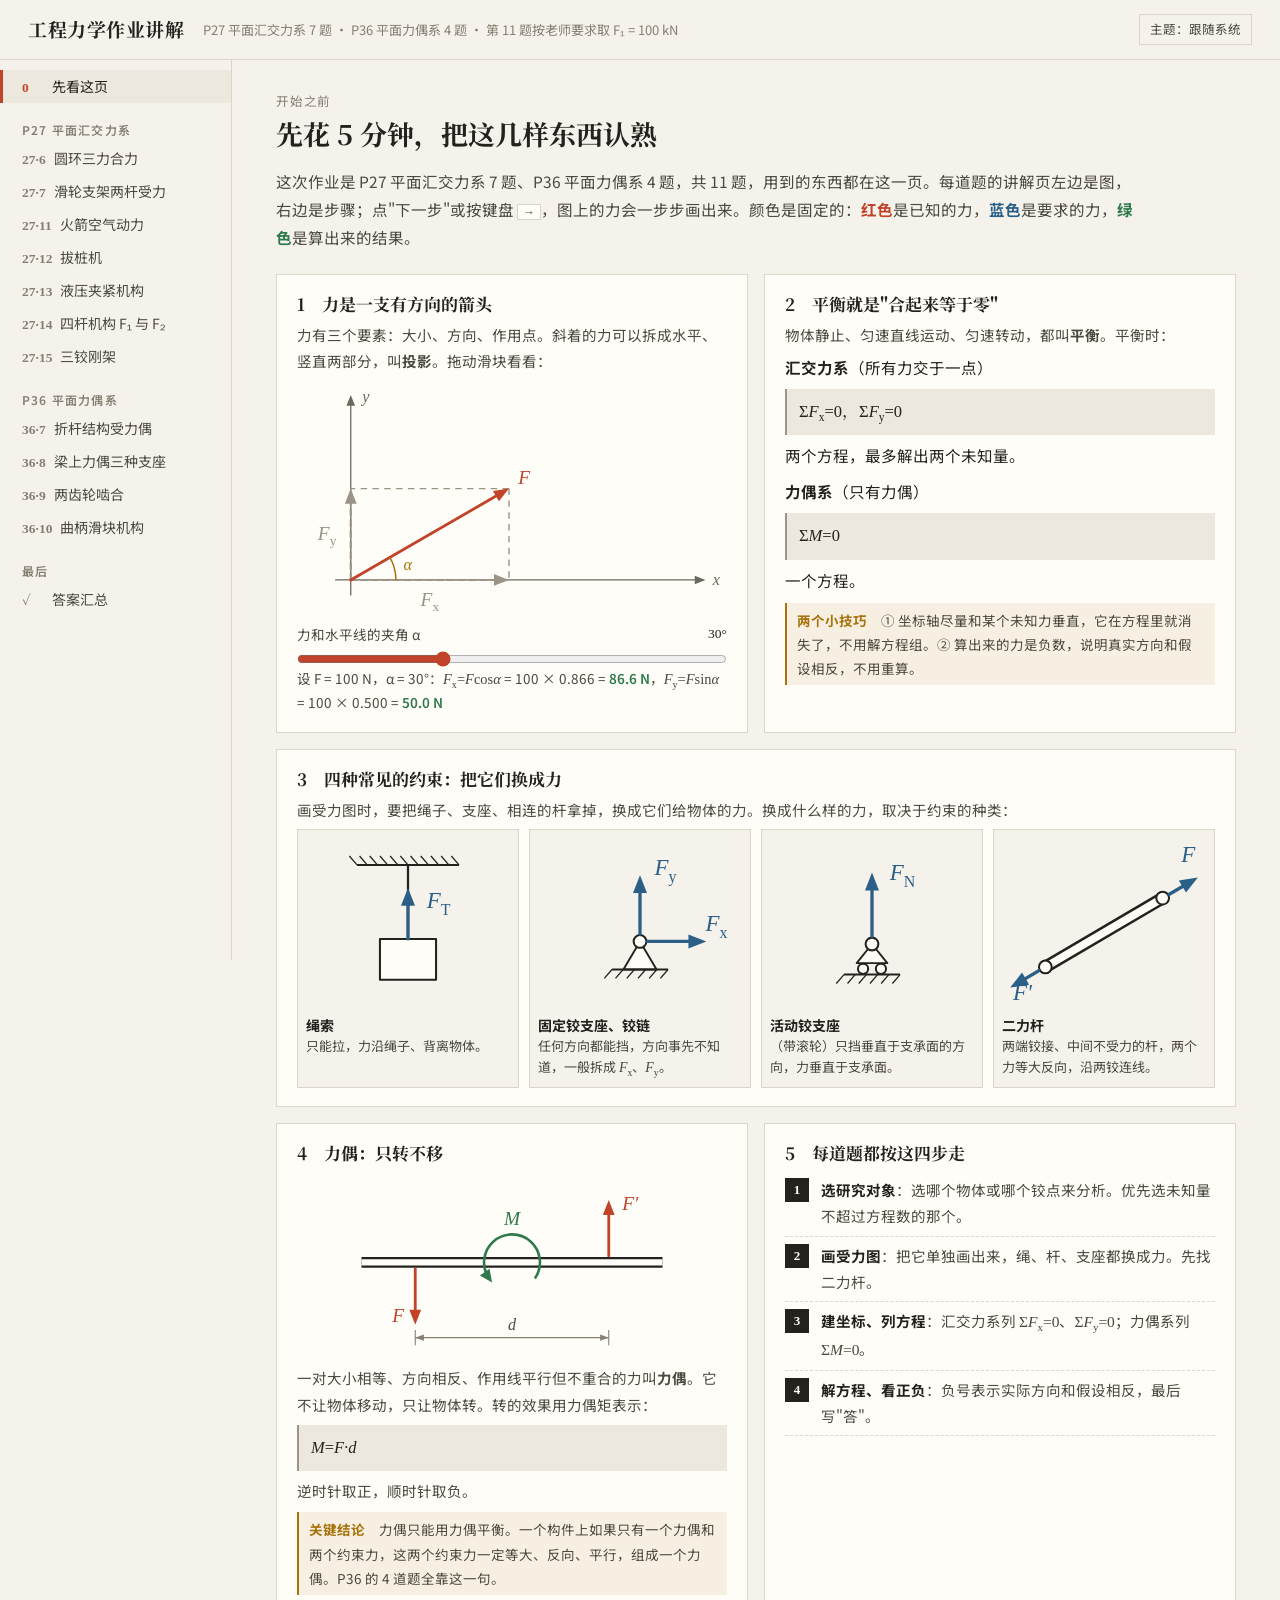
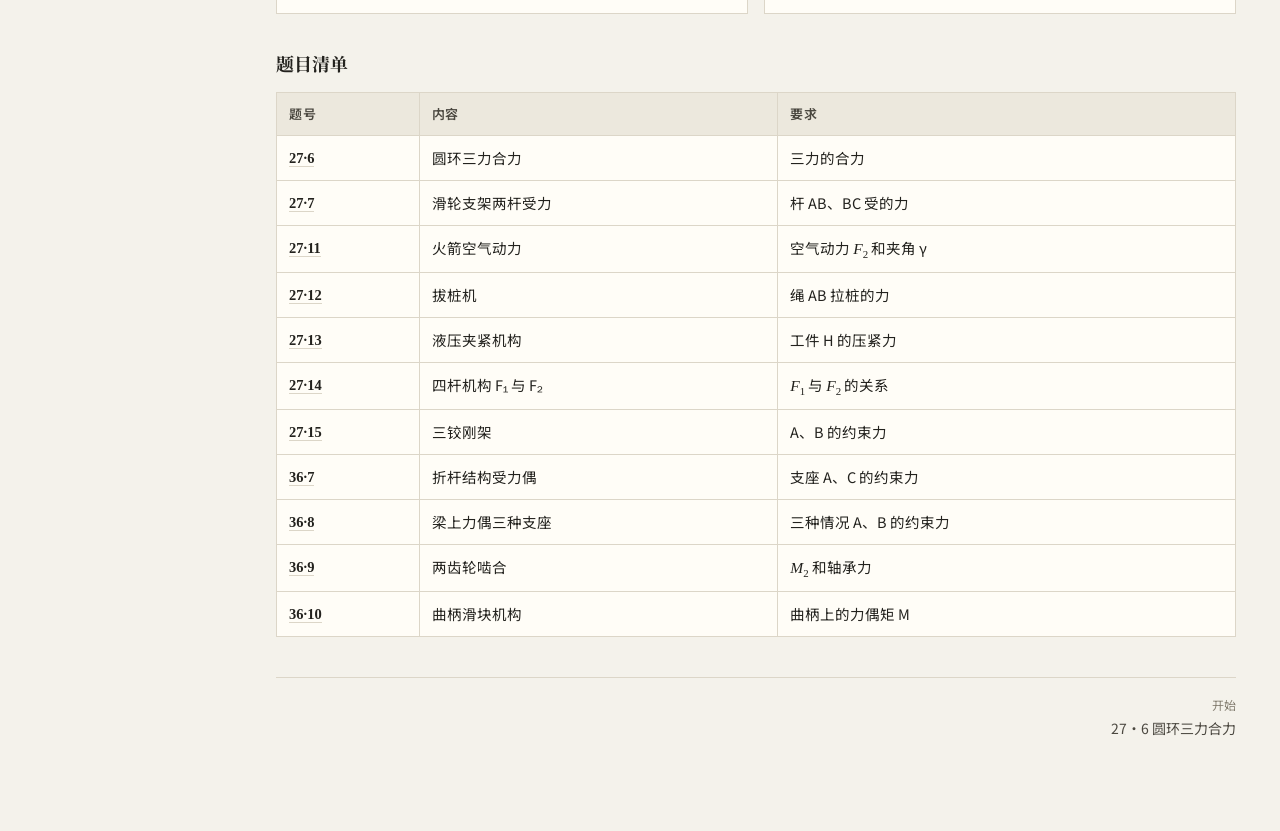
==== 工程力学作业讲解.html @ e1c11011 "工程力学作业 11 题分步讲解网页 Co-Authored-By: Claude Opus 5.5 <noreply@anthropic.com>" ====
<!doctype html>
<html lang="zh-CN">
<head>
<meta charset="utf-8">
<meta name="viewport" content="width=device-width,initial-scale=1">
<title>工程力学作业讲解</title>
<meta name="description" content="工程力学 P27 平面汇交力系、P36 平面力偶系共 11 题的分步动画讲解">
<link rel="preconnect" href="https://fonts.googleapis.com">
<link rel="preconnect" href="https://fonts.gstatic.com" crossorigin>
<link href="https://fonts.googleapis.com/css2?family=Noto+Sans+SC:wght@400;500;700&family=Noto+Serif+SC:wght@600;700&display=swap" rel="stylesheet" media="print" onload="this.media='all'">
<style>
:root{
  --bg:#f4f2eb; --card:#fffdf7; --ink:#23221e; --ink2:#4b4840; --muted:#857f72; --rule:#dcd6c8; --soft:#ece8dd;
  --known:#c1432a; --unk:#2b5f88; --res:#2f7a4c; --geo:#9b9486; --hl:#a8730c; --axis:#6d685e;
  --sans:"Noto Sans SC","Source Han Sans SC","PingFang SC","Hiragino Sans GB","DengXian",sans-serif;
  --serif:"Noto Serif SC","Source Han Serif SC","Songti SC","SimSun",serif;
  --math:"Times New Roman","STIX Two Text","Noto Serif SC","Songti SC",serif;
  color-scheme:light;
}
@media (prefers-color-scheme: dark){
  :root:not([data-theme="light"]){
    --bg:#1a1916; --card:#23221e; --ink:#ece8de; --ink2:#c8c3b6; --muted:#8f897c; --rule:#3b3933; --soft:#2c2b26;
    --known:#f07a5a; --unk:#74a9d8; --res:#5fc28c; --geo:#7f7a6e; --hl:#e0ad48; --axis:#a8a294;
    color-scheme:dark;
  }
}
:root[data-theme="dark"]{
  --bg:#1a1916; --card:#23221e; --ink:#ece8de; --ink2:#c8c3b6; --muted:#8f897c; --rule:#3b3933; --soft:#2c2b26;
  --known:#f07a5a; --unk:#74a9d8; --res:#5fc28c; --geo:#7f7a6e; --hl:#e0ad48; --axis:#a8a294;
  color-scheme:dark;
}
*{box-sizing:border-box}
html,body{margin:0;background:var(--bg);color:var(--ink)}
body{font:15.5px/1.8 var(--sans);-webkit-font-smoothing:antialiased}
a{color:inherit}
button{font:inherit;color:inherit}

/* 顶栏 */
.top{display:flex;align-items:center;gap:18px;padding:14px 28px;border-bottom:1px solid var(--rule);background:var(--bg)}
.top h1{font:700 19px/1.3 var(--serif);margin:0;letter-spacing:.03em}
.top .sub{color:var(--muted);font-size:13px;flex:1}
.top .theme{background:none;border:1px solid var(--rule);padding:3px 10px;font-size:12.5px;cursor:pointer;color:var(--ink2)}

.shell{display:grid;grid-template-columns:232px minmax(0,1fr)}
.side{border-right:1px solid var(--rule);padding:10px 0 40px;position:sticky;top:0;height:100vh;overflow:auto}
.side h4{font:600 12px var(--sans);color:var(--muted);letter-spacing:.1em;margin:18px 22px 4px}
.side a{display:flex;gap:8px;align-items:baseline;padding:6px 18px 6px 19px;color:var(--ink2);text-decoration:none;font-size:14px;border-left:3px solid transparent;line-height:1.5}
.side a .no{font:600 13.5px var(--math);color:var(--muted);min-width:22px}
.side a:hover{background:var(--soft)}
.side a.on{background:var(--soft);border-left-color:var(--known);color:var(--ink)}
.side a.on .no{color:var(--known)}
main{padding:30px 44px 90px;max-width:1320px;min-width:0}

/* 题目头 */
.tag{font-size:12.5px;color:var(--muted);letter-spacing:.06em}
.ph h2{font:700 27px/1.35 var(--serif);margin:4px 0 14px}
.orig{border-left:3px solid var(--rule);padding:2px 0 2px 14px;color:var(--ink2);font-size:14.5px;margin:0 0 12px;max-width:900px}
.orig .chg{color:var(--known);font-weight:600}
.given{display:grid;grid-template-columns:auto 1fr;gap:2px 14px;font-size:14.5px;max-width:900px}
.given b{font-weight:600;color:var(--muted);font-size:12.5px;letter-spacing:.08em;padding-top:2px}

.know{display:grid;grid-template-columns:repeat(auto-fit,minmax(250px,1fr));gap:12px;margin:22px 0 28px}
.kc{background:var(--card);border:1px solid var(--rule);border-top:3px solid var(--hl);padding:11px 16px 12px}
.kc h5{margin:0 0 3px;font:600 14.5px var(--sans)}
.kc p{margin:0;font-size:14px;color:var(--ink2);line-height:1.75}

/* 图 + 步骤 */
.stage{display:grid;grid-template-columns:minmax(0,1.12fr) minmax(0,1fr);gap:28px;align-items:start}
.fig{position:sticky;top:14px;background:var(--card);border:1px solid var(--rule)}
.fig svg.dg{display:block;width:100%;height:auto;touch-action:manipulation}
.vtabs{display:flex;border-bottom:1px solid var(--rule)}
.vtabs button{flex:1;padding:8px 6px;border:none;background:none;border-bottom:2px solid transparent;cursor:pointer;color:var(--muted);font-size:14px}
.vtabs button.on{color:var(--ink);border-bottom-color:var(--known);font-weight:600}
.figbar{display:flex;align-items:center;gap:8px;border-top:1px solid var(--rule);padding:8px 12px;flex-wrap:wrap}
.btn{background:none;border:1px solid var(--rule);color:var(--ink);padding:4px 12px;font-size:13.5px;cursor:pointer;line-height:1.6}
.btn:hover{border-color:var(--ink2)}
.btn:disabled{opacity:.35;cursor:default}
.btn.pri{background:var(--ink);color:var(--card);border-color:var(--ink)}
.stepno{font:600 14px var(--math);color:var(--ink2);min-width:58px;text-align:center}
.dots{display:flex;gap:4px;margin-left:auto}
.dots i{width:16px;height:4px;background:var(--rule);cursor:pointer}
.dots i.on{background:var(--known)}
.ctrl{padding:8px 14px 10px;border-top:1px solid var(--rule);display:grid;gap:4px;font-size:13.5px}
.ctrl:empty{display:none}
.ctrl label{display:flex;justify-content:space-between;color:var(--ink2)}
.ctrl label span:last-child{font-family:var(--math);color:var(--ink)}
.ctrl input[type=range]{width:100%;accent-color:var(--known);margin:0}
.readout{font-size:13.5px;color:var(--ink2);line-height:1.7}
.readout b{color:var(--res);font-weight:600}
.legend{display:flex;gap:6px 16px;flex-wrap:wrap;font-size:12.5px;color:var(--muted);padding:7px 12px;border-top:1px solid var(--rule)}
.legend span{display:inline-flex;align-items:center;gap:6px}
.legend span i{display:inline-block;width:18px;height:3px}

.steps{list-style:none;margin:0;padding:0}
.steps li{position:relative;padding:13px 16px 14px 54px;border:1px solid transparent;border-bottom-color:var(--rule);cursor:pointer;transition:background .25s,opacity .25s}
.steps li .n{position:absolute;left:14px;top:15px;width:26px;height:26px;border:1.5px solid var(--muted);font:600 13.5px/23px var(--math);text-align:center;color:var(--muted)}
.steps li.on{background:var(--card);border-color:var(--rule);border-left:3px solid var(--known);padding-left:52px}
.steps li.on .n{background:var(--known);border-color:var(--known);color:#fff}
.steps li.later{opacity:.45}
.steps li.later:hover{opacity:.8}
.steps h4{margin:0 0 3px;font:600 15.5px/1.5 var(--sans)}
.steps .bd{font-size:14.5px;color:var(--ink2)}
.steps .bd p{margin:4px 0}

/* 公式 */
.mx{font-family:var(--math);font-size:1.07em;white-space:nowrap}
.mx i,.eq i,.wl i{font-style:italic}
.eq{font-family:var(--math);font-size:16.5px;margin:7px 0;padding:6px 12px;background:var(--soft);border-left:2px solid var(--geo);overflow-x:auto;white-space:nowrap;line-height:2.1;color:var(--ink)}
.fr{display:inline-flex;flex-direction:column;vertical-align:middle;text-align:center;margin:0 3px;font-size:.9em;line-height:1.25}
.fr>span:first-child{border-bottom:1px solid currentColor;padding:0 3px 1px}
.fr>span:last-child{padding:1px 3px 0}
.sqrt{white-space:nowrap}
.sqrt .rad{border-top:1px solid currentColor;padding:0 2px;margin-left:1px}
sub,sup{font-size:.7em;line-height:0}
.tip{font-size:13.5px;margin-top:8px;padding:5px 10px;border-left:2px solid var(--hl);color:var(--ink2);background:color-mix(in srgb,var(--hl) 9%,transparent)}
.tip b{color:var(--hl)}

/* 作业本写法 */
.blk{margin-top:36px}
.blk>h3{font:700 18px var(--serif);margin:0 0 10px;display:flex;align-items:center;gap:12px}
.blk>h3 .btn{font:13px var(--sans);margin-left:auto}
.write{background:var(--card);border:1px solid var(--rule);padding:16px 24px 16px 46px;position:relative;
  background-image:repeating-linear-gradient(to bottom,transparent 0,transparent 39px,var(--rule) 39px,var(--rule) 40px);background-position:0 15px}
.write::before{content:"";position:absolute;left:28px;top:0;bottom:0;border-left:1px solid color-mix(in srgb,var(--known) 45%,transparent)}
.wl{min-height:40px;line-height:40px;font-size:15.5px;font-family:var(--math),var(--sans);white-space:nowrap;overflow-x:auto;overflow-y:hidden}
.wl .fr{line-height:1.15;font-size:.85em}
.wl.zh{font-family:var(--sans);white-space:normal;line-height:40px}
.ans{border:2px solid var(--res);padding:12px 18px;margin-top:18px;background:color-mix(in srgb,var(--res) 6%,var(--card))}
.ans b{color:var(--res);font-weight:700;letter-spacing:.1em;margin-right:10px}
.pit{margin:18px 0 0;padding:0;list-style:none}
.pit li{padding:6px 0 6px 26px;position:relative;color:var(--ink2);font-size:14.5px;border-bottom:1px dashed var(--rule)}
.pit li::before{content:"!";position:absolute;left:4px;top:7px;width:15px;height:15px;border:1.5px solid var(--known);color:var(--known);font:700 11px/12px var(--sans);text-align:center}
.pn{display:flex;justify-content:space-between;gap:12px;margin-top:40px;border-top:1px solid var(--rule);padding-top:16px}
.pn a{text-decoration:none;font-size:14px;color:var(--ink2);max-width:48%}
.pn a:hover{color:var(--known)}
.pn small{display:block;color:var(--muted);font-size:12px}

/* SVG 图元 */
.dg text{user-select:none}
.ln{stroke:var(--ink);stroke-width:1.6;fill:none}
.frm{stroke:var(--ink);stroke-width:3;fill:none;stroke-linejoin:miter}
.rope{stroke:var(--ink);stroke-width:1.8;fill:none}
.dsh{stroke:var(--geo);stroke-width:1.3;stroke-dasharray:6 5;fill:none}
.dsh.r{stroke:var(--res)}
.dsh.h{stroke:var(--hl);stroke-width:1.6}
.dd{stroke:var(--geo);stroke-width:1.2;stroke-dasharray:12 4 2 4;fill:none}
.rodO{stroke:var(--ink);stroke-width:10;fill:none;stroke-linejoin:miter;stroke-linecap:butt}
.rodI{stroke:var(--card);stroke-width:6;fill:none;stroke-linejoin:miter;stroke-linecap:butt}
.rod{transition:opacity .5s}
.hot .rodO{stroke:var(--hl);animation:hotp 1.2s ease-in-out infinite}
.hot .rodI{stroke:color-mix(in srgb,var(--hl) 22%,var(--card))}
.hot.cplg{--fc:var(--hl)}
@keyframes hotp{50%{stroke-width:12}}
.pinc{fill:var(--card);stroke:var(--ink);stroke-width:1.6}
.sup{fill:var(--card);stroke:var(--ink);stroke-width:1.5;stroke-linejoin:round}
.gl{stroke:var(--ink);stroke-width:1.6}
.ht{stroke:var(--ink);stroke-width:1}
.body{fill:var(--card);stroke:var(--ink);stroke-width:1.6;stroke-linejoin:round}
.inkf{fill:var(--ink)}
.arc{stroke:var(--hl);stroke-width:1.4;fill:none}
.arcT{fill:var(--hl);font:italic 15px var(--math)}
.arc.r{stroke:var(--res)}.arcT.r{fill:var(--res)}
.lb{font:italic 18px var(--math);fill:var(--ink)}
.lb .sb{font-style:normal;font-size:12.5px}
.pt{font:italic 17px var(--math);fill:var(--ink)}
.nt{font:13px var(--sans);fill:var(--muted)}
.nt.r{fill:var(--res);font-weight:600}
.big{font:600 17px var(--math);fill:var(--res)}
.vl{font:12.5px var(--sans);fill:var(--fc)}
.dm{stroke:var(--muted);stroke-width:1}
.dmh{fill:var(--muted)}
.dmt{font:italic 15px var(--math);fill:var(--ink2)}
.rtm{stroke:var(--hl);stroke-width:1.3;fill:none}
.focus{stroke:var(--hl);stroke-width:1.6;stroke-dasharray:4 3;fill:none}

.arw{--fc:var(--known)}
.arw.u{--fc:var(--unk)}
.arw.r{--fc:var(--res)}
.arw.g{--fc:var(--geo)}
.arw.ax{--fc:var(--axis)}
.arw line{stroke:var(--fc);stroke-width:2.6;stroke-linecap:round}
.arw.ax line{stroke-width:1.2}
.arw line.dsl{stroke-dasharray:6 4;stroke-width:2}
.arw path{fill:var(--fc)}
.arw .lb{fill:var(--fc)}
.arw.ax .lb{font-size:15px}
.cplg{--fc:var(--known)}
.cplg.r{--fc:var(--res)}
.cplg.u{--fc:var(--unk)}
.hole{fill:var(--bg);stroke:var(--ink);stroke-width:1.2}
.rm{font-style:normal}
.kdot{fill:var(--hl)}
.cpl{stroke:var(--fc);fill:none;stroke-width:2.4}
.cplh{fill:var(--fc)}
.cplt{fill:var(--fc)}

/* 分步显隐 */
[data-s]{opacity:0;transition:opacity .5s ease}
[data-s].on{opacity:1}
.arw[data-s]{transform:scale(.04);transition:transform .7s cubic-bezier(.2,.8,.25,1),opacity .3s}
.arw[data-s].on{transform:none}
[data-tk]{transition:transform 1s cubic-bezier(.4,0,.2,1)}
[data-dk]{transition:opacity .5s}
.dim{opacity:.16 !important}
.instant,.instant *{transition:none !important}
.spin{animation:spin linear infinite}
.spin.ccw{animation-name:spinccw}
@keyframes spin{to{transform:rotate(360deg)}}
@keyframes spinccw{to{transform:rotate(-360deg)}}
.paused .spin{animation-play-state:paused}
@media (prefers-reduced-motion: reduce){
  [data-s],.arw[data-s],[data-tk]{transition-duration:.01s !important}
  .spin{animation:none}
  .hot .rodO{animation:none}
}

/* 入门页、汇总页 */
.lead{font-size:15.5px;color:var(--ink2);max-width:860px}
.pr{display:grid;grid-template-columns:repeat(auto-fit,minmax(380px,1fr));gap:16px;margin-top:22px}
.prc{background:var(--card);border:1px solid var(--rule);padding:16px 20px 18px}
.prc h3{font:700 17px var(--serif);margin:0 0 6px}
.prc p{margin:6px 0;font-size:14.5px;color:var(--ink2)}
.prc svg{display:block;width:100%;height:auto;margin:6px 0}
.prc.wide{grid-column:1/-1}
.cons{display:grid;grid-template-columns:repeat(4,minmax(0,1fr));gap:10px}
.cons figure{margin:0;border:1px solid var(--rule);padding:6px 8px 8px;background:var(--bg)}
.cons figcaption{font-size:13px;color:var(--ink2);line-height:1.6}
.cons figcaption b{display:block;color:var(--ink);font-size:14px}
.four{margin:6px 0 0;padding-left:0;list-style:none;counter-reset:f}
.four li{counter-increment:f;padding:6px 0 6px 36px;position:relative;font-size:14.5px;color:var(--ink2);border-bottom:1px dashed var(--rule)}
.four li::before{content:counter(f);position:absolute;left:0;top:7px;width:24px;height:24px;background:var(--ink);color:var(--card);font:600 13px/24px var(--math);text-align:center}
.four li b{color:var(--ink)}
table.sum{width:100%;border-collapse:collapse;margin-top:16px;font-size:14.5px;background:var(--card)}
table.sum th,table.sum td{border:1px solid var(--rule);padding:9px 12px;text-align:left;vertical-align:top}
table.sum th{background:var(--soft);font-weight:600;font-size:13px;color:var(--ink2);letter-spacing:.05em}
table.sum td:first-child{white-space:nowrap;font-family:var(--math);font-weight:600}
table.sum a{text-decoration:none;border-bottom:1px solid var(--rule)}
table.sum a:hover{color:var(--known)}
.kbd{font:12px var(--math);border:1px solid var(--rule);padding:0 5px;background:var(--card)}

@media (max-width: 960px){
  .top{padding:10px 16px}
  .top .sub{display:none}
  .shell{grid-template-columns:1fr}
  .side{position:sticky;top:0;height:auto;display:flex;overflow-x:auto;padding:0;border-right:none;border-bottom:1px solid var(--rule);background:var(--bg);z-index:6;scrollbar-width:none}
  .side::-webkit-scrollbar{display:none}
  .side h4{display:none}
  .side a{border-left:none;border-bottom:3px solid transparent;white-space:nowrap;padding:9px 11px 7px}
  .side a .t{display:none}
  .side a.on{border-bottom-color:var(--known)}
  main{padding:18px 16px 90px}
  .ph h2{font-size:21px}
  .stage{grid-template-columns:1fr;gap:14px}
  .fig{position:sticky;top:44px;z-index:4}
  .fig .legend{display:none}
  .pr{grid-template-columns:1fr}
  .cons{grid-template-columns:repeat(2,minmax(0,1fr))}
  .write{padding:12px 14px 12px 34px}
  .write::before{left:20px}
}

</style>
</head>
<body>
<header class="top">
  <h1>工程力学作业讲解</h1>
  <span class="sub">P27 平面汇交力系 7 题 · P36 平面力偶系 4 题 · 第 11 题按老师要求取 F₁ = 100 kN</span>
  <button class="theme" id="theme">主题</button>
</header>
<div class="shell">
  <nav class="side" id="nav"></nav>
  <main id="main"></main>
</div>
<script>
'use strict';
/* ========== 数学与格式 ========== */
const RAD = Math.PI / 180;
const f = n => Math.round(n * 10) / 10;
// 数学角（度，逆时针为正）→ 屏幕坐标
const pol = (x, y, l, d) => [x + l * Math.cos(d * RAD), y - l * Math.sin(d * RAD)];

function at(o) {
  if (!o) return '';
  let s = '';
  if (o.s != null) s += ` data-s="${o.s}"`;
  else if (o.u != null) s += ` data-s="0"`;
  if (o.u != null) s += ` data-u="${o.u}"`;
  if (o.tk != null) s += ` data-tk="${o.tk}" data-tf="${o.tf}"`;
  if (o.dk != null) s += ` data-dk="${o.dk}"` + (o.du != null ? ` data-du="${o.du}"` : '');
  if (o.hk != null) s += ` data-hk="${o.hk}"`;
  if (o.style) s += ` style="${o.style}"`;
  return s;
}
// 标签：F_AB → F 加下标
function lab(t) {
  return String(t).replace(/([A-Za-zθβγαφ])_\{([^}]*)\}|([A-Za-zθβγαφ])_([A-Za-z0-9′']+)/g,
    (m, a, b, c, d) => `${a || c}<tspan class="sb" dy="5">${b || d}</tspan><tspan dy="-5">​</tspan>`);
}

/* 简易公式：$...$ 行内，$$...$$ 独立行；#frac{}{}、#sqrt{}、#t{直立}、_ 下标、^ 上标 */
function tex(s, up) {
  let out = '', i = 0;
  const group = () => {
    while (s[i] === ' ') i++;
    if (s[i] === '{') {
      let d = 0, j = i;
      for (; j < s.length; j++) { if (s[j] === '{') d++; else if (s[j] === '}') { d--; if (!d) break; } }
      const r = s.slice(i + 1, j); i = j + 1; return r;
    }
    return s[i++] || '';
  };
  while (i < s.length) {
    const c = s[i];
    if (c === '#') {
      const m = /^#([a-z]+)/.exec(s.slice(i));
      if (m) {
        i += m[0].length;
        if (m[1] === 'frac') { const a = group(), b = group(); out += `<span class="fr"><span>${tex(a, up)}</span><span>${tex(b, up)}</span></span>`; }
        else if (m[1] === 'sqrt') { const a = group(); out += `<span class="sqrt">√<span class="rad">${tex(a, up)}</span></span>`; }
        else if (m[1] === 't') { out += group(); }
        continue;
      }
    }
    if (c === '_' || c === '^') { i++; const a = group(); out += c === '_' ? `<sub>${tex(a, true)}</sub>` : `<sup>${tex(a, up)}</sup>`; continue; }
    if (/[A-Za-z]/.test(c)) {
      let j = i; while (j < s.length && /[A-Za-z]/.test(s[j])) j++;
      const w = s.slice(i, j); i = j;
      const fm = /^([A-Za-z])(sin|cos|tan)$/.exec(w);
      if (fm && !up) { out += `<i>${fm[1]}</i>${fm[2]}`; continue; }
      out += (w.length === 1 && !up) ? `<i>${w}</i>` : w; continue;
    }
    if ('θβγαφ'.includes(c) && !up) { out += `<i>${c}</i>`; i++; continue; }
    if (c === '-') { out += '−'; i++; continue; }
    if (c === '*') { out += '×'; i++; continue; }
    if (c === '<') { out += '&lt;'; i++; continue; }
    out += c; i++;
  }
  return out;
}
// 公式转成纯文本，给"复制文字"用
function texPlain(s) {
  let out = '', i = 0;
  const sup = { '2': '²', '3': '³' };
  const group = () => {
    while (s[i] === ' ') i++;
    if (s[i] === '{') { let d = 0, j = i; for (; j < s.length; j++) { if (s[j] === '{') d++; else if (s[j] === '}') { d--; if (!d) break; } } const r = s.slice(i + 1, j); i = j + 1; return r; }
    return s[i++] || '';
  };
  const wrap = x => /^(\d+(\.\d+)?|[A-Za-zθαβγ][A-Za-z0-9′]{0,2}|√\d+)$/.test(x) ? x : '(' + x + ')';
  while (i < s.length) {
    const c = s[i];
    const m = c === '#' && /^#([a-z]+)/.exec(s.slice(i));
    if (m) {
      i += m[0].length;
      if (m[1] === 'frac') { const a = texPlain(group()), b = texPlain(group()); out += wrap(a) + '/' + wrap(b); }
      else if (m[1] === 'sqrt') out += '√' + wrap(texPlain(group()));
      else out += group();
      continue;
    }
    if (c === '_') { i++; out += texPlain(group()); continue; }
    if (c === '^') { i++; const a = texPlain(group()); out += sup[a] || '^' + a; continue; }
    out += c === '-' ? '−' : c === '*' ? '×' : c; i++;
  }
  return out;
}
function plainLine(h) { return String(h).replace(/\$\$?([^$]+?)\$\$?/g, (m, a) => texPlain(a)).replace(/<[^>]+>/g, ''); }
function T(h) {
  if (!h) return '';
  return String(h)
    .replace(/\$\$([\s\S]+?)\$\$/g, (m, a) => `<div class="eq">${tex(a.trim())}</div>`)
    .replace(/\$([^$]+?)\$/g, (m, a) => `<span class="mx">${tex(a)}</span>`);
}

/* ========== SVG 图元 ========== */
const D = {
  g: (c, o = {}, cls = '') => `<g${cls ? ` class="${cls}"` : ''}${at(o)}>${c}</g>`,
  ln: (x1, y1, x2, y2, cls = 'ln', o = {}) => `<line x1="${f(x1)}" y1="${f(y1)}" x2="${f(x2)}" y2="${f(y2)}" class="${cls}"${at(o)}/>`,
  pl: (pts, cls = 'ln', o = {}) => `<polyline points="${pts.map(p => f(p[0]) + ',' + f(p[1])).join(' ')}" class="${cls}"${at(o)}/>`,
  rod(pts, o = {}) {
    const P = pts.map(p => f(p[0]) + ',' + f(p[1])).join(' ');
    return `<g class="rod${o.cls ? ' ' + o.cls : ''}"${at(o)}><polyline points="${P}" class="rodO"/><polyline points="${P}" class="rodI"/></g>`;
  },
  pin: (x, y, o = {}) => `<circle cx="${f(x)}" cy="${f(y)}" r="${o.r || 5}" class="pinc"${at(o)}/>`,
  hatch(x1, y1, x2, y2, side = 1, o = {}) {
    const L = Math.hypot(x2 - x1, y2 - y1), dx = (x2 - x1) / L, dy = (y2 - y1) / L, nx = -dy * side, ny = dx * side;
    let s = `<line x1="${f(x1)}" y1="${f(y1)}" x2="${f(x2)}" y2="${f(y2)}" class="gl"/>`;
    const n = Math.max(2, Math.floor(L / 8));
    for (let i = 0; i <= n; i++) {
      const px = x1 + dx * (i * L / n), py = y1 + dy * (i * L / n);
      s += `<line x1="${f(px)}" y1="${f(py)}" x2="${f(px + nx * 7 - dx * 6)}" y2="${f(py + ny * 7 - dy * 6)}" class="ht"/>`;
    }
    return D.g(s, o);
  },
  // 固定铰支座：rot 为屏幕旋转角（顺时针为正）
  fixed(x, y, rot = 0, o = {}) {
    let s = `<path d="M${x},${y} L${x - 13},${y + 22} L${x + 13},${y + 22} Z" class="sup"/>` + D.hatch(x - 22, y + 22, x + 22, y + 22, 1) + `<circle cx="${x}" cy="${y}" r="5" class="pinc"/>`;
    return `<g transform="rotate(${rot} ${x} ${y})"${at(o)}>${s}</g>`;
  },
  roller(x, y, rot = 0, o = {}) {
    let s = `<path d="M${x},${y} L${x - 12},${y + 15} L${x + 12},${y + 15} Z" class="sup"/><circle cx="${x - 7}" cy="${y + 19.5}" r="4" class="pinc"/><circle cx="${x + 7}" cy="${y + 19.5}" r="4" class="pinc"/>` + D.hatch(x - 22, y + 24, x + 22, y + 24, 1) + `<circle cx="${x}" cy="${y}" r="5" class="pinc"/>`;
    return `<g transform="rotate(${rot} ${x} ${y})"${at(o)}>${s}</g>`;
  },
  txt: (x, y, t, cls = 'pt', o = {}) => `<text x="${f(x)}" y="${f(y)}" class="${cls}" text-anchor="${o.a || 'middle'}"${at(o)}>${lab(t)}</text>`,
  note: (x, y, t, o = {}) => `<text x="${f(x)}" y="${f(y)}" class="nt${o.c ? ' ' + o.c : ''}" text-anchor="${o.a || 'middle'}"${at(o)}>${t}</text>`,
  arc(cx, cy, r, a1, a2, label, o = {}) {
    const [x1, y1] = pol(cx, cy, r, a1), [x2, y2] = pol(cx, cy, r, a2);
    const big = Math.abs(a2 - a1) > 180 ? 1 : 0, sweep = a2 > a1 ? 0 : 1;
    let s = `<path d="M${f(x1)},${f(y1)} A${r},${r} 0 ${big} ${sweep} ${f(x2)},${f(y2)}" class="arc ${o.c || ''}"/>`;
    if (label) {
      const m = o.am != null ? o.am : (a1 + a2) / 2;
      const [lx, ly] = o.lp || pol(cx, cy, r + (o.lo || 15), m);
      s += `<text x="${f(lx)}" y="${f(ly + 5)}" class="arcT ${o.c || ''}" text-anchor="middle">${lab(label)}</text>`;
    }
    return D.g(s, o);
  },
  // 力偶：cw=true 顺时针。可用 o.a1/o.a2 指定弧的起止（数学角）
  couple(cx, cy, r, cw, label, o = {}) {
    const a1 = o.a1 != null ? o.a1 : (cw ? 215 : -35), a2 = o.a2 != null ? o.a2 : (cw ? -35 : 215);
    const [x1, y1] = pol(cx, cy, r, a1), [x2, y2] = pol(cx, cy, r, a2);
    const span = Math.abs(a2 - a1);
    let s = `<path d="M${f(x1)},${f(y1)} A${r},${r} 0 ${span > 180 ? 1 : 0} ${cw ? 1 : 0} ${f(x2)},${f(y2)}" class="cpl"/>`;
    const tx = cw ? Math.sin(a2 * RAD) : -Math.sin(a2 * RAD), ty = cw ? Math.cos(a2 * RAD) : -Math.cos(a2 * RAD);
    const h = 12, w = 5.5, bx = x2 - tx * h * 0.6, by = y2 - ty * h * 0.6, ex = x2 + tx * h * 0.4, ey = y2 + ty * h * 0.4;
    s += `<path d="M${f(ex)},${f(ey)} L${f(bx - ty * w)},${f(by + tx * w)} L${f(bx + ty * w)},${f(by - tx * w)} Z" class="cplh"/>`;
    if (label) { const [lx, ly] = o.lp || [cx, cy - r - 9]; s += `<text x="${f(lx)}" y="${f(ly)}" class="lb cplt" text-anchor="middle">${lab(label)}</text>`; }
    return D.g(s, o, 'cplg ' + (o.c || 'k'));
  },
  arrow(x1, y1, x2, y2, o = {}) {
    const L = Math.hypot(x2 - x1, y2 - y1) || 1, ux = (x2 - x1) / L, uy = (y2 - y1) / L, h = o.h || 14, w = o.w || 5.5;
    const bx = x2 - ux * h, by = y2 - uy * h;
    let s = `<line x1="${f(x1)}" y1="${f(y1)}" x2="${f(bx + ux * 2)}" y2="${f(by + uy * 2)}"${o.dash ? ' class="dsl"' : ''}/><path d="M${f(x2)},${f(y2)} L${f(bx - uy * w)},${f(by + ux * w)} L${f(bx + uy * w)},${f(by - ux * w)} Z"/>`;
    if (o.l) {
      const [lx, ly] = o.lp || [x2 + ux * 12 - uy * 14, y2 + uy * 12 + ux * 14 + 5];
      s += `<text x="${f(lx)}" y="${f(ly)}" class="lb" text-anchor="${o.la || 'middle'}">${lab(o.l)}</text>`;
    }
    if (o.v) { const [vx, vy] = o.vp; s += `<text x="${f(vx)}" y="${f(vy)}" class="vl" text-anchor="${o.va || 'middle'}">${o.v}</text>`; }
    const oo = Object.assign({}, o, { style: `transform-origin:${f(x1)}px ${f(y1)}px` + (o.style ? ';' + o.style : '') });
    return `<g class="arw ${o.c || 'k'}"${at(oo)}>${s}</g>`;
  },
  // 从点出发的力
  af(x, y, len, deg, o = {}) { const g = o.g || 0; const [sx, sy] = pol(x, y, g, deg), [ex, ey] = pol(x, y, g + len, deg); return D.arrow(sx, sy, ex, ey, o); },
  // 指向点的力（箭头尖在点上）
  ai(x, y, len, deg, o = {}) { const g = o.g != null ? o.g : 7; const [sx, sy] = pol(x, y, g + len, deg + 180), [ex, ey] = pol(x, y, g, deg + 180); return D.arrow(sx, sy, ex, ey, o); },
  dim(x1, y1, x2, y2, label, o = {}) {
    const L = Math.hypot(x2 - x1, y2 - y1), dx = (x2 - x1) / L, dy = (y2 - y1) / L, h = 8, w = 3;
    const head = (x, y, sx, sy) => `<path d="M${f(x)},${f(y)} L${f(x - sx * h - sy * w)},${f(y - sy * h + sx * w)} L${f(x - sx * h + sy * w)},${f(y - sy * h - sx * w)} Z" class="dmh"/>`;
    const nx = -dy, ny = dx;
    let s = `<line x1="${f(x1)}" y1="${f(y1)}" x2="${f(x2)}" y2="${f(y2)}" class="dm"/>` + head(x2, y2, dx, dy) + head(x1, y1, -dx, -dy);
    s += `<line x1="${f(x1 + nx * 7)}" y1="${f(y1 + ny * 7)}" x2="${f(x1 - nx * 7)}" y2="${f(y1 - ny * 7)}" class="dm"/><line x1="${f(x2 + nx * 7)}" y1="${f(y2 + ny * 7)}" x2="${f(x2 - nx * 7)}" y2="${f(y2 - ny * 7)}" class="dm"/>`;
    const off = o.off != null ? o.off : -12;
    const mx = (x1 + x2) / 2 + nx * off, my = (y1 + y2) / 2 + ny * off;
    s += `<text x="${f(mx)}" y="${f(my + 5)}" class="dmt" text-anchor="middle">${lab(label)}</text>`;
    return D.g(s, o);
  },
  rt(x, y, d1, d2, sz = 10, o = {}) {
    const [ax, ay] = pol(x, y, sz, d1), [cx, cy] = pol(x, y, sz, d2);
    return D.pl([[ax, ay], [ax + cx - x, ay + cy - y], [cx, cy]], 'rtm', o);
  },
  axes(x, y, o = {}) {
    const L = o.len || 100, B = o.back || 20, r = o.rot || 0;
    const ax = (d, lb) => { const [sx, sy] = pol(x, y, B, d + 180), [ex, ey] = pol(x, y, L, d); const [lx, ly] = pol(x, y, L + 13, d); return D.arrow(sx, sy, ex, ey, { c: 'ax', h: 10, w: 4, l: lb, lp: [lx, ly + 5] }); };
    return D.g(ax(r, o.lx || 'x') + ax(r + 90, o.ly || 'y'), o);
  }
};

/* ========== 题目注册与渲染 ========== */
const PROBS = [];
const reg = p => PROBS.push(p);
const S = { p: null, vi: 0, cur: 0, params: {}, timer: null };
const $ = sel => document.querySelector(sel);

function legendHTML() {
  return `<div class="legend"><span><i style="background:var(--known)"></i>已知的力</span><span><i style="background:var(--unk)"></i>待求的力</span><span><i style="background:var(--res)"></i>算出来的结果</span><span><i style="background:var(--geo)"></i>辅助线</span></div>`;
}

function renderProb(p) {
  const idx = PROBS.indexOf(p), prev = PROBS[idx - 1], next = PROBS[idx + 1];
  const tabs = p.variants.length > 1 ? `<div class="vtabs">${p.variants.map((v, i) => `<button data-vi="${i}">${v.label}</button>`).join('')}</div>` : '';
  $('#main').innerHTML = `
  <article class="prob">
    <div class="ph">
      <div class="tag">${p.tag}</div>
      <h2>${p.title}</h2>
      <div class="orig">${T(p.orig)}</div>
      <div class="given"><b>已知</b><div>${T(p.given)}</div><b>要求</b><div>${T(p.ask)}</div></div>
    </div>
    <div class="know">${p.know.map(k => `<div class="kc"><h5>${k[0]}</h5><p>${T(k[1])}</p></div>`).join('')}</div>
    <div class="stage">
      <div class="fig" id="fig">
        ${tabs}
        <div id="svgw"></div>
        <div class="figbar">
          <button class="btn" id="bPrev" title="上一步（←）">上一步</button>
          <span class="stepno" id="stepno"></span>
          <button class="btn pri" id="bNext" title="下一步（→）">下一步</button>
          <button class="btn" id="bPlay">自动播放</button>
          <span class="dots" id="dots"></span>
        </div>
        <div class="ctrl" id="ctrl"></div>
        ${legendHTML()}
      </div>
      <ol class="steps" id="steps"></ol>
    </div>
    <section class="blk"><h3>作业本上这样写 <button class="btn" id="bCopy">复制文字</button></h3><div class="write" id="write"></div></section>
    <div class="ans" id="ans"></div>
    <section class="blk" id="pitw"><h3>容易错的地方</h3><ul class="pit" id="pit"></ul></section>
    <nav class="pn">
      ${prev ? `<a href="#${prev.id}"><small>上一题</small>${prev.nav} ${prev.short}</a>` : `<a href="#intro"><small>上一页</small>先看这页</a>`}
      ${next ? `<a href="#${next.id}" style="text-align:right"><small>下一题</small>${next.nav} ${next.short}</a>` : `<a href="#sum" style="text-align:right"><small>最后</small>答案汇总</a>`}
    </nav>
  </article>`;
  $('#bPrev').onclick = () => go(S.cur - 1);
  $('#bNext').onclick = () => go(S.cur + 1);
  $('#bPlay').onclick = togglePlay;
  $('#bCopy').onclick = copyWrite;
  document.querySelectorAll('.vtabs button').forEach(b => b.onclick = () => { stop(); S.vi = +b.dataset.vi; S.cur = 0; renderVariant(); });
  renderVariant();
}

function V() { return S.p.variants[S.vi]; }
function pick(k) { const v = V(); return v[k] != null ? v[k] : S.p[k]; }

function renderVariant() {
  const v = V();
  document.querySelectorAll('.vtabs button').forEach(b => b.classList.toggle('on', +b.dataset.vi === S.vi));
  S.params = {};
  for (const k in (v.params || {})) S.params[k] = v.params[k].val;
  drawSVG(true);
  // 步骤
  $('#steps').innerHTML = v.steps.map((st, i) => `<li data-i="${i}"><span class="n">${i}</span><h4>${T(st[0])}</h4><div class="bd">${T(st[1])}</div></li>`).join('');
  document.querySelectorAll('#steps li').forEach(li => li.onclick = () => { stop(); go(+li.dataset.i); });
  $('#dots').innerHTML = v.steps.map((_, i) => `<i data-i="${i}" title="第 ${i} 步"></i>`).join('');
  document.querySelectorAll('#dots i').forEach(d => d.onclick = () => { stop(); go(+d.dataset.i); });
  // 滑块与工具
  let c = '';
  for (const k in (v.params || {})) {
    const pm = v.params[k];
    c += `<label><span>${pm.label}</span><span id="pv_${k}">${pm.fmt(pm.val)}</span></label><input type="range" id="pr_${k}" min="${pm.min}" max="${pm.max}" step="${pm.step}" value="${pm.val}">`;
  }
  if (v.readout) c += `<div class="readout" id="readout"></div>`;
  if (v.tools) c += `<div style="display:flex;gap:8px">${v.tools.map((t, i) => `<button class="btn" data-tool="${i}">${t.label}</button>`).join('')}</div>`;
  $('#ctrl').innerHTML = c;
  for (const k in (v.params || {})) {
    $('#pr_' + k).addEventListener('input', e => {
      S.params[k] = +e.target.value;
      $('#pv_' + k).textContent = v.params[k].fmt(S.params[k]);
      drawSVG(true); updReadout();
    });
  }
  if (v.tools) document.querySelectorAll('[data-tool]').forEach(b => b.onclick = () => v.tools[+b.dataset.tool].on($('#svgw'), b));
  updReadout();
  $('#write').innerHTML = (pick('write') || []).map(l => typeof l === 'string' ? `<div class="wl">${T(l)}</div>` : `<div class="wl zh">${T(l[0])}</div>`).join('');
  $('#ans').innerHTML = `<b>答案</b>${T(pick('ans'))}`;
  const pit = pick('pit') || [];
  $('#pitw').style.display = pit.length ? '' : 'none';
  $('#pit').innerHTML = pit.map(x => `<li>${T(x)}</li>`).join('');
  go(S.cur, true);
}

function updReadout() { const v = V(); if (v.readout && $('#readout')) $('#readout').innerHTML = T(v.readout(S.params)); }

function drawSVG(instant) {
  const v = V();
  const vb = v.vb || '0 0 640 460';
  $('#svgw').innerHTML = `<svg class="dg instant" viewBox="${vb}" xmlns="http://www.w3.org/2000/svg">${v.svg(S.params)}</svg>`;
  applyStep(true);
}

function applyStep(instant) {
  const svg = $('#svgw svg');
  if (!svg) return;
  if (instant) svg.classList.add('instant');
  const cur = S.cur;
  svg.querySelectorAll('[data-s]').forEach(e => { const s = +e.dataset.s, u = e.dataset.u != null ? +e.dataset.u : 1e9; e.classList.toggle('on', cur >= s && cur < u); });
  svg.querySelectorAll('[data-tk]').forEach(e => { e.style.transform = cur >= +e.dataset.tk ? e.dataset.tf : ''; });
  svg.querySelectorAll('[data-dk]').forEach(e => { const a = +e.dataset.dk, b = e.dataset.du != null ? +e.dataset.du : 1e9; e.classList.toggle('dim', cur >= a && cur < b); });
  svg.querySelectorAll('[data-hk]').forEach(e => { const L = String(e.dataset.hk).split(',').map(Number); e.classList.toggle('hot', L.includes(cur)); });
  if (instant) { svg.getBoundingClientRect(); requestAnimationFrame(() => requestAnimationFrame(() => svg.classList.remove('instant'))); }
}

function go(i, instant) {
  const n = V().steps.length;
  i = Math.max(0, Math.min(n - 1, i));
  S.cur = i;
  applyStep(instant);
  document.querySelectorAll('#steps li').forEach(li => { const k = +li.dataset.i; li.classList.toggle('on', k === i); li.classList.toggle('later', k > i); });
  document.querySelectorAll('#dots i').forEach(d => d.classList.toggle('on', +d.dataset.i <= i));
  $('#stepno').textContent = `${i} / ${n - 1}`;
  $('#bPrev').disabled = i === 0;
  $('#bNext').disabled = i === n - 1;
  if (!instant) {
    const li = document.querySelector('#steps li.on');
    if (li) {
      const r = li.getBoundingClientRect(), figB = window.innerWidth <= 960 ? $('#fig').getBoundingClientRect().bottom : 0;
      if (r.top < figB + 8 || r.bottom > window.innerHeight - 8) window.scrollBy({ top: r.top - figB - 16, behavior: 'smooth' });
    }
  }
}

function togglePlay() {
  if (S.timer) { stop(); return; }
  if (S.cur >= V().steps.length - 1) go(0);
  $('#bPlay').textContent = '停止播放';
  S.timer = setInterval(() => { if (S.cur >= V().steps.length - 1) { stop(); return; } go(S.cur + 1); }, 4200);
}
function stop() { if (S.timer) { clearInterval(S.timer); S.timer = null; } const b = $('#bPlay'); if (b) b.textContent = '自动播放'; }

function copyWrite() {
  const txt = (pick('write') || []).map(l => plainLine(typeof l === 'string' ? l : l[0])).join('\n');
  const done = () => { const b = $('#bCopy'); b.textContent = '已复制'; setTimeout(() => b.textContent = '复制文字', 1500); };
  const fallback = () => { const ta = document.createElement('textarea'); ta.value = txt; ta.style.position = 'fixed'; ta.style.opacity = '0'; document.body.appendChild(ta); ta.select(); try { document.execCommand('copy'); done(); } catch (e) {} ta.remove(); };
  if (navigator.clipboard && window.isSecureContext) navigator.clipboard.writeText(txt).then(done, fallback); else fallback();
}

document.addEventListener('keydown', e => {
  if (!S.p || /INPUT|TEXTAREA/.test(document.activeElement.tagName)) return;
  if (e.key === 'ArrowRight') { stop(); go(S.cur + 1); }
  if (e.key === 'ArrowLeft') { stop(); go(S.cur - 1); }
});

/* ================= P27 平面汇交力系 ================= */

/* ---------- 第 6 题 ---------- */
reg({
  id: 'p27-6', nav: '27·6', short: '圆环三力合力',
  tag: 'P27 · 第 6 题 · 平面汇交力系 · 图 1-2-9',
  title: '墙上的圆环被三根绳拉，求合力',
  orig: '固定在墙壁上的圆环受三条绳索的拉力作用，力 $F_1$ 沿水平方向，力 $F_3$ 沿铅直方向，力 $F_2$ 与水平线成 40° 角。三力的大小分别为 $F_1$ = 2000 N，$F_2$ = 2500 N，$F_3$ = 1500 N，求三力的合力。',
  given: '$F_1$ = 2000 N，水平向左；$F_2$ = 2500 N，向左下，与水平线成 40°；$F_3$ = 1500 N，竖直向下',
  ask: '合力 $F_R$ 的大小和方向',
  know: [
    ['汇交力系', '几个力的作用线交于同一点。这题三根绳都拴在圆环上，力的作用线都过圆环中心，可以看成从同一点发出的三支箭头。'],
    ['投影（把斜的力拆开）', '一个斜着的力可以拆成水平、竖直两部分。和水平线夹角为 α 时：水平部分 = $Fcosα$，竖直部分 = $Fsinα$。'],
    ['合力怎么求', '所有水平部分加起来得 $F_{Rx}$，竖直部分加起来得 $F_{Ry}$，再用勾股定理：$F_R=#sqrt{F_{Rx}^2+F_{Ry}^2}$。']
  ],
  sum: ['三力的合力', '$F_R$ ≈ 5.0 kN，指向左下方，与水平线成 38.4°'],
  variants: [{
    svg() {
      const ox = 400, oy = 165;
      const rope = (d, len) => {
        const [a, b] = pol(ox, oy, 42, d), [c, e] = pol(ox, oy, len, d), [m, n] = pol(ox, oy, len * 0.58, d);
        return D.ln(a, b, c, e, 'rope') + `<rect x="-14" y="-5" width="28" height="10" class="body" transform="translate(${f(m)} ${f(n)}) rotate(${-d})"/>`;
      };
      let s = '';
      s += D.hatch(526, 88, 526, 242, -1);
      s += D.rod([[444, oy], [526, oy]]);
      let o = rope(180, 210) + rope(220, 210) + rope(270, 150);
      s += D.g(o, { dk: 1 });
      o = D.af(ox, oy, 36, 180, { g: 210, l: 'F_1', lp: [168, 152] });
      o += D.af(ox, oy, 36, 220, { g: 210, l: 'F_2', lp: [200, 342] });
      o += D.af(ox, oy, 36, 270, { g: 150, l: 'F_3', lp: [420, 346] });
      s += D.g(o, { u: 1 });
      s += `<g class="rod"><circle cx="${ox}" cy="${oy}" r="40" class="rodO"/><circle cx="${ox}" cy="${oy}" r="40" class="rodI"/></g>`;
      s += D.arc(ox, oy, 62, 180, 220, '40°', { lo: 16 });
      s += D.txt(414, 156, 'O');
      // 第 1 步：三个力
      s += D.af(ox, oy, 110, 180, { s: 1, l: 'F_1', lp: [280, 154], v: '2000 N', vp: [335, 155] });
      s += D.af(ox, oy, 137.5, 220, { s: 1, dk: 5, l: 'F_2', lp: [294, 278], v: '2500 N', vp: [342, 276] });
      s += D.af(ox, oy, 82.5, 270, { s: 1, dk: 5, l: 'F_3', lp: [420, 252], v: '1500 N', vp: [444, 232] });
      // 第 2 步：坐标轴和 F2 的分量
      s += D.g(D.arrow(110, oy, 505, oy, { c: 'ax', h: 10, w: 4, l: 'x', lp: [514, 159] }) + D.arrow(ox, 392, ox, 58, { c: 'ax', h: 10, w: 4, l: 'y', lp: [414, 66] }), { s: 2, u: 5 });
      s += D.arrow(ox, oy, 294.7, oy, { c: 'g', dash: 1, s: 2, u: 3, l: 'F_{2x}', lp: [282, 187], la: 'end' });
      s += D.arrow(294.7, oy, 294.7, 253.4, { c: 'g', dash: 1, s: 2, u: 3, l: 'F_{2y}', lp: [284, 214], la: 'end' });
      // 第 3 步：分量求和
      s += D.arrow(ox, oy, 184.7, oy, { c: 'r', dash: 1, s: 3, u: 5, l: 'F_{Rx}', lp: [238, 187] });
      s += D.arrow(184.7, oy, 184.7, 335.9, { c: 'r', dash: 1, s: 3, u: 5, l: 'F_{Ry}', lp: [174, 262], la: 'end' });
      // 第 4 步：合力
      s += D.arrow(ox, oy, 184.7, 335.9, { c: 'r', s: 4, l: 'F_R', lp: [168, 356], v: '≈ 5000 N', vp: [238, 360] });
      s += D.arc(ox, oy, 108, 180, 218.4, '38.4°', { c: 'r', s: 4, u: 5, lo: 22 });
      // 第 5 步：力多边形
      s += `<g data-s="5" data-tk="5" data-tf="translate(-110px,0px)" style="transition:opacity .4s,transform 1s cubic-bezier(.4,0,.2,1) .35s">${D.af(ox, oy, 137.5, 220, { l: 'F_2', lp: [282, 268] })}</g>`;
      s += `<g data-s="5" data-tk="5" data-tf="translate(-215.3px,88.4px)" style="transition:opacity .4s,transform 1s cubic-bezier(.4,0,.2,1) 1.4s">${D.af(ox, oy, 82.5, 270, { l: 'F_3', lp: [386, 214], la: 'end' })}</g>`;
      s += D.note(330, 430, '首尾相接，从 O 到最后一个箭头尖就是合力', { s: 5, c: 'r' });
      return s;
    },
    steps: [
      ['先看懂图', '圆环用一根短杆固定在右边墙上。三根绳往外拉它：$F_1$ 朝左，$F_3$ 朝下，$F_2$ 朝左下，和水平线夹 40°。<br>绳子只能拉、不能推，所以拉力一定顺着绳子、背离圆环。'],
      ['把三个力画到同一点', '三根绳的拉力作用线都经过圆环中心 O，可以都画成从 O 出发的箭头。几个力交于一点，就叫<b>平面汇交力系</b>。图里箭头的长短按力的大小比例画。'],
      ['建坐标，把斜的力拆开', '取 x 轴水平向右、y 轴竖直向上，朝左、朝下的分量带负号。<br>$F_1$ 是水平的：$F_{1x}$ = −2000 N，$F_{1y}$ = 0。<br>$F_3$ 是竖直的：$F_{3x}$ = 0，$F_{3y}$ = −1500 N。<br>只有 $F_2$ 是斜的，拆成图里两段灰色虚线：$$F_{2x}=-F_2cos40°=-2500*0.766=-1915 #t{N}$$$$F_{2y}=-F_2sin40°=-2500*0.643=-1607 #t{N}$$<div class="tip"><b>记法</b>　角是和哪条轴的夹角，往这条轴上投影就用 cos，往另一条轴上投影就用 sin。</div>'],
      ['同方向的加起来', '$$F_{Rx}=ΣF_x=-2000-1915+0=-3915 #t{N}$$$$F_{Ry}=ΣF_y=0-1607-1500=-3107 #t{N}$$两个都是负数：合力既朝左又朝下，指向左下方。图里两段绿色虚线就是它们。'],
      ['勾股定理求大小，反正切求方向', '$$F_R=#sqrt{F_{Rx}^2+F_{Ry}^2}=#sqrt{3915^2+3107^2}≈4998 #t{N}≈5.0 #t{kN}$$$$tanα=#frac{|F_{Ry}|}{|F_{Rx}|}=#frac{3107}{3915}=0.794，α≈38.4°$$合力约 5.0 kN，指向左下方，和水平线（$F_1$ 的方向）夹 38.4°。'],
      ['换个方法验算：力多边形', '把 $F_2$ 平移到 $F_1$ 的箭头尖上，再把 $F_3$ 平移到 $F_2$ 的箭头尖上，首尾相接。从起点 O 指向最后一个箭头尖的那条边就是合力，正好和上一步算出的绿色箭头重合。<br>这个画法叫<b>几何法</b>，可以用来检查计算有没有出错。']
    ]
  }],
  write: [
    ['解：以圆环为研究对象，三力汇交于 O 点。取 x 轴水平向右，y 轴铅直向上。'],
    '$F_{Rx}=ΣF_x=-F_1-F_2cos40°=-2000-2500*0.766=-3915 #t{N}$',
    '$F_{Ry}=ΣF_y=-F_2sin40°-F_3=-2500*0.643-1500=-3107 #t{N}$',
    '$F_R=#sqrt{F_{Rx}^2+F_{Ry}^2}=#sqrt{3915^2+3107^2}≈4998 #t{N}≈5.0 #t{kN}$',
    '$tanα=#frac{|F_{Ry}|}{|F_{Rx}|}=#frac{3107}{3915}=0.794，α≈38.4°$',
    ['答：合力 $F_R$ ≈ 5.0 kN，指向左下方，与水平线成 38.4°（38°26′）。']
  ],
  ans: '$F_R$ ≈ 5.0 kN，指向左下方，与水平线（$F_1$ 方向）成 38.4°。',
  pit: [
    '$F_2$ 的 40° 是和水平线的夹角，水平分量用 cos，竖直分量用 sin。',
    '朝左、朝下的分量要带负号；最后看 $F_{Rx}$、$F_{Ry}$ 的正负来判断合力指向哪边。'
  ]
});

/* ---------- 第 7 题 ---------- */
reg({
  id: 'p27-7', nav: '27·7', short: '滑轮支架两杆受力',
  tag: 'P27 · 第 7 题 · 平面汇交力系 · 图 1-2-10',
  title: '绞车吊重物，求杆 AB 和杆 BC 受的力',
  orig: '物体重 W = 20 kN，用绳子挂在支架的滑轮 B 上，绳子的另一端系在绞车 D 上。转动绞车，物体便能升起。A、B、C 处均为光滑铰链连接。钢丝绳、杆和滑轮的自重不计，并忽略摩擦和滑轮的大小。试求平衡时杆 AB 和杆 BC 所受的力。',
  given: 'W = 20 kN；AB 水平，∠ABC = 30°；绳 BD 与竖直线成 30°',
  ask: '杆 AB、杆 BC 受的力（大小，以及是拉还是压）',
  know: [
    ['二力杆', '两端用铰链连接、中间不受力、自重不计的杆。它受的力一定沿两个铰链的连线，要么拉，要么压。'],
    ['滑轮两边绳力相等', '同一根绳绕过光滑滑轮，两边的拉力一样大。所以绞车那边的绳拉力也是 20 kN。'],
    ['正负号说明方向', '先把杆力都设成拉力，算出负数就说明实际是压力，大小取绝对值。']
  ],
  sum: ['杆 AB、BC 受的力', '$F_{AB}$ ≈ 54.6 kN（拉），$F_{BC}$ ≈ 74.6 kN（压）'],
  variants: [{
    svg() {
      const A = [96, 90], B = [430, 90], C = [96, 282.8], Dd = pol(430, 90, 262, 240);
      let s = '';
      s += D.hatch(90, 40, 90, 402, 1);
      s += D.hatch(90, 402, 600, 402, 1);
      let sc = '';
      sc += D.ln(430, 104, 430, 232, 'rope');
      sc += `<rect x="412" y="232" width="36" height="32" class="body"/>`;
      sc += D.af(430, 264, 46, 270, { l: 'W', lp: [450, 310], v: '20 kN', vp: [466, 292], va: 'start' });
      sc += D.ln(430, 90, Dd[0], Dd[1], 'rope');
      sc += `<path d="M${f(Dd[0])},${f(Dd[1])} L${f(Dd[0] - 30)},402 L${f(Dd[0] + 30)},402 Z" class="body"/><circle cx="${f(Dd[0])}" cy="${f(Dd[1])}" r="14" class="body"/>` + D.pin(Dd[0], Dd[1], { r: 4 });
      s += D.g(sc, { dk: 2 });
      s += D.rod([A, B], { hk: '1', dk: 2 });
      s += D.rod([C, B], { hk: '1', dk: 2 });
      s += `<circle cx="430" cy="90" r="14" class="body"${at({ dk: 2 })}/>`;
      s += D.pin(A[0], A[1]) + D.pin(C[0], C[1]) + D.pin(B[0], B[1]);
      s += D.txt(112, 76, 'A') + D.txt(452, 76, 'B') + D.txt(114, 306, 'C') + D.txt(272, 322, 'D');
      s += D.arc(430, 90, 62, 180, 210, '30°', { lo: 18 });
      s += D.arc(430, 90, 46, 240, 270, '30°', { lo: 14 });
      s += D.note(330, 446, 'AB、BC 两端铰接、中间不受力 → 二力杆', { s: 1, u: 2 });
      // 第 2 步：B 点受力图
      s += D.af(430, 90, 80, 270, { s: 2, l: 'F_{T1}', lp: [462, 166] });
      s += D.af(430, 90, 80, 240, { s: 2, l: 'F_{T2}', lp: [372, 182] });
      s += D.af(430, 90, 95, 180, { c: 'u', s: 2, u: 5, l: 'F_{AB}', lp: [330, 78] });
      s += D.af(430, 90, 95, 210, { c: 'u', s: 2, u: 5, l: 'F_{BC}', lp: [326, 150] });
      // 第 3 步：坐标
      s += D.axes(430, 90, { len: 62, back: 26, s: 3 });
      // 第 5 步：真实方向
      s += D.af(430, 90, 95, 180, { c: 'r', s: 5, l: 'F_{AB}', lp: [316, 96], v: '54.6 kN 拉', vp: [384, 74] });
      s += D.ai(430, 90, 95, 30, { c: 'r', s: 5, l: 'F_{BC}', lp: [318, 156], v: '74.6 kN 压', vp: [300, 176] });
      s += D.note(330, 446, '绿色是真实方向：AB 被拉，BC 在往上顶 B', { s: 5, c: 'r' });
      return s;
    },
    steps: [
      ['先看懂图', '重物挂在滑轮 B 上，绳子绕过滑轮通到绞车 D。AB 水平，BC 和 AB 夹 30°，绳 BD 和竖直方向夹 30°。题目说忽略滑轮大小和摩擦，所以所有力都可以看成作用在 B 点。'],
      ['认出二力杆', 'AB、BC 两根杆只在两端用铰链连接，中间不受力，自重又不计，都是<b>二力杆</b>：受的力沿杆的方向，要么拉，要么压。<div class="tip"><b>小技巧</b>　不知道拉还是压时，先都假设成拉力，算出来是负数就说明其实是压力。</div>'],
      ['取滑轮 B，画受力图', 'B 点一共受四个力：<br>重物那边的绳拉力 $F_{T1}$ = W = 20 kN，竖直向下；<br>绞车那边的绳拉力 $F_{T2}$ = 20 kN，沿 BD 方向；<br>$F_{AB}$ 沿 BA、$F_{BC}$ 沿 BC，都先设为拉力（蓝色，待求）。'],
      ['先列只含一个未知数的方程', '取 x 轴水平向右、y 轴竖直向上。$F_{AB}$ 是水平的，在 y 方向没有分量，所以先列 y 方向：$$ΣF_y=0：-F_{BC}sin30°-F_{T1}-F_{T2}cos30°=0$$$$F_{BC}=-#frac{20+20*0.866}{0.5}=-74.6 #t{kN}$$<div class="tip"><b>角度</b>　$F_{T2}$ 和<b>竖直线</b>夹 30°，竖直分量是 $F_{T2}cos30°$；$F_{BC}$ 和<b>水平线</b>夹 30°，竖直分量是 $F_{BC}sin30°$。</div>'],
      ['再列 x 方向', '$$ΣF_x=0：-F_{AB}-F_{BC}cos30°-F_{T2}sin30°=0$$$$F_{AB}=-(-74.6)*0.866-20*0.5=54.6 #t{kN}$$'],
      ['看正负，判断拉压', '$F_{AB}$ = 54.6 kN 是正的，假设对了，AB 杆受<b>拉</b>。<br>$F_{BC}$ = −74.6 kN 是负的，真实方向和假设相反，BC 杆受<b>压</b>，大小 74.6 kN。图里绿色箭头是真实方向：BC 杆在往上顶 B 点。']
    ]
  }],
  write: [
    ['解：AB、BC 均为二力杆。取滑轮 B 为研究对象（滑轮尺寸不计），受力：$F_{T1}=F_{T2}=W=20 #t{kN}$，$F_{AB}$、$F_{BC}$ 均设为拉力。取 x 轴水平向右，y 轴铅直向上。'],
    '$ΣF_y=0：-F_{BC}sin30°-F_{T1}-F_{T2}cos30°=0$',
    '$F_{BC}=-#frac{F_{T1}+F_{T2}cos30°}{sin30°}=-#frac{20+17.32}{0.5}=-74.6 #t{kN}$',
    '$ΣF_x=0：-F_{AB}-F_{BC}cos30°-F_{T2}sin30°=0$',
    '$F_{AB}=-F_{BC}cos30°-F_{T2}sin30°=74.64*0.866-10=54.6 #t{kN}$',
    ['答：AB 杆受拉力 54.6 kN；BC 杆受压力 74.6 kN（结果为负，表示实际受压）。']
  ],
  ans: 'AB 杆受拉，$F_{AB}$ = 20(1 + √3) ≈ 54.6 kN；BC 杆受压，$F_{BC}$ = 20(2 + √3) ≈ 74.6 kN。',
  pit: [
    '滑轮两边的绳拉力都是 20 kN，绞车那根绳的 $F_{T2}$ 很容易漏掉。',
    '$F_{T2}$ 的 30° 是和竖直线的夹角，$F_{BC}$ 的 30° 是和水平线的夹角，投影时 sin、cos 正好相反。',
    '算出负号不要改符号重算，直接写"负号表示实际方向与假设相反，杆受压"。'
  ]
});

/* ---------- 第 11 题 ---------- */
reg({
  id: 'p27-11', nav: '27·11', short: '火箭空气动力',
  tag: 'P27 · 第 11 题 · 平面汇交力系 · 图 1-2-14',
  title: '火箭匀速飞行，求空气动力 F₂',
  orig: '火箭沿与水平面成 β = 25° 角的方向做匀速直线运动。火箭的推力 <span class="chg">$F_1$ = 100 kN（老师改的，书上印 1000 kN）</span> 与运动方向成 θ = 5° 角。如火箭重 W = 200 kN，求空气动力 $F_2$ 及其与飞行方向之间的夹角 γ。',
  given: '$F_1$ = 100 kN，θ = 5°；W = 200 kN；β = 25°',
  ask: '空气动力 $F_2$ 的大小，和它与飞行方向的夹角 γ',
  know: [
    ['匀速直线运动也是平衡', '物体静止，或者做匀速直线运动，合力都为零，照样列 $ΣF_x=0$、$ΣF_y=0$。'],
    ['坐标轴可以斜着取', '坐标轴不一定要水平、竖直。沿飞行方向取 x 轴，推力只偏 5°，重力只偏 25°，投影最简单。'],
    ['三力平衡', '三个力平衡时，首尾相接能围成一个封闭的三角形。']
  ],
  sum: ['空气动力 $F_2$ 和夹角 γ', '$F_2$ ≈ 173 kN，γ ≈ 95°'],
  variants: [{
    svg() {
      const ox = 300, oy = 250;
      let ln = '';
      ln += D.ln(ox, oy, 600, oy, 'dsh');
      const [fa, fb] = pol(ox, oy, 190, 205), [fc, fd] = pol(ox, oy, 300, 25);
      ln += D.ln(fa, fb, fc, fd, 'dsh');
      ln += D.note(532, 126, '飞行方向');
      ln += D.note(586, 270, '水平线');
      ln += D.arc(ox, oy, 230, 0, 25, 'β = 25°', { lo: 36 });
      ln += D.arc(ox, oy, 282, 25, 30, 'θ = 5°', { lo: 30, lp: [600, 104] });
      let r = '';
      r += D.ln(70, oy, 560, oy, 'dd');
      r += `<path d="M150,${oy - 20} L410,${oy - 20} Q470,${oy - 16} 505,${oy} Q470,${oy + 16} 410,${oy + 20} L150,${oy + 20} Z" class="body"/>`;
      r += `<path d="M160,${oy - 20} L118,${oy - 58} L168,${oy - 58} L205,${oy - 20} Z" class="body"/><path d="M160,${oy + 20} L118,${oy + 58} L168,${oy + 58} L205,${oy + 20} Z" class="body"/>`;
      r += `<path d="M150,${oy - 12} L134,${oy - 16} L134,${oy + 16} L150,${oy + 12} Z" class="body"/>`;
      r += `<rect x="222" y="${oy - 20}" width="10" height="40" class="inkf"/><rect x="330" y="${oy - 20}" width="5" height="40" class="inkf"/><rect x="341" y="${oy - 20}" width="5" height="40" class="inkf"/><rect x="420" y="${oy - 19}" width="9" height="38" class="inkf"/>`;
      let s = D.g(ln, { dk: 6 });
      s += `<g transform="rotate(-30 ${ox} ${oy})"${at({ dk: 2 })}>${r}</g>`;
      s += D.pin(ox, oy, { r: 3.5 }) + D.txt(286, 268, 'O');
      // 第 2 步：受力图
      s += D.af(ox, oy, 75, 30, { s: 2, l: 'F_1', lp: [384, 212], v: '100 kN', vp: [404, 236] });
      s += D.af(ox, oy, 150, 270, { s: 2, dk: 6, l: 'W', lp: [318, 404], v: '200 kN', vp: [312, 380], va: 'start' });
      s += D.af(ox, oy, 130, 120, { c: 'u', s: 2, u: 4, l: 'F_2 ?', lp: [222, 128] });
      // 第 3 步：转坐标轴
      s += `<g data-s="3"${at({ dk: 6 })}><g data-tk="3" data-tf="rotate(-25deg)" style="transform-origin:${ox}px ${oy}px;transition:transform 1.3s cubic-bezier(.4,0,.2,1) .6s">${D.axes(ox, oy, { len: 175, back: 60 })}</g></g>`;
      const [ny1, ny2] = pol(ox, oy, 125, 295);
      s += D.ln(ox, oy, ny1, ny2, 'dsh', { s: 3, u: 6 });
      s += D.note(ny1 + 8, ny2 + 14, '−y 方向', { s: 3, u: 6, a: 'start' });
      s += D.arc(ox, oy, 74, 270, 295, '25°', { s: 3, u: 6, lo: 14 });
      // 第 4 步：F2 的分量
      s += D.af(ox, oy, 129.4, 115, { c: 'g', dash: 1, s: 4, u: 6, l: 'F_{2y}', lp: [254, 200], la: 'end' });
      s += D.af(245.3, 132.7, 11.3, 205, { c: 'g', s: 4, u: 6, h: 7, w: 3 });
      s += D.note(112, 170, 'x 方向只剩 −15 kN', { s: 4, u: 5 });
      // 第 5 步：结果
      s += D.af(ox, oy, 130, 120, { c: 'r', s: 5, dk: 6, l: 'F_2', lp: [222, 128], v: '≈ 173 kN', vp: [198, 150] });
      s += D.arc(ox, oy, 48, 25, 120, 'γ = 95°', { c: 'r', s: 5, u: 6, lo: 24 });
      // 第 6 步：力三角形
      s += `<g data-s="6" data-tk="6" data-tf="translate(65px,-37.5px)" style="transition:opacity .4s,transform 1s cubic-bezier(.4,0,.2,1) .35s">${D.af(ox, oy, 150, 270, { l: 'W', lp: [320, 330] })}</g>`;
      s += `<g data-s="6" data-tk="6" data-tf="translate(65px,112.5px)" style="transition:opacity .4s,transform 1s cubic-bezier(.4,0,.2,1) 1.4s">${D.af(ox, oy, 130, 120, { c: 'r', l: 'F_2', lp: [252, 206] })}</g>`;
      s += D.note(320, 440, '三个力首尾相接，围成封闭三角形 → 合力为零', { s: 6, c: 'r' });
      return s;
    },
    steps: [
      ['先看懂图', '火箭沿着和水平面成 β = 25° 的方向飞，箭体轴线比飞行方向再抬高 θ = 5°。它受三个力：发动机推力 $F_1$（沿箭体轴线）、重力 W（竖直向下）、空气动力 $F_2$（大小、方向都不知道）。<div class="tip"><b>注意</b>　老师把 $F_1$ 改成了 100 kN，书上印的 1000 kN 不用。</div>'],
      ['匀速直线运动 = 平衡', '物体静止，或者做匀速直线运动，合力都等于零，都叫<b>平衡</b>。火箭虽然在飞，照样可以列平衡方程 $ΣF_x=0$、$ΣF_y=0$。'],
      ['画受力图', '三个力都画到火箭上一点 O。推力沿箭体轴线，可以沿作用线滑到 O 点。$F_2$ 是要求的，大小方向都不知道，先随便画一个方向（蓝色）。'],
      ['坐标轴转个角度更好算', '把 x 轴转到飞行方向上，y 轴垂直于飞行方向（看图里坐标轴转动）。这样：<br>$F_1$ 和 x 轴只差 θ = 5°；<br>W 竖直向下，和 −y 方向夹 β = 25°。$$F_{1x}=F_1cos5°=99.62，F_{1y}=F_1sin5°=8.72$$$$W_x=-Wsin25°=-84.52，W_y=-Wcos25°=-181.26$$（单位都是 kN）<div class="tip"><b>为什么 W 用 sin</b>　W 和 y 轴夹 25°，往 y 轴投影用 cos，往 x 轴投影就用 sin。</div>'],
      ['列平衡方程，求 F₂ 的两个分量', '$$ΣF_x=0：99.62-84.52+F_{2x}=0 ⇒ F_{2x}=-15.10 #t{kN}$$$$ΣF_y=0：8.72-181.26+F_{2y}=0 ⇒ F_{2y}=172.55 #t{kN}$$$F_{2x}$ 是负的、很小；$F_{2y}$ 是正的、很大。所以 $F_2$ 差不多垂直于飞行方向朝上，稍微往后偏。'],
      ['合成 F₂，求夹角 γ', '$$F_2=#sqrt{15.10^2+172.55^2}≈173 #t{kN}$$$F_2$ 越过了 y 轴、往后偏了一点，它和 −x 方向的夹角 φ：$$tanφ=#frac{172.55}{15.10}=11.43，φ≈85.0°$$所以 $F_2$ 和飞行方向的夹角 γ = 180° − 85.0° = 95°。'],
      ['画力三角形检查', '把 $F_1$、W、$F_2$ 首尾相接，正好围成一个封闭三角形。三角形封闭说明合力为零，火箭确实平衡，结果没算错。']
    ]
  }],
  write: [
    ['解：火箭做匀速直线运动，处于平衡。受推力 $F_1$、重力 W、空气动力 $F_2$，三力汇交。取 x 轴沿飞行方向，y 轴垂直于飞行方向。'],
    '$ΣF_x=0：F_1cosθ-Wsinβ+F_{2x}=0$',
    '$F_{2x}=Wsinβ-F_1cosθ=200sin25°-100cos5°=84.52-99.62=-15.10 #t{kN}$',
    '$ΣF_y=0：F_1sinθ-Wcosβ+F_{2y}=0$',
    '$F_{2y}=Wcosβ-F_1sinθ=200cos25°-100sin5°=181.26-8.72=172.55 #t{kN}$',
    '$F_2=#sqrt{F_{2x}^2+F_{2y}^2}=#sqrt{15.10^2+172.55^2}≈173 #t{kN}$',
    '$tan(180°-γ)=#frac{172.55}{15.10}=11.43，180°-γ≈85.0°，γ≈95°$',
    ['答：空气动力 $F_2$ ≈ 173 kN，与飞行方向的夹角 γ ≈ 95°。']
  ],
  ans: '$F_2$ ≈ 173 kN，与飞行方向的夹角 γ ≈ 95°（按 $F_1$ = 100 kN 计算）。',
  pit: [
    '$F_1$ 按老师要求取 100 kN。',
    'β 是飞行方向和水平面的夹角，θ 是推力和飞行方向的夹角，两个角别混用。',
    '坐标轴沿飞行方向取，W 的分量用 β：$W_x=-Wsinβ$，$W_y=-Wcosβ$。'
  ]
});

/* ---------- 第 12 题 ---------- */
reg({
  id: 'p27-12', nav: '27·12', short: '拔桩机',
  tag: 'P27 · 第 12 题 · 平面汇交力系 · 图 1-2-15',
  title: '拔桩机：800 N 怎么变成 80 kN',
  orig: '在桩的点 A 上系一绳，将绳的另一端固定在点 C，在绳的另一点 B 系另一绳 BE，将它的另一端固定在点 E。然后在绳的点 D 用力向下拉，并使绳的 BD 段水平，AB 段铅直，DE 段与水平线、CB 段与铅直线间成等角 θ = 0.1 rad（当 θ 很小时，tanθ ≈ θ）。如向下的拉力 F = 800 N，求绳 AB 作用于桩上的拉力。',
  given: 'F = 800 N，θ = 0.1 rad；BD 水平，AB 铅直',
  ask: '绳 AB 拉桩的力',
  know: [
    ['绳子只能受拉', '绳的拉力沿绳子方向，背离所研究的点。'],
    ['先挑未知数少的点', '平面汇交力系只有两个方程，所以先找只有两个未知力的点下手。'],
    ['小角近似', 'θ 很小时，tanθ ≈ θ（θ 用弧度）。0.1 rad 约等于 5.7°。']
  ],
  sum: ['绳 AB 拉桩的力', '$F_{AB}=F/θ^2$ = 80 kN'],
  variants: [{
    params: { th: { min: 0.05, max: 0.3, step: 0.01, val: 0.1, label: '角度 θ（拖动试试）', fmt: v => `${v.toFixed(2)} rad（${(v / RAD).toFixed(1)}°）` } },
    readout: p => { const t = Math.tan(p.th), a = 800 / t, b = 800 / t / t; return `$F_{DB}=F/tanθ$ = <b>${(a / 1000).toFixed(2)} kN</b>，$F_{AB}=F/tan^2θ$ = <b>${(b / 1000).toFixed(1)} kN</b>，放大约 <b>${Math.round(b / 800)}</b> 倍。`; },
    svg(p) {
      const t = p.th, deg = t / RAD, tn = Math.tan(t);
      const Bx = 470, By = 220, Dx = 250, Dy = 220, Ax = 470, Ay = 318;
      const Ex = 44, Ey = Dy - (Dx - Ex) * tn, Cy = 58, Cx = Bx + (By - Cy) * tn;
      let s = '';
      s += D.hatch(16, 380, 624, 380, 1);
      s += D.pl([[44, 380], [44, 50], [600, 50], [600, 380]], 'frm');
      s += D.ln(Cx, 50, Cx, Cy, 'ln');
      s += `<path d="M458,${Ay} L482,${Ay} L482,428 L470,448 L458,428 Z" class="body"/>`;
      let rp = D.ln(Ex, Ey, Dx, Dy, 'rope') + D.ln(Dx, Dy, Bx, By, 'rope') + D.ln(Bx, By, Cx, Cy, 'rope') + D.ln(Bx, By, Ax, Ay, 'rope');
      s += D.g(rp, { dk: 2 });
      s += D.pin(Ex, Ey, { r: 4 }) + D.pin(Cx, Cy, { r: 4 }) + D.pin(Ax, Ay, { r: 4 });
      s += `<circle cx="${Dx}" cy="${Dy}" r="3.5" class="inkf"/><circle cx="${Bx}" cy="${By}" r="3.5" class="inkf"/>`;
      s += D.af(Dx, Dy, 72, 270, { l: 'F', lp: [266, 300], v: '800 N', vp: [262, 280], va: 'start' });
      s += D.ln(Dx, Dy, Dx - 120, Dy, 'dsh');
      s += D.arc(Dx, Dy, 52, 180 - deg, 180, 'θ', { lo: 14 });
      s += D.ln(Cx, Cy, Cx, Cy + 125, 'dsh');
      s += D.arc(Cx, Cy, 82, 270 - deg, 270, 'θ', { lo: 14 });
      s += D.txt(490, 334, 'A') + D.txt(490, 212, 'B') + D.txt(Cx + 18, Cy + 20, 'C') + D.txt(240, 208, 'D') + D.txt(64, Ey - 10, 'E');
      s += `<circle cx="${Dx}" cy="${Dy}" r="15" class="focus"${at({ s: 1, u: 2 })}/><circle cx="${Bx}" cy="${By}" r="15" class="focus"${at({ s: 1, u: 2 })}/>`;
      // 第 2 步：结点 D
      s += D.af(Dx, Dy, 92, 180 - deg, { c: 'u', s: 2, u: 4, l: 'F_{DE}', lp: [150, 196] });
      s += D.af(Dx, Dy, 92, 0, { c: 'u', s: 2, u: 4, l: 'F_{DB}', lp: [330, 208] });
      // 第 3 步：结点 B
      s += D.af(Bx, By, 92, 180, { s: 3, l: 'F_{BD}', lp: [396, 208], v: '≈ 8 kN', vp: [410, 240] });
      s += D.af(Bx, By, 92, 90 - deg, { c: 'u', s: 3, l: 'F_{BC}', lp: [506, 146] });
      s += D.af(Bx, By, 72, 270, { c: 'u', s: 3, u: 4, l: 'F_{BA}', lp: [494, 290] });
      // 第 4 步：拉桩的力
      s += D.af(Ax, Ay, 80, 90, { c: 'r', s: 4, l: 'F_{AB}', lp: [500, 258], v: '≈ 80 kN', vp: [488, 280], va: 'start' });
      s += D.note(250, 352, '800 N  →  8 kN  →  80 kN', { s: 4, c: 'r' });
      return s;
    },
    steps: [
      ['先看懂装置', '绳的一端拴在桩顶 A，另一端固定在架子顶上的 C；绳上 B 点再拴一根绳通到左边柱子上的 E。人在 D 点往下拉。BD 水平，AB 竖直；DE 和水平线、CB 和竖直线都夹一个很小的角 θ = 0.1 rad（约 5.7°）。<div class="tip"><b>拖动图下面的滑块</b>　可以改 θ，看拉桩的力怎么变。</div>'],
      ['找两个绳结', '整个装置有两个绳结：D 和 B。D 处只有两根绳的力未知，先算 D；算出 BD 的拉力后，B 处也只剩两个未知力，再算 B。'],
      ['结点 D', '受力：向下的拉力 F = 800 N，绳 DE 的拉力 $F_{DE}$，绳 DB 的拉力 $F_{DB}$。$$ΣF_y=0：F_{DE}sinθ-F=0 ⇒ F_{DE}=#frac{F}{sinθ}$$$$ΣF_x=0：F_{DB}-F_{DE}cosθ=0 ⇒ F_{DB}=#frac{F}{tanθ}$$θ 很小时 tanθ ≈ θ：$$F_{DB}≈#frac{800}{0.1}=8000 #t{N}=8 #t{kN}$$'],
      ['结点 B', '受力：绳 BD 的拉力 $F_{BD}$ = 8 kN（刚算出来，变成已知），绳 BC 的拉力 $F_{BC}$，绳 BA 的拉力 $F_{BA}$。$$ΣF_x=0：F_{BC}sinθ-F_{BD}=0$$$$ΣF_y=0：F_{BC}cosθ-F_{BA}=0 ⇒ F_{BA}=#frac{F_{BD}}{tanθ}$$$$F_{BA}≈#frac{8000}{0.1}=80000 #t{N}=80 #t{kN}$$'],
      ['结果：力放大了 100 倍', '绳 AB 拉桩的力：$$F_{AB}=#frac{F}{tan^2θ}≈#frac{F}{θ^2}=#frac{800}{0.01}=80 #t{kN}$$每经过一个绳结，力放大 1/θ = 10 倍，两次就是 100 倍。人只用 800 N，就能用 80 kN 的力拔桩。']
    ]
  }],
  write: [
    ['解：(1) 取结点 D 为研究对象，受 F、$F_{DE}$、$F_{DB}$ 作用。'],
    '$ΣF_y=0：F_{DE}sinθ-F=0$',
    '$ΣF_x=0：F_{DB}-F_{DE}cosθ=0 ⇒ F_{DB}=#frac{F}{tanθ}≈#frac{F}{θ}=#frac{800}{0.1}=8000 #t{N}$',
    ['(2) 取结点 B 为研究对象，受 $F_{BD}$、$F_{BC}$、$F_{BA}$ 作用，$F_{BD}=F_{DB}$。'],
    '$ΣF_x=0：F_{BC}sinθ-F_{BD}=0$',
    '$ΣF_y=0：F_{BC}cosθ-F_{BA}=0 ⇒ F_{BA}=#frac{F_{BD}}{tanθ}≈#frac{8000}{0.1}=80000 #t{N}$',
    ['答：绳 AB 作用于桩上的拉力 $F_{AB}=F/θ^2$ = 80 kN，方向铅直向上。']
  ],
  ans: '绳 AB 拉桩的力 $F_{AB}≈F/θ^2$ = 80 kN，竖直向上。',
  pit: [
    '要先算 D 再算 B：B 处一开始有三个未知力，直接算解不出来。',
    '两个 θ 的位置不同：DE 和水平线夹 θ，CB 和竖直线夹 θ。',
    '题目让用 tanθ ≈ θ，所以写 80 kN；用精确值算是 79.5 kN。'
  ]
});

/* ---------- 第 13 题 ---------- */
reg({
  id: 'p27-13', nav: '27·13', short: '液压夹紧机构',
  tag: 'P27 · 第 13 题 · 平面汇交力系 · 图 1-2-16',
  title: '液压夹紧机构，求工件受的压紧力',
  orig: '液压夹紧机构中，D 为固定铰链，B、C、E 为活动铰链。已知力 F，机构平衡时角度如图所示，各构件自重不计，各接触处光滑。求此时工件 H 所受的压紧力。',
  given: '活塞推力 F；BC 与水平线成 θ，CD、CE 与竖直线各成 θ',
  ask: '工件 H 受到的压紧力 $F_H$（用 F 和 θ 表示）',
  know: [
    ['二力杆', 'BC、CD、CE 都只在两端铰接、不计自重，力沿杆的方向。'],
    ['坐标轴垂直于不要的力', '把某个坐标轴取得和一个未知力垂直，这个力在该轴上的投影是零，方程里就少一个未知数。'],
    ['这个机构为什么能"增力"', '杆越接近水平（θ 越小），同样的推力 F 产生的压紧力越大。']
  ],
  sum: ['工件 H 的压紧力', '$F_H=#frac{F}{2sin^2θ}$'],
  variants: [{
    params: { th: { min: 12, max: 40, step: 1, val: 25, label: '角度 θ（拖动试试）', fmt: v => v + '°' } },
    readout: p => { const k = 1 / (2 * Math.sin(p.th * RAD) ** 2); return `θ = ${p.th}° 时，$F_H=#frac{F}{2sin^2θ}$ = <b>${k.toFixed(2)} F</b>，即压紧力是推力的 ${k.toFixed(1)} 倍。`; },
    svg(p) {
      const t = p.th, st = Math.sin(t * RAD), ct = Math.cos(t * RAD);
      const Bx = 120, By = 160, Cx = Bx + 220 * ct, Cy = By + 220 * st, Dx = Cx + 150 * st, Dy = Cy - 150 * ct, Ex = Cx + 120 * st, Ey = Cy + 120 * ct;
      let s = '';
      // 油缸
      s += D.ln(94, 18, 94, 104, 'frm') + D.ln(146, 18, 146, 104, 'frm') + D.ln(94, 104, 113, 104, 'frm') + D.ln(127, 104, 146, 104, 'frm');
      s += D.hatch(58, 104, 92, 104, 1) + D.hatch(148, 104, 182, 104, 1);
      s += `<rect x="97" y="66" width="46" height="12" class="body"/>`;
      s += D.rod([[120, 78], [Bx, By]]);
      s += D.arrow(120, 22, 120, 63, { l: 'F', lp: [108, 46], la: 'end' });
      s += D.txt(166, 76, 'A');
      // 三根杆
      s += D.rod([[Bx, By], [Cx, Cy]], { hk: '1', dk: 2 });
      s += D.rod([[Cx, Cy], [Dx, Dy]], { hk: '1', dk: 2 });
      s += D.rod([[Cx, Cy], [Ex, Ey]], { hk: '1', dk: 2 });
      s += D.fixed(Dx, Dy, 180);
      // 压板、导轨、工件
      s += D.hatch(Ex - 40, Ey - 24, Ex - 40, Ey + 36, 1) + D.hatch(Ex + 40, Ey - 24, Ex + 40, Ey + 36, -1);
      s += `<rect x="${f(Ex - 32)}" y="${f(Ey + 5)}" width="64" height="12" class="body"/><rect x="${f(Ex - 34)}" y="${f(Ey + 17)}" width="68" height="19" class="body"/>`;
      s += D.hatch(Ex - 62, Ey + 36, Ex + 62, Ey + 36, 1);
      s += D.txt(Ex, Ey + 32, 'H');
      s += D.pin(Bx, By) + D.pin(Cx, Cy) + D.pin(Ex, Ey);
      // 参考线与角
      s += D.ln(Cx, Cy, Cx - 120, Cy, 'dsh') + D.ln(Cx, Cy - 105, Cx, Cy + 105, 'dsh');
      s += D.arc(Cx, Cy, 64, 180 - t, 180, 'θ', { lo: 13 });
      s += D.arc(Cx, Cy, 46, 90 - t, 90, 'θ', { lo: 12 });
      s += D.arc(Cx, Cy, 46, 270, 270 + t, 'θ', { lo: 12 });
      s += D.txt(Bx - 16, By + 22, 'B') + D.txt(Cx - 14, Cy + 24, 'C') + D.txt(Dx + 24, Dy + 8, 'D') + D.txt(Ex + 18, Ey - 6, 'E');
      // 第 2 步：铰 B
      s += D.af(Bx, By, 58, 270, { s: 2, u: 3, g: 6, l: 'F', lp: [104, 222], la: 'end' });
      s += D.af(Bx, By, 80, 180 - t, { c: 'u', s: 2, u: 3, g: 6, l: 'F_{BC}', lp: [...pol(Bx, By, 96, 180 - t)].map((v, i) => i ? v - 4 : v + 4) });
      s += D.af(Bx, By, 60, 0, { c: 'u', s: 2, u: 3, g: 6, l: 'F_{NB}', lp: [166, 150] });
      // 第 3 步：铰 C
      s += D.ai(Cx, Cy, 82, -t, { s: 3, u: 4, l: 'F_{CB}', lp: (() => { const q = pol(Cx, Cy, 92, 180 - t); return [q[0] - 6, q[1] - 12]; })() });
      s += D.ai(Cx, Cy, 82, 270 - t, { c: 'u', s: 3, u: 4, l: 'F_{CD}', lp: (() => { const q = pol(Cx, Cy, 94, 90 - t); return [q[0] + 30, q[1] + 8]; })() });
      s += D.ai(Cx, Cy, 70, 90 + t, { c: 'u', s: 3, u: 4, l: 'F_{CE}', lp: (() => { const q = pol(Cx, Cy, 84, 270 + t); return [q[0] - 34, q[1] + 2]; })() });
      const [x1a, x1b] = pol(Cx, Cy, 150, 180 - t), [x2a, x2b] = pol(Cx, Cy, 150, -t), [xla, xlb] = pol(Cx, Cy, 166, -t);
      s += D.ln(x1a, x1b, x2a, x2b, 'dsh h', { s: 3, u: 4 });
      s += D.txt(xla, xlb + 6, 'x′', 'pt', { s: 3, u: 4 });
      s += D.rt(Cx, Cy, -t, 90 - t, 12, { s: 3, u: 4 });
      // 第 4 步：压板 E
      s += D.ai(Ex, Ey, 70, 270 + t, { s: 4, l: 'F_{CE}', lp: (() => { const q = pol(Ex, Ey, 44, 90 + t); return [q[0] + 30, q[1]]; })() });
      s += D.ln(Ex + 34, Ey + 17, Ex + 64, Ey + 17, 'dsh r', { s: 4 });
      s += D.ai(Ex + 64, Ey + 17, 48, 270, { c: 'r', s: 4, g: 0, l: 'F_H', lp: [Ex + 88, Ey - 6] });
      return s;
    },
    steps: [
      ['先看懂机构', '油压推活塞 A，推力 F 经活塞杆传到铰 B。杆 BC 把力传给铰 C，C 又被杆 CD 拉住（D 是固定铰），最后杆 CE 推压板，把工件 H 压紧。<br>角度关系：BC 和水平线夹 θ，CD、CE 都和竖直线夹 θ。<div class="tip"><b>拖动图下面的滑块</b>　改变 θ，看压紧力怎么变。</div>'],
      ['认出三根二力杆', 'BC、CD、CE 都是两端铰接、中间不受力、不计自重的杆，都是<b>二力杆</b>，力沿杆的方向。所以只要研究两个铰：先研究 B，再研究 C。'],
      ['铰 B：求 BC 杆的力', 'B 受三个力：活塞杆传来的 F（向下）、BC 杆的力 $F_{BC}$（沿 BC）、缸体给活塞杆的水平力 $F_{NB}$。竖直方向只有 F 和 $F_{BC}$ 有分量：$$ΣF_y=0：F_{BC}sinθ-F=0 ⇒ F_{BC}=#frac{F}{sinθ}$$'],
      ['铰 C：坐标轴沿 BC 方向', 'C 受三个力：$F_{CB}$（大小等于 $F_{BC}$）、$F_{CD}$、$F_{CE}$。<br>BC 和 CD 正好互相垂直（图中直角符号）。把 x′ 轴取在 BC 方向上，$F_{CD}$ 在 x′ 上的投影为零，一个方程就求出 $F_{CE}$：$$ΣF_{x′}=0：F_{CB}-F_{CE}sin2θ=0$$$$F_{CE}=#frac{F_{CB}}{sin2θ}=#frac{F}{sinθ·sin2θ}$$<div class="tip"><b>为什么是 sin2θ</b>　CE 和竖直线夹 θ，BC 和水平线夹 θ，所以 CE 和 BC 的夹角是 90° − 2θ，投影 = $F_{CE}cos(90°-2θ)=F_{CE}sin2θ$。</div>'],
      ['压板 E：竖直分量就是压紧力', 'CE 杆斜着推压板。压板被两侧导轨夹住，只能上下动，水平分量由导轨承担，竖直分量压在工件上：$$F_H=F_{CE}cosθ=#frac{Fcosθ}{sinθ·2sinθcosθ}=#frac{F}{2sin^2θ}$$θ 越小，压紧力越大。θ = 10° 时，压紧力约是 F 的 16.6 倍。']
    ]
  }],
  write: [
    ['解：BC、CD、CE 均为二力杆。'],
    ['(1) 取铰 B 为研究对象：'],
    '$ΣF_y=0：F_{BC}sinθ-F=0 ⇒ F_{BC}=#frac{F}{sinθ}$',
    ['(2) 取铰 C 为研究对象，x′ 轴沿 BC 方向（与 CD 垂直）：'],
    '$ΣF_{x′}=0：F_{CB}-F_{CE}cos(90°-2θ)=0 ⇒ F_{CE}=#frac{F_{CB}}{sin2θ}=#frac{F}{sinθsin2θ}$',
    ['(3) 取压板 E 为研究对象，工件所受压紧力为 $F_{CE}$ 的铅直分量：'],
    '$F_H=F_{CE}cosθ=#frac{Fcosθ}{2sin^2θcosθ}=#frac{F}{2sin^2θ}$',
    ['答：工件 H 所受压紧力 $F_H=#frac{F}{2sin^2θ}$，方向铅直向下。']
  ],
  ans: '$F_H=#frac{F}{2sin^2θ}$，铅直向下压在工件上。',
  pit: [
    '研究铰 C 时如果用水平、竖直坐标轴，要解二元一次方程组；把轴取在 BC 方向，CD 的力直接消掉。',
    '工件受的是 $F_{CE}$ 的竖直分量 $F_{CE}cosθ$，不是 $F_{CE}$ 本身。'
  ]
});

/* ---------- 第 14 题 ---------- */
reg({
  id: 'p27-14', nav: '27·14', short: '四杆机构 F₁ 与 F₂',
  tag: 'P27 · 第 14 题 · 平面汇交力系 · 图 1-2-17',
  title: '铰链四杆机构平衡，求 F₁ 与 F₂ 的关系',
  orig: '铰链四杆机构 CABD 的 CD 边固定，在铰链 A、B 处分别有力 $F_1$、$F_2$ 作用。该铰链机构在图示位置平衡，杆重略去不计。求力 $F_1$ 与 $F_2$ 的关系。',
  given: '$F_1$ 与 AB 夹 45°、与 AC 夹 60°；$F_2$ 与 BA、BD 各夹 30°；AC 竖直',
  ask: '$F_1$ 与 $F_2$ 的比值',
  know: [
    ['两个结点接力', 'A、B 两个铰各受三个力。A 处算出 AB 杆的力，再拿到 B 处用，AB 杆就是两个结点之间的"接力棒"。'],
    ['轴垂直于不想要的力', '在 A 点让 x 轴垂直于 AC，在 B 点让 x′ 轴垂直于 BD，每个点只用一个方程。']
  ],
  sum: ['$F_1$ 与 $F_2$ 的关系', '$F_1/F_2=cos15°/1.5≈0.644$'],
  variants: [{
    svg() {
      const C = [150, 400], A = [150, 150], B = [468.8, 64.6], Dd = [378.9, 400];
      let s = '';
      s += D.rod([C, A], { hk: '1', dk: 2 }) + D.rod([A, B], { hk: '1', dk: 2 }) + D.rod([B, Dd], { hk: '1', dk: 2 });
      s += D.fixed(C[0], C[1]) + D.fixed(Dd[0], Dd[1]) + D.pin(A[0], A[1]) + D.pin(B[0], B[1]);
      s += D.af(A[0], A[1], 92, -30, { g: 6, l: 'F_1', lp: [246, 214] });
      s += D.af(B[0], B[1], 92, 225, { g: 6, l: 'F_2', lp: [388, 152] });
      s += D.arc(A[0], A[1], 46, -30, 15, '45°', { lo: 16, dk: 2, du: 3 });
      s += D.arc(A[0], A[1], 34, -90, -30, '60°', { lo: 15, dk: 2, du: 3 });
      s += D.arc(B[0], B[1], 56, 195, 225, '30°', { lo: 16 });
      s += D.arc(B[0], B[1], 40, 225, 255, '30°', { lo: 14 });
      s += D.txt(130, 142, 'A') + D.txt(490, 58, 'B') + D.txt(126, 404, 'C') + D.txt(404, 404, 'D');
      // 第 2 步：铰 A
      s += D.af(A[0], A[1], 85, 15, { c: 'u', s: 2, g: 6, l: 'F_{AB}', lp: [256, 116] });
      s += D.af(A[0], A[1], 80, 270, { c: 'u', s: 2, g: 6, l: 'F_{AC}', lp: [126, 244], la: 'end' });
      s += D.ln(70, 150, 310, 150, 'dsh h', { s: 2 });
      s += D.txt(320, 155, 'x', 'pt', { s: 2 });
      s += D.arc(A[0], A[1], 70, -30, 0, '30°', { s: 2, u: 3, c: 'r', lo: 16 });
      s += D.arc(A[0], A[1], 100, 0, 15, '15°', { s: 2, u: 3, c: 'r', lo: 14 });
      // 第 3 步：铰 B
      s += D.af(B[0], B[1], 85, 195, { c: 'u', s: 3, g: 6, l: 'F_{BA}', lp: [372, 80] });
      s += D.af(B[0], B[1], 80, 255, { c: 'u', s: 3, g: 6, l: 'F_{BD}', lp: [470, 152], la: 'start' });
      const [p1a, p1b] = pol(B[0], B[1], 70, 165), [p2a, p2b] = pol(B[0], B[1], 112, 345), [pla, plb] = pol(B[0], B[1], 126, 345);
      s += D.ln(p1a, p1b, p2a, p2b, 'dsh h', { s: 3 });
      s += D.txt(pla, plb + 6, 'x′', 'pt', { s: 3 });
      s += D.rt(B[0], B[1], 255, 345, 12, { s: 3 });
      s += D.note(330, 446, 'F₁ : F₂ = cos15° : 1.5 ≈ 0.644', { s: 4, c: 'r' });
      return s;
    },
    steps: [
      ['先看懂图', '四根杆围成四边形 CABD，底边 CD 固定，C、D 是固定铰支座。铰 A 上作用 $F_1$，铰 B 上作用 $F_2$，机构在图示位置不动。要找 $F_1$ 和 $F_2$ 的关系。<br>图上的角：$F_1$ 和 AB 夹 45°、和 AC 夹 60°；$F_2$ 和 BA、BD 都夹 30°。'],
      ['三根杆都是二力杆', 'AC、AB、BD 都是两端铰接、不计自重的杆，力都沿杆的方向。A、B 两个铰各受三个力。思路：从铰 A 求出 AB 杆的力，再拿到铰 B 去用。'],
      ['铰 A：x 轴垂直于 AC', 'A 受 $F_1$、$F_{AB}$、$F_{AC}$（杆力先设为拉力）。$F_{AC}$ 是竖直的，取 x 轴水平，它就不出现在方程里。<br>$F_1$ 和 AC 夹 60°，所以和水平线夹 30°；AB 和 AC 夹 45° + 60° = 105°，所以 AB 和水平线夹 15°。$$ΣF_x=0：F_1cos30°+F_{AB}cos15°=0$$$$F_{AB}=-#frac{cos30°}{cos15°}F_1=-0.897F_1$$负号说明 AB 杆实际受压。'],
      ['铰 B：x′ 轴垂直于 BD', 'B 受 $F_2$、$F_{BA}$、$F_{BD}$。这次让 x′ 轴垂直于 BD，$F_{BD}$ 就消掉了。<br>$F_2$ 和 BD 夹 30°，所以和 x′ 轴夹 60°；BA 和 BD 夹 60°，所以和 x′ 轴夹 30°。两个力都在 x′ 轴的负方向一侧：$$ΣF_{x′}=0：-F_{BA}cos30°-F_2cos60°=0$$$$F_2=-#frac{cos30°}{cos60°}F_{BA}=-1.732F_{BA}$$'],
      ['把两步接起来', '$F_{BA}$ 和 $F_{AB}$ 是同一根杆的力，代入：$$F_2=-1.732*(-0.897F_1)=1.553F_1$$$$#frac{F_1}{F_2}=#frac{cos15°}{1.5}≈0.644$$']
    ]
  }],
  write: [
    ['解：AC、AB、BD 均为二力杆，设各杆受拉。'],
    ['(1) 取铰 A 为研究对象，x 轴水平（垂直于 AC）：'],
    '$ΣF_x=0：F_1cos30°+F_{AB}cos15°=0 ⇒ F_{AB}=-#frac{cos30°}{cos15°}F_1=-0.897F_1$',
    ['(2) 取铰 B 为研究对象，x′ 轴垂直于 BD：'],
    '$ΣF_{x′}=0：-F_{BA}cos30°-F_2cos60°=0 ⇒ F_2=-#sqrt{3}F_{BA}$',
    ['由 $F_{BA}=F_{AB}$ 得：'],
    '$F_2=#sqrt{3}*0.897F_1=1.553F_1$，即 $#frac{F_1}{F_2}=#frac{cos15°}{1.5}≈0.644$',
    ['答：$F_1$ ≈ 0.644 $F_2$（或写作 $F_2$ ≈ 1.553 $F_1$）。']
  ],
  ans: '$#frac{F_1}{F_2}=#frac{cos15°}{1.5}=#frac{#sqrt{6}+#sqrt{2}}{6}≈0.644$',
  pit: [
    '每个结点都让坐标轴垂直于一个不想要的未知力，这样每个点只要一个方程。',
    'AB 和水平线夹 15° 是推出来的：45° + 60° = 105°，再减去 90°。图上没直接标。'
  ]
});

/* ---------- 第 15 题 ---------- */
function q15svg(cs) {
  const A = [140, 390], B = [500, 390], C = [320, 210], P1 = [140, 210], P2 = [500, 210];
  let s = '';
  s += D.dim(140, 440, 320, 440, 'a') + D.dim(320, 440, 500, 440, 'a');
  s += D.dim(560, 390, 560, 210, 'a', { off: 14 });
  // 左半
  s += D.rod([A, P1, C]) + D.fixed(A[0], A[1]) + D.pin(C[0], C[1]);
  s += D.txt(122, 392, 'A') + D.txt(312, 196, 'C');
  if (cs === 'a') s += D.arrow(48, 210, 132, 210, { l: 'F', lp: [70, 198] });
  else { s += D.arrow(230, 138, 230, 203, { l: 'F', lp: [216, 172], la: 'end' }) + D.dim(140, 104, 230, 104, 'a/2'); }
  // 右半（第 1 步起往右挪开）
  let r = D.rod([C, P2, B], { hk: '1' }) + D.fixed(B[0], B[1]) + D.pin(C[0], C[1]) + D.txt(522, 392, 'B');
  r += D.ln(C[0], C[1], B[0], B[1], 'dsh h', { s: 1 });
  r += D.af(B[0], B[1], 44, 135, { c: 'u', s: 1, u: 4, g: 6, l: 'F_B', lp: [446, 378] });
  r += D.af(C[0], C[1], 44, -45, { c: 'u', s: 1, g: 6, l: 'F_C′', lp: [384, 250] });
  r += D.af(B[0], B[1], 62, 135, { c: 'r', s: 4, g: 6, l: 'F_B', lp: [430, 380], v: cs === 'a' ? '0.707F' : '0.354F', vp: [470, 324] });
  s += `<g data-tk="1" data-tf="translate(28px,0px)">${r}</g>`;
  s += D.note(330, 300, '右半边只在 B、C 两点受力 → 二力构件', { s: 1, u: 2 });
  // 第 2 步：左半三力汇交
  s += D.af(C[0], C[1], 58, 135, { c: 'u', s: 2, g: 6, l: 'F_C', lp: cs === 'a' ? [266, 152] : [304, 170] });
  if (cs === 'a') {
    s += D.ln(A[0], A[1], C[0], C[1], 'dsh h', { s: 2 });
    s += `<circle cx="${C[0]}" cy="${C[1]}" r="9" class="focus"${at({ s: 2 })}/>`;
    s += D.note(226, 262, '三个力都过 C 点', { s: 2, u: 4 });
    s += D.ai(A[0], A[1], 62, 225, { c: 'u', s: 2, u: 4, l: 'F_A', lp: [208, 346] });
    s += D.ai(A[0], A[1], 62, 225, { c: 'r', s: 4, l: 'F_A', lp: [208, 346], v: '0.707F', vp: [222, 366] });
  } else {
    const K = [230, 120];
    s += D.ln(C[0], C[1], K[0], K[1], 'dsh h', { s: 2 }) + D.ln(A[0], A[1], K[0], K[1], 'dsh h', { s: 2 });
    s += `<circle cx="${K[0]}" cy="${K[1]}" r="4.5" class="kdot"${at({ s: 2 })}/>`;
    s += D.txt(214, 122, 'K', 'pt', { s: 2 });
    s += D.af(A[0], A[1], 66, 71.57, { c: 'u', s: 2, u: 4, g: 6, l: 'F_A', lp: [190, 318] });
    s += D.arc(A[0], A[1], 42, 0, 71.57, 'α', { s: 3, lo: 14 });
    s += D.af(A[0], A[1], 76, 71.57, { c: 'r', s: 4, g: 6, l: 'F_A', lp: [190, 318], v: '0.791F', vp: [214, 340] });
  }
  return s;
}
const q15step1 = ['把右半边单独拿出来', '在 C 处拆开。右半边 BC 上没有外力，只在 B、C 两个铰处受力，所以它是<b>二力构件</b>：两个力等大、反向，都沿 B、C 的连线。B、C 水平差 a、竖直差 a，连线和水平线成 45°。<div class="tip"><b>二力构件不一定是直杆</b>　弯的、折的都行，只看它是不是只在两点受力。</div>'];
reg({
  id: 'p27-15', nav: '27·15', short: '三铰刚架',
  tag: 'P27 · 第 15 题 · 平面汇交力系 · 图 1-2-18',
  title: '三铰刚架受集中力，求 A、B 的约束力',
  orig: '三铰门式刚架受集中力 F 作用，不计自重，试求图示 a、b 两种情况下铰支座 A、B 的约束力。',
  given: '跨度 2a、高 a，C 为中间铰；图 a：水平力 F 作用在左上角；图 b：竖直力 F 作用在左半顶梁上、离左端 a/2',
  ask: 'a、b 两种情况下 A、B 处的约束力',
  know: [
    ['三力平衡汇交', '一个物体只受三个力而平衡时，如果其中两个力的作用线交于一点，第三个力的作用线也必定过这一点。'],
    ['二力构件', '只在两点受力的构件，不管形状直的弯的，两个力都沿这两点的连线。'],
    ['两种情况分开看', '图上方可以切换图 a、图 b，两个的步骤不同。']
  ],
  sum: ['A、B 的约束力', '图 a：$F_A=F_B≈0.707F$；图 b：$F_A≈0.791F$，$F_B≈0.354F$'],
  variants: [
    {
      label: '图 a　水平力', svg: () => q15svg('a'),
      steps: [
        ['先看懂图', '门形刚架由左右两半在顶部用铰链 C 连接，底部 A、B 是固定铰支座，这叫<b>三铰刚架</b>。图 a 中水平力 F 作用在左上角，向右。'],
        q15step1,
        ['左半边：三力平衡必汇交', '左半边受三个力：F、右半边在 C 处给它的力 $F_C$（沿 BC 连线）、A 处的力 $F_A$（方向暂时不知道）。<br>F 的作用线是顶部那条水平线，BC 连线也过 C，两条线交在 C 点。三力平衡必汇交，所以 $F_A$ 的作用线也过 C，沿 AC 方向，同样和水平成 45°。'],
        ['列方程', '左半边上，$F_A$ 指向左下，$F_C$ 指向左上，都和水平线成 45°：$$ΣF_y=0：F_Csin45°-F_Asin45°=0 ⇒ F_A=F_C$$$$ΣF_x=0：F-F_Acos45°-F_Ccos45°=0 ⇒ F_A=#frac{F}{2cos45°}=#frac{#sqrt{2}}{2}F$$'],
        ['结果', '$$F_A=F_B=F_C=#frac{#sqrt{2}}{2}F≈0.707F$$$F_A$ 沿 CA 方向指向左下；$F_B$ 沿 BC 方向指向左上（右半边受压）。']
      ],
      write: [
        ['解：右半刚架 BC 只在 B、C 两处受力，为二力构件，$F_B$、$F_C$ 沿 BC 连线（与水平成 45°）。'],
        ['取左半刚架 AC，受 F、$F_C$、$F_A$ 三力平衡，F 与 $F_C$ 交于 C 点，故 $F_A$ 也过 C 点，沿 AC 方向。'],
        '$ΣF_y=0：F_Csin45°-F_Asin45°=0 ⇒ F_A=F_C$',
        '$ΣF_x=0：F-F_Acos45°-F_Ccos45°=0 ⇒ F_A=#frac{#sqrt{2}}{2}F$',
        ['答：$F_A=F_B=#frac{#sqrt{2}}{2}F$ ≈ 0.707F。$F_A$ 沿 CA 指向左下，$F_B$ 沿 BC 指向左上。']
      ],
      ans: '$F_A=F_B=#frac{#sqrt{2}}{2}F≈0.707F$，都沿 45° 方向（$F_A$ 指向左下，$F_B$ 指向左上）。'
    },
    {
      label: '图 b　竖直力', svg: () => q15svg('b'),
      steps: [
        ['先看懂图', '同一个三铰刚架，图 b 中竖直向下的力 F 作用在左半边顶梁上，离左端 a/2。'],
        q15step1,
        ['左半边：找汇交点 K', '左半边受 F、$F_C$（沿 BC 连线）、$F_A$ 三个力。把 F 的作用线（竖直线）和 BC 连线延长，交于 K 点。三力平衡必汇交，$F_A$ 也必须过 K，沿 AK 方向。<br>K 在 A 右边 a/2、上面 a + a/2 = 1.5a，所以 AK 的倾角：$$tanα=#frac{1.5a}{0.5a}=3，α≈71.6°$$'],
        ['列方程', '$F_A$ 指向右上（倾角 α），$F_C$ 指向左上（45°）：$$ΣF_x=0：F_Acosα-F_Ccos45°=0$$$$ΣF_y=0：F_Asinα+F_Csin45°-F=0$$由第一式 $F_Csin45°=F_Acosα$，代入第二式，并用 $sinα=#frac{3}{#sqrt{10}}$、$cosα=#frac{1}{#sqrt{10}}$：$$F_A=#frac{F}{sinα+cosα}=#frac{#sqrt{10}}{4}F≈0.791F$$$$F_C=#frac{F_Acosα}{cos45°}=#frac{#sqrt{2}}{4}F≈0.354F$$'],
        ['结果', '$$F_A=#frac{#sqrt{10}}{4}F≈0.791F，F_B=F_C=#frac{#sqrt{2}}{4}F≈0.354F$$$F_A$ 沿 AK 指向右上，和水平线成 71.6°；$F_B$ 沿 BC 连线指向左上。']
      ],
      write: [
        ['解：右半刚架 BC 为二力构件，$F_B$、$F_C$ 沿 BC 连线。'],
        ['取左半刚架 AC，F 的作用线与 BC 连线交于 K 点，由三力平衡汇交定理，$F_A$ 沿 AK 方向，$tanα=#frac{1.5a}{0.5a}=3$。'],
        '$ΣF_x=0：F_Acosα-F_Ccos45°=0$',
        '$ΣF_y=0：F_Asinα+F_Csin45°-F=0$',
        '$F_A=#frac{F}{sinα+cosα}=#frac{#sqrt{10}}{4}F≈0.791F，F_C=#frac{#sqrt{2}}{4}F≈0.354F$',
        ['答：$F_A$ ≈ 0.791F，指向右上，与水平线成 71.6°；$F_B=F_C$ ≈ 0.354F，沿 BC 连线指向左上。']
      ],
      ans: '$F_A=#frac{#sqrt{10}}{4}F≈0.791F$（右上，与水平成 71.6°）；$F_B=#frac{#sqrt{2}}{4}F≈0.354F$（沿 BC 指向左上）。'
    }
  ],
  pit: [
    '先找二力构件。这题没有外力的是右半边，它是折线形状，照样算二力构件。',
    '本节学的是汇交力系，所以用"三力平衡必汇交"定方向，再列投影方程。学了力矩以后，可以对 A 点取矩来验算。'
  ]
});

/* ================= P36 平面力偶系 ================= */

/* ---------- 第 7 题 ---------- */
reg({
  id: 'p36-7', nav: '36·7', short: '折杆结构受力偶',
  tag: 'P36 · 第 7 题 · 平面力偶系 · 图 1-3-18',
  title: '构件 AB 上作用力偶 M，求支座 A、C 的约束力',
  orig: '在图 1-3-18 所示结构中，各构件的自重略去不计。在构件 AB 上作用一力偶矩为 M 的力偶，求支座 A 和 C 的约束力。',
  given: '力偶矩 M（顺时针）作用在 AB 上；尺寸见图：A 上 2a、右 2a 到 B；B 下 a、右 a 到 C',
  ask: '支座 A、C 的约束力',
  know: [
    ['力偶', '一对等大、反向、平行但不共线的力。它只让物体转，不让物体移动。力偶矩 $M=F·d$，d 是两力作用线间的垂直距离。'],
    ['力偶只能用力偶平衡', '一个构件上只有一个力偶和两个约束力时，这两个约束力必定等大、反向、平行，自己组成一个力偶。'],
    ['先找二力构件', '没有外力、只在两点受力的构件，力沿两点连线。它能直接定出另一个构件上力的方向。']
  ],
  sum: ['支座 A、C 的约束力', '$F_A=F_C=#frac{#sqrt{2}M}{4a}≈0.354M/a$'],
  variants: [{
    svg() {
      const A = [130, 400], K1 = [130, 200], B = [330, 200], K2 = [330, 300], C = [430, 300];
      let s = '';
      s += D.ln(130, 300, 330, 300, 'dsh');
      s += D.dim(130, 444, 330, 444, '2a') + D.dim(330, 444, 430, 444, 'a');
      s += D.dim(60, 400, 60, 300, 'a') + D.dim(60, 300, 60, 200, 'a');
      s += D.rod([A, K1, B], { hk: '3' }) + D.rod([B, K2, C], { hk: '2' });
      s += D.fixed(A[0], A[1]) + D.fixed(C[0], C[1]) + D.pin(B[0], B[1]);
      s += D.couple(230, 200, 24, true, 'M', { hk: '1' });
      s += D.txt(112, 398, 'A') + D.txt(348, 190, 'B') + D.txt(452, 296, 'C');
      // 第 2 步：BC 二力构件
      const [e1, e2] = pol(B[0], B[1], 90, 135), [e3, e4] = pol(C[0], C[1], 80, -45);
      s += D.ln(e1, e2, e3, e4, 'dsh h', { s: 2 });
      s += D.af(B[0], B[1], 44, -45, { c: 'u', s: 2, u: 3, g: 6, l: 'F_B′', lp: [352, 252] });
      s += D.af(C[0], C[1], 44, 135, { c: 'u', s: 2, u: 5, g: 6, l: 'F_C', lp: [414, 246] });
      // 第 3 步：AB 上的力偶平衡
      const [a1, a2] = pol(A[0], A[1], 100, 135), [a3, a4] = pol(A[0], A[1], 40, -45);
      s += D.ln(a1, a2, a3, a4, 'dsh h', { s: 3 });
      s += D.af(B[0], B[1], 60, 135, { c: 'u', s: 3, u: 5, g: 6, l: 'F_B', lp: [270, 146] });
      s += D.ai(A[0], A[1], 60, -45, { c: 'u', s: 3, u: 5, l: 'F_A', lp: [96, 340] });
      // 第 4 步：力偶臂
      s += D.ln(A[0], A[1], B[0], B[1], 'dsh r', { s: 4 });
      s += D.rt(B[0], B[1], 225, -45, 11, { s: 4 });
      s += D.txt(240, 262, 'd = 2√2a', 'pt', { s: 4, a: 'end' });
      // 第 5 步：结果
      s += D.ai(A[0], A[1], 60, -45, { c: 'r', s: 5, l: 'F_A', lp: [96, 340], v: '√2M/(4a)', vp: [104, 322] });
      s += D.af(B[0], B[1], 60, 135, { c: 'r', s: 5, g: 6, l: 'F_B', lp: [270, 146] });
      s += D.af(C[0], C[1], 60, 135, { c: 'r', s: 5, g: 6, l: 'F_C', lp: [414, 236], v: '√2M/(4a)', vp: [466, 248], va: 'start' });
      return s;
    },
    steps: [
      ['先看懂图', '结构由两个折杆组成：AB 从 A 往上 2a、再往右 2a 到 B；BC 从 B 往下 a、再往右 a 到 C。A、C 是固定铰支座，B 是连接两杆的铰链。力偶 M 作用在 AB 上，图中是<b>顺时针</b>。'],
      ['什么是力偶', '力偶就是一对大小相等、方向相反、不在一条线上的平行力。它不会让物体移动，只会让物体转。转的效果用<b>力偶矩</b>衡量：$$M=F·d$$d 是两个力作用线之间的垂直距离，叫力偶臂。<div class="tip"><b>最重要的一条</b>　力偶只能用力偶来平衡，不能用一个力来平衡。</div>'],
      ['BC 是二力构件', 'M 作用在 AB 上，BC 上没有外力，只在 B、C 两个铰处受力，所以 BC 是二力构件，$F_B′$ 和 $F_C$ 等大反向，沿 B、C 连线。B 比 C 高 a、靠左 a，连线和水平线成 45°。'],
      ['AB：力偶只能由力偶平衡', 'AB 受三样东西：力偶 M、B 处的力 $F_B$（是 $F_B′$ 的反作用力，也沿 45° 方向）、A 处的力 $F_A$。<br>M 只能被一个力偶抵消，所以 $F_A$ 和 $F_B$ 必须平行、等大、反向，组成一个<b>逆时针</b>的力偶，正好抵消顺时针的 M。'],
      ['求力偶臂 d', 'd 是两条平行作用线之间的垂直距离，也就是 A 点到 BC 连线的距离。<br>A→B 的连线是 45° 斜向右上，BC 连线是 45° 斜向右下，两者正好垂直（图中直角）。所以 d 就是 A、B 两点的直线距离：$$d=#sqrt{(2a)^2+(2a)^2}=2#sqrt{2}a$$'],
      ['列力偶平衡方程', '$$ΣM=0：F_A·2#sqrt{2}a-M=0$$$$F_A=F_B=#frac{M}{2#sqrt{2}a}=#frac{#sqrt{2}M}{4a}≈0.354#frac{M}{a}$$又 $F_C=F_B′=F_B$。方向：$F_A$ 指向右下（与水平成 45°），$F_C$ 指向左上，BC 杆受压。']
    ]
  }],
  write: [
    ['解：BC 为二力构件，$F_B′$、$F_C$ 沿 BC 连线，与水平线成 45°。'],
    ['取 AB 为研究对象，受力偶 M 作用。力偶只能由力偶平衡，故 $F_A$ 与 $F_B$ 等值、反向、平行，组成一力偶。'],
    ['力偶臂 d 为 A 点到 BC 连线的距离。AB 连线与 BC 连线垂直，故'],
    '$d=#sqrt{(2a)^2+(2a)^2}=2#sqrt{2}a$',
    '$ΣM=0：F_A·d-M=0 ⇒ F_A=#frac{M}{2#sqrt{2}a}=#frac{#sqrt{2}M}{4a}$',
    ['答：$F_A=F_C=#frac{#sqrt{2}M}{4a}$，方向沿 45° 线，$F_A$ 指向右下，$F_C$ 指向左上。']
  ],
  ans: '$F_A=F_C=#frac{#sqrt{2}M}{4a}≈0.354M/a$，方向平行于 BC 连线（45°），$F_A$ 指向右下、$F_C$ 指向左上。',
  pit: [
    'M 加在 AB 上，所以二力构件是 BC，不是 AB。',
    '力偶臂是两条作用线之间的垂直距离，不是杆长，也不是 2a 或 3a。'
  ]
});

/* ---------- 第 8 题 ---------- */
function q8svg(p, mode) {
  const A = [110, 250], B = [510, 250], l = 400;
  const th = mode === 'c' ? p.th : 0, pos = mode === 'c' ? 0.5 : p.pos, mx = A[0] + l * pos;
  let s = '';
  s += D.rod([A, B]);
  s += D.fixed(A[0], A[1]);
  if (mode === 'c') {
    s += D.roller(B[0], B[1], -th);
    const st = Math.sin(th * RAD), ct = Math.cos(th * RAD), Qx = B[0] + 25 * st, Qy = B[1] + 25 * ct;
    s += D.ln(Qx, Qy, Qx + 78 * ct, Qy - 78 * st, 'ln') + D.ln(Qx, Qy, Qx + 92, Qy, 'dsh');
    s += D.arc(Qx, Qy, 56, 0, th, 'θ', { lo: 14 });
  } else s += D.roller(B[0], B[1]);
  s += D.couple(mx, A[1], 22, true, 'M');
  const lbl = Math.abs(pos - 0.5) < 0.006 ? 'l/2' : Math.abs(pos - 1 / 3) < 0.006 ? 'l/3' : pos.toFixed(2) + 'l';
  s += D.dim(A[0], 160, mx, 160, lbl) + D.ln(mx, 166, mx, 222, 'dm');
  s += D.dim(A[0], 330, B[0], 330, 'l', { off: 18 });
  s += D.txt(92, 244, 'A') + D.txt(536, 240, 'B');
  if (mode !== 'c') {
    s += D.af(B[0], B[1], 66, 90, { c: 'u', s: 1, u: 3, g: 6, l: 'F_B', lp: [532, 196], la: 'start' });
    s += D.note(A[0], 214, 'A 处方向？', { s: 1, u: 2 });
    s += D.ln(A[0], 120, A[0], 300, 'dsh', { s: 2 }) + D.ln(B[0], 120, B[0], 300, 'dsh', { s: 2 });
    s += D.ai(A[0], A[1], 62, 270, { c: 'u', s: 2, u: 3, l: 'F_A', lp: [94, 196], la: 'end' });
    s += D.ai(A[0], A[1], 62, 270, { c: 'r', s: 3, l: 'F_A', lp: [94, 196], la: 'end', v: 'M/l', vp: [94, 216], va: 'end' });
    s += D.af(B[0], B[1], 66, 90, { c: 'r', s: 3, g: 6, l: 'F_B', lp: [532, 196], la: 'start', v: 'M/l', vp: [532, 216], va: 'start' });
    s += D.note(310, 420, '拖动下面的滑块移动 M，答案不变', { s: 4, c: 'r' });
  } else {
    const st = Math.sin(th * RAD), ct = Math.cos(th * RAD);
    const lpB = (len) => { const q = pol(B[0], B[1], len + 18, 90 + th); return [q[0] + 18, q[1]]; };
    s += D.af(B[0], B[1], 66, 90 + th, { c: 'u', s: 1, u: 4, g: 6, l: 'F_B', lp: lpB(66) });
    const [b1, b2] = pol(B[0], B[1], 60, 270 + th), [b3, b4] = pol(B[0], B[1], l * st + 50, 90 + th);
    const [a1, a2] = pol(A[0], A[1], 120, 90 + th), [a3, a4] = pol(A[0], A[1], 50, 270 + th);
    s += D.ln(b1, b2, b3, b4, 'dsh', { s: 2 }) + D.ln(a1, a2, a3, a4, 'dsh', { s: 2 });
    const lpA = (() => { const q = pol(A[0], A[1], 82, 90 + th); return [q[0] - 14, q[1]]; })();
    s += D.ai(A[0], A[1], 62, 270 + th, { c: 'u', s: 2, u: 4, l: 'F_A', lp: lpA });
    const Fx = A[0] + l * ct * ct, Fy = A[1] - l * st * ct;
    s += D.ln(A[0], A[1], Fx, Fy, 'dsh r', { s: 3 });
    s += D.rt(Fx, Fy, 180 + th, 270 + th, 10, { s: 3 });
    const [mlx, mly] = pol((A[0] + Fx) / 2, (A[1] + Fy) / 2, 24, 270 + th);
    s += D.txt(mlx, mly, 'd = l cosθ', 'pt', { s: 3 });
    s += D.ai(A[0], A[1], 62, 270 + th, { c: 'r', s: 4, l: 'F_A', lp: lpA });
    s += D.af(B[0], B[1], 66, 90 + th, { c: 'r', s: 4, g: 6, l: 'F_B', lp: lpB(66) });
    s += D.txt(310, 420, 'F_A = F_B = M / (l cosθ)', 'big', { s: 4 });
  }
  return s;
}
const q8ab = (which) => [
  ['先看懂图', `简支梁 AB 长 l，A 是固定铰支座，B 是活动铰支座（下面有滚轮）。梁上作用一个顺时针的力偶 M，位置离 A 点 ${which}。`],
  ['B 处的约束力只能竖直', '活动铰支座只能阻止梁沿垂直于支承面的方向移动，所以 $F_B$ 垂直于支承面。这里支承面水平，$F_B$ 就是竖直的。A 是固定铰支座，力的方向暂时不知道。'],
  ['力偶只能由力偶平衡', '梁上只有一个主动力偶 M。要平衡它，$F_A$ 和 $F_B$ 必须组成一个反向的力偶：$F_A$ 与 $F_B$ 平行（都竖直）、等大、反向。M 是顺时针，这对力就要逆时针：$F_B$ 向上、$F_A$ 向下。'],
  ['列方程', '两个力的作用线都是竖直的，相距 l，力偶臂 d = l：$$ΣM=0：F_B·l-M=0 ⇒ F_A=F_B=#frac{M}{l}$$'],
  ['动手试：把 M 挪个位置', '拖动图下面的滑块移动力偶，答案始终是 M/l。力偶对平面内任意一点的矩都等于 M，和它放在梁上哪个位置没有关系，所以图 a、图 b 的答案一样。']
];
reg({
  id: 'p36-8', nav: '36·8', short: '梁上力偶三种支座',
  tag: 'P36 · 第 8 题 · 平面力偶系 · 图 1-3-19',
  title: '梁上作用力偶 M，求 a、b、c 三种情况下 A、B 的约束力',
  orig: '已知梁 AB 上作用一力偶，力偶矩为 M，梁长为 l，梁重不计。求在图 1-3-19 所示情况下，支座 A 和 B 的约束力。',
  given: '力偶矩 M（顺时针），梁长 l；图 a 力偶在 l/2，图 b 在 l/3，图 c 的 B 支座放在倾角 θ 的斜面上',
  ask: '三种情况下 A、B 的约束力',
  know: [
    ['活动铰支座', '只能挡住垂直于支承面方向的移动，约束力垂直于支承面。'],
    ['力偶只能由力偶平衡', '梁上只有力偶 M，A、B 两处的约束力一定等大、反向、平行，组成一个力偶。'],
    ['力偶可以随便挪', '力偶在自己的平面内移到哪里，对物体的作用都一样。所以 a、b 答案相同。']
  ],
  sum: ['三种情况 A、B 的约束力', '图 a、b：$F_A=F_B=M/l$；图 c：$F_A=F_B=#frac{M}{lcosθ}$'],
  variants: [
    {
      label: '图 a', params: { pos: { min: 0.15, max: 0.85, step: 0.01, val: 0.5, label: '力偶离 A 点的距离', fmt: v => v.toFixed(2) + ' l' } },
      readout: p => `力偶离 A 点 ${p.pos.toFixed(2)} l 时：$F_A=F_B=M/l$，<b>不变</b>。`,
      svg: p => q8svg(p, 'ab'), steps: q8ab('l/2'),
      ans: '$F_A=F_B=#frac{M}{l}$，$F_B$ 竖直向上，$F_A$ 竖直向下。'
    },
    {
      label: '图 b', params: { pos: { min: 0.15, max: 0.85, step: 0.01, val: 0.33, label: '力偶离 A 点的距离', fmt: v => v.toFixed(2) + ' l' } },
      readout: p => `力偶离 A 点 ${p.pos.toFixed(2)} l 时：$F_A=F_B=M/l$，<b>不变</b>。`,
      svg: p => q8svg(p, 'ab'), steps: q8ab('l/3'),
      ans: '$F_A=F_B=#frac{M}{l}$，和图 a 相同。'
    },
    {
      label: '图 c　斜面', params: { th: { min: 10, max: 60, step: 1, val: 30, label: '斜面倾角 θ', fmt: v => v + '°' } },
      readout: p => { const c = Math.cos(p.th * RAD); return `θ = ${p.th}°，cosθ = ${c.toFixed(3)}，$F_A=F_B=#frac{M}{lcosθ}$ = <b>${(1 / c).toFixed(3)} M/l</b>`; },
      svg: p => q8svg(p, 'c'),
      steps: [
        ['先看懂图', '梁和力偶跟图 a 一样，只是 B 处的活动铰支座放在倾角为 θ 的斜面上。<div class="tip"><b>拖动图下面的滑块</b>　改变斜面倾角 θ，看约束力怎么变。</div>'],
        ['B 处的力垂直于斜面', '活动铰支座的约束力垂直于支承面。支承面倾斜了 θ，$F_B$ 也就偏离竖直方向 θ 角，斜向左上。'],
        ['$F_A$ 与 $F_B$ 组成力偶', '道理同图 a：力偶只能由力偶平衡，$F_A$ 与 $F_B$ 平行、等大、反向，所以 $F_A$ 也偏离竖直 θ 角，指向右下。'],
        ['力偶臂变短了', '两条斜作用线之间的垂直距离不再是 l。从 A 向 $F_B$ 的作用线作垂线（图中直角），得：$$d=lcosθ$$'],
        ['列方程', '$$ΣM=0：F_B·lcosθ-M=0 ⇒ F_A=F_B=#frac{M}{lcosθ}$$θ = 0 时就回到图 a 的 M/l；θ 越大，cosθ 越小，约束力越大。']
      ],
      ans: '$F_A=F_B=#frac{M}{lcosθ}$，$F_B$ 垂直于斜面指向左上，$F_A$ 与它平行、反向。'
    }
  ],
  write: [
    ['解：B 为活动铰支座，$F_B$ 垂直于支承面。梁上只有力偶 M，力偶只能由力偶平衡，故 $F_A$ 与 $F_B$ 组成一力偶。'],
    ['(a)(b) $F_A$、$F_B$ 均沿铅直方向，力偶臂 d = l：'],
    '$ΣM=0：F_B·l-M=0 ⇒ F_A=F_B=#frac{M}{l}$',
    ['(c) $F_B$ 垂直于斜面，与铅直线成 θ 角，$F_A∥F_B$，力偶臂 d = lcosθ：'],
    '$ΣM=0：F_B·lcosθ-M=0 ⇒ F_A=F_B=#frac{M}{lcosθ}$',
    ['答：(a)(b) $F_A=F_B=M/l$，$F_B$ 向上、$F_A$ 向下；(c) $F_A=F_B=#frac{M}{lcosθ}$，方向与铅直线成 θ 角。']
  ],
  pit: [
    '力偶在梁上的位置不影响约束力，(a)(b) 答案一样。',
    '(c) 的力偶臂是两条斜作用线的垂直距离 lcosθ，不是 l。'
  ]
});

/* ---------- 第 9 题 ---------- */
function gearPath(cx, cy, R, z, ph) {
  const ad = 7, dd = 7, p = 360 / z; let d = '';
  for (let k = 0; k < z; k++) {
    const c = ph + k * p;
    [[R - dd, c - 0.5 * p], [R - dd, c - 0.27 * p], [R + ad, c - 0.15 * p], [R + ad, c + 0.15 * p], [R - dd, c + 0.27 * p]].forEach(([r, a], i) => {
      const [x, y] = pol(cx, cy, r, a); d += (k === 0 && i === 0 ? 'M' : 'L') + f(x) + ',' + f(y) + ' ';
    });
  }
  return d + 'Z';
}
function gearBody(cx, cy, R, z, ph) {
  let s = `<path d="${gearPath(cx, cy, R, z, ph)}" class="body"/>`;
  for (let k = 0; k < 5; k++) { const [x, y] = pol(cx, cy, R * 0.56, k * 72 + 18); s += `<circle cx="${f(x)}" cy="${f(y)}" r="${f(R * 0.15)}" class="hole"/>`; }
  return s + `<circle cx="${cx}" cy="${cy}" r="17" class="body"/>`;
}
reg({
  id: 'p36-9', nav: '36·9', short: '两齿轮啮合',
  tag: 'P36 · 第 9 题 · 平面力偶系 · 图 1-3-20',
  title: '一对齿轮匀速转动，求阻力偶 M₂ 和轴承力',
  orig: '两齿轮的半径分别为 $r_1$、$r_2$，作用于轮 I 上的主动力偶的力偶矩为 $M_1$，齿轮的压力角为 θ，不计两齿轮的重量。求使二轮维持匀速转动时齿轮 II 的阻力偶矩 $M_2$ 及轴承 $O_1$、$O_2$ 的约束力的大小和方向。',
  given: '$r_1$、$r_2$、$M_1$、压力角 θ',
  ask: '阻力偶矩 $M_2$；轴承 $O_1$、$O_2$ 的约束力',
  know: [
    ['匀速转动也是平衡', '转速不变时，作用在齿轮上的力和力偶都平衡。'],
    ['齿面力沿啮合线', '两齿接触处的压力沿一条固定斜线（啮合线），它和两轮公切线的夹角 θ 就是压力角。'],
    ['力偶只能由力偶平衡', '每个齿轮上：一个力偶 + 齿面力 + 轴承力。齿面力和轴承力必定组成一个力偶。']
  ],
  sum: ['$M_2$ 和轴承力', '$M_2=#frac{r_2}{r_1}M_1$，$F_{O1}=F_{O2}=#frac{M_1}{r_1cosθ}$'],
  variants: [{
    tools: [{ label: '暂停转动', on: (w, b) => { w.classList.toggle('paused'); b.textContent = w.classList.contains('paused') ? '继续转动' : '暂停转动'; } }],
    svg() {
      const O2 = [200, 235], r2 = 125, O1 = [408.3, 235], r1 = 83.3, P = [325, 235];
      let s = '';
      s += `<g${at({ dk: 2, du: 3 })}><g class="spin" style="transform-origin:${O2[0]}px ${O2[1]}px;animation-duration:15s">${gearBody(O2[0], O2[1], r2, 24, 0)}</g></g>`;
      s += `<g${at({ dk: 3, du: 4 })}><g class="spin ccw" style="transform-origin:${O1[0]}px ${O1[1]}px;animation-duration:10s">${gearBody(O1[0], O1[1], r1, 16, 11.25)}</g></g>`;
      s += `<circle cx="${O2[0]}" cy="${O2[1]}" r="${r2}" class="dsh"/><circle cx="${O1[0]}" cy="${O1[1]}" r="${r1}" class="dsh"/>`;
      s += D.fixed(O2[0], O2[1]) + D.fixed(O1[0], O1[1]);
      const [q2x, q2y] = pol(O2[0], O2[1], r2, 145), [q1x, q1y] = pol(O1[0], O1[1], r1, 35);
      s += D.ln(O2[0], O2[1], q2x, q2y, 'ln') + D.ln(O1[0], O1[1], q1x, q1y, 'ln');
      s += D.txt(132, 196, 'r_2') + D.txt(452, 200, 'r_1');
      s += `<text x="200" y="168" class="pt rm" text-anchor="middle">II</text><text x="408" y="182" class="pt rm" text-anchor="middle">I</text>`;
      s += D.txt(178, 268, 'O_2') + D.txt(386, 268, 'O_1');
      s += D.couple(O1[0], O1[1], r1 + 24, false, 'M_1', { a1: 8, a2: 112, lp: [496, 118] });
      s += D.couple(O2[0], O2[1], r2 + 20, false, 'M_2', { a1: 62, a2: 168, c: 'u', u: 4, lp: [118, 92] });
      // 第 1 步：啮合线
      const [l1, l2] = pol(P[0], P[1], 180, 250), [l3, l4] = pol(P[0], P[1], 180, 70);
      s += D.ln(l1, l2, l3, l4, 'dsh h', { s: 1 }) + D.ln(325, 70, 325, 400, 'dsh', { s: 1 });
      s += D.arc(P[0], P[1], 72, 70, 90, 'θ', { s: 1, lo: 14 });
      s += D.note(388, 60, '啮合线', { s: 1, a: 'start' }) + D.note(316, 78, '公切线', { s: 1, a: 'end' });
      s += `<circle cx="${P[0]}" cy="${P[1]}" r="3.5" class="kdot"${at({ s: 1 })}/>`;
      // 第 2 步：轮 I
      const T1 = [334.75, 208.2], T2 = [310.4, 275.2];
      s += D.af(P[0], P[1], 80, 70, { c: 'u', s: 2, u: 4, l: 'F_n', lp: [372, 166] });
      s += D.af(O1[0], O1[1], 80, 250, { c: 'u', s: 2, u: 4, g: 6, l: 'F_{O1}', lp: [362, 334] });
      s += D.ln(O1[0], O1[1], T1[0], T1[1], 'dsh r', { s: 2, u: 3 }) + D.rt(T1[0], T1[1], 340, 70, 9, { s: 2, u: 3 });
      s += D.txt(372, 214, 'r_1cosθ', 'pt', { s: 2, u: 3, a: 'start' });
      // 第 3 步：轮 II
      s += D.af(P[0], P[1], 80, 250, { c: 'u', s: 3, u: 4, l: 'F_n′', lp: [276, 322] });
      s += D.af(O2[0], O2[1], 80, 70, { c: 'u', s: 3, u: 4, g: 6, l: 'F_{O2}', lp: [252, 148] });
      s += D.ln(O2[0], O2[1], T2[0], T2[1], 'dsh r', { s: 3, u: 4 }) + D.rt(T2[0], T2[1], 70, 160, 9, { s: 3, u: 4 });
      s += D.txt(236, 286, 'r_2cosθ', 'pt', { s: 3, u: 4, a: 'end' });
      // 第 4 步：结果
      s += D.af(P[0], P[1], 80, 70, { c: 'r', s: 4, l: 'F_n', lp: [372, 166] });
      s += D.af(P[0], P[1], 80, 250, { c: 'r', s: 4, l: 'F_n′', lp: [276, 322] });
      s += D.af(O1[0], O1[1], 80, 250, { c: 'r', s: 4, g: 6, l: 'F_{O1}', lp: [362, 334] });
      s += D.af(O2[0], O2[1], 80, 70, { c: 'r', s: 4, g: 6, l: 'F_{O2}', lp: [252, 148] });
      s += D.couple(O2[0], O2[1], r2 + 20, false, 'M_2', { a1: 62, a2: 168, c: 'r', s: 4, lp: [118, 92] });
      return s;
    },
    steps: [
      ['先看懂图', '两个齿轮咬合在一起。右边轮 I 半径 $r_1$，加了主动力偶 $M_1$（逆时针），带着左边轮 II（半径 $r_2$）转。轮 II 上有阻力偶 $M_2$。要求 $M_2$ 多大才能让两轮<b>匀速</b>转，以及两个轴承给齿轮的力。<div class="tip"><b>匀速转动也是平衡</b>　和匀速直线运动一样，转速不变时力和力偶都平衡。</div>'],
      ['齿和齿之间的力沿啮合线', '两个齿接触时，相互的压力垂直于齿面，沿着一条固定的斜线，叫<b>啮合线</b>。它和两轮的公切线（过接触点的竖直线）夹一个角 θ，叫<b>压力角</b>。图里 θ 画成 20°，这是最常用的标准值。'],
      ['取轮 I', '轮 I 受：力偶 $M_1$、轮 II 的齿给它的力 $F_n$（沿啮合线）、轴承 $O_1$ 的力 $F_{O1}$。<br>力偶只能由力偶平衡，所以 $F_{O1}$ 和 $F_n$ 平行、等大、反向，组成一个力偶。力偶臂是 $O_1$ 到啮合线的垂直距离 $r_1cosθ$：$$ΣM=0：M_1-F_n·r_1cosθ=0$$$$F_n=F_{O1}=#frac{M_1}{r_1cosθ}$$'],
      ['取轮 II', '轮 I 推轮 II 的力 $F_n′$ 和 $F_n$ 是作用力与反作用力，等大反向。轮 II 受 $F_n′$、轴承力 $F_{O2}$、阻力偶 $M_2$。同样，$F_{O2}$ 与 $F_n′$ 组成力偶，力偶臂 $r_2cosθ$：$$ΣM=0：F_n′·r_2cosθ-M_2=0$$$$M_2=F_n·r_2cosθ=#frac{r_2}{r_1}M_1$$$$F_{O2}=F_n′=#frac{M_1}{r_1cosθ}$$'],
      ['结果和方向', '$$M_2=#frac{r_2}{r_1}M_1，F_{O1}=F_{O2}=#frac{M_1}{r_1cosθ}$$$F_{O1}$、$F_{O2}$ 都沿啮合线方向：$F_{O1}$ 指向左下，$F_{O2}$ 指向右上。大齿轮上的力偶矩是小齿轮的 $r_2/r_1$ 倍，齿轮"减速增扭"就是这个道理。']
    ]
  }],
  write: [
    ['解：(1) 取轮 I 为研究对象。齿面压力 $F_n$ 沿啮合线，与公切线成 θ 角。力偶只能由力偶平衡，$F_{O1}$ 与 $F_n$ 组成力偶。'],
    '$ΣM=0：M_1-F_n·r_1cosθ=0 ⇒ F_n=F_{O1}=#frac{M_1}{r_1cosθ}$',
    ['(2) 取轮 II 为研究对象。$F_n′=F_n$，$F_{O2}$ 与 $F_n′$ 组成力偶。'],
    '$ΣM=0：F_n′·r_2cosθ-M_2=0 ⇒ M_2=#frac{r_2}{r_1}M_1$',
    '$F_{O2}=F_n′=#frac{M_1}{r_1cosθ}$',
    ['答：$M_2=#frac{r_2}{r_1}M_1$；$F_{O1}=F_{O2}=#frac{M_1}{r_1cosθ}$，方向沿啮合线，分别与各轮所受齿面压力反向。']
  ],
  ans: '$M_2=#frac{r_2}{r_1}M_1$；$F_{O1}=F_{O2}=#frac{M_1}{r_1cosθ}$，沿啮合线方向（与公切线成 θ 角）。',
  pit: [
    '力偶臂是轴心到啮合线的垂直距离 $rcosθ$，不是半径 r。',
    '轴承力和齿面力组成力偶，所以轴承力也沿啮合线方向，不是水平或竖直。'
  ]
});

/* ---------- 第 10 题 ---------- */
reg({
  id: 'p36-10', nav: '36·10', short: '曲柄滑块机构',
  tag: 'P36 · 第 10 题 · 平面力偶系 · 图 1-3-21',
  title: '曲柄滑块机构平衡，求曲柄上的力偶矩 M',
  orig: '曲柄滑块机构在图 1-3-21 所示位置处于平衡状态。已知 F = 100 kN，曲柄 AB = r = 1 m。试求作用于曲柄 AB 上的力偶矩 M 的大小。',
  given: 'F = 100 kN（水平向左推滑块）；AB = r = 1 m；AB 与水平成 45°，BC 与水平成 30°',
  ask: '曲柄 AB 上的力偶矩 M',
  know: [
    ['连杆是二力杆', 'BC 两端铰接、中间不受力，力沿 BC。'],
    ['先算滑块', '滑块上水平方向只有 F 和连杆力，一个方程就能求出连杆力。'],
    ['力偶只能由力偶平衡', '曲柄上有力偶 M，A、B 两处的力必定组成一个反向力偶。']
  ],
  sum: ['曲柄上的力偶矩 M', 'M ≈ 111.5 kN·m（顺时针）'],
  variants: [{
    svg() {
      const A = [110, 380], B = [251.4, 238.6], C = [496.3, 380], Fp = [206.6, 212.7];
      let s = '';
      s += D.ln(A[0], A[1], C[0], C[1], 'dsh');
      s += D.hatch(430, 352, 578, 352, -1) + D.hatch(430, 408, 578, 408, 1);
      s += `<rect x="468" y="358" width="56" height="44" class="body"/>`;
      s += D.rod([A, B], { hk: '3' }) + D.rod([B, C], { hk: '1' });
      s += D.fixed(A[0], A[1]) + D.pin(B[0], B[1]) + D.pin(C[0], C[1]);
      s += D.arrow(608, 380, 530, 380, { l: 'F', lp: [586, 368], v: '100 kN', vp: [574, 398] });
      s += D.arc(A[0], A[1], 50, 0, 45, '45°', { lo: 16 });
      s += D.arc(C[0], C[1], 66, 150, 180, '30°', { lo: 16 });
      s += D.couple(180.7, 309.3, 22, true, 'M', { lp: [218, 300], u: 5 });
      s += D.txt(90, 400, 'A') + D.txt(252, 222, 'B') + D.txt(508, 396, 'C');
      s += D.note(220, 342, 'AB = r = 1 m', { a: 'start' });
      // 第 2 步：滑块
      s += D.af(C[0], C[1], 52, 90, { c: 'u', s: 2, u: 5, g: 6, l: 'F_N', lp: [516, 330], la: 'start' });
      s += D.ai(C[0], C[1], 70, -30, { c: 'u', s: 2, u: 5, l: 'F_{BC}', lp: [420, 330] });
      // 第 3 步：曲柄
      s += D.af(B[0], B[1], 70, 150, { c: 'u', s: 3, u: 5, g: 6, l: 'F_B', lp: [172, 190] });
      s += D.ai(A[0], A[1], 64, 330, { c: 'u', s: 3, u: 5, l: 'F_A', lp: [36, 332] });
      // 第 4 步：力偶臂
      const [ex, ey] = pol(B[0], B[1], 88, 150);
      s += D.ln(B[0], B[1], ex, ey, 'dsh', { s: 4 });
      s += D.ln(A[0], A[1], Fp[0], Fp[1], 'dsh r', { s: 4 });
      s += D.rt(Fp[0], Fp[1], 240, 330, 10, { s: 4 });
      s += D.txt(136, 286, 'd', 'pt', { s: 4 });
      s += D.arc(B[0], B[1], 30, 150, 225, '75°', { s: 4, lo: 14 });
      // 第 5 步：结果
      s += D.couple(180.7, 309.3, 22, true, 'M', { c: 'r', s: 5, lp: [218, 300] });
      s += D.txt(330, 446, 'M = F_{BC} · d ≈ 115.5 × 0.966 ≈ 111.5 kN·m', 'big', { s: 5 });
      return s;
    },
    steps: [
      ['先看懂图', '曲柄 AB 绕固定铰 A 转，连杆 BC 一端接 B，另一端接滑块 C，滑块只能在水平导轨里滑。滑块上有水平力 F = 100 kN 往左推，曲柄上加力偶 M 顶住，整个机构不动。AB 和水平线成 45°，BC 和水平线成 30°，AB = r = 1 m。'],
      ['BC 是二力杆', '连杆 BC 两端铰接、中间不受力，是二力杆，力沿 BC 方向。M 作用在曲柄 AB 上，所以 AB 不是二力杆。<br>思路：先从滑块求出 BC 杆的力，再到曲柄上用力偶平衡。'],
      ['取滑块 C', '滑块受：F（向左）、导轨的支持力 $F_N$（竖直）、连杆的力 $F_{BC}$（沿 BC）。水平方向只有 F 和 $F_{BC}$：$$ΣF_x=0：F_{BC}cos30°-F=0$$$$F_{BC}=#frac{F}{cos30°}=#frac{100}{0.866}=115.5 #t{kN}$$连杆在推滑块，BC 受压。'],
      ['取曲柄 AB：力偶只能由力偶平衡', '曲柄受：力偶 M、连杆在 B 点的力 $F_B$（= 115.5 kN，沿 CB 方向斜向左上）、A 处的力 $F_A$。<br>力偶只能被力偶平衡，所以 $F_A$ 和 $F_B$ 平行、等大、反向，组成一个力偶抵消 M。'],
      ['求力偶臂 d', 'd 是 A 点到 BC 连线的垂直距离，要把 CB 往左上延长再作垂线。<br>三角形 ABC 中，B 处的内角 = 180° − 45° − 30° = 105°，所以 BA 和 CB 延长线的夹角是 180° − 105° = 75°（图中标出）。在直角三角形里：$$d=r·sin75°=1*0.966=0.966 #t{m}$$'],
      ['列方程', '$$ΣM=0：M-F_B·d=0$$$$M=115.5*0.966≈111.5 #t{kN·m}$$M 是顺时针，和题图画的一致。']
    ]
  }],
  write: [
    ['解：连杆 BC 为二力杆。'],
    ['(1) 取滑块 C 为研究对象：'],
    '$ΣF_x=0：F_{BC}cos30°-F=0 ⇒ F_{BC}=#frac{F}{cos30°}=#frac{100}{0.866}=115.5 #t{kN}$',
    ['(2) 取曲柄 AB 为研究对象。力偶只能由力偶平衡，$F_A$ 与 $F_B$ 组成力偶，$F_B=F_{BC}$ = 115.5 kN。力偶臂：'],
    '$d=AB·sin(45°+30°)=1*sin75°=0.966 #t{m}$',
    '$ΣM=0：M-F_B·d=0 ⇒ M=115.5*0.966≈111.5 #t{kN·m}$',
    ['答：作用于曲柄 AB 上的力偶矩 M ≈ 111.5 kN·m，顺时针。']
  ],
  ans: '$M=#frac{F·r·sin75°}{cos30°}≈111.5 #t{kN·m}$，顺时针。',
  pit: [
    '先算滑块：滑块上只有两个力有水平分量，一个方程就能求出连杆力。',
    '力偶臂是 A 到 BC 延长线的距离，不是 AB 的长度 r。'
  ]
});

/* ================= 入门页、汇总页、导航 ================= */
function introHTML() {
  const fig = (svg, cap) => `<figure><svg viewBox="0 0 160 130">${svg}</svg><figcaption>${T(cap)}</figcaption></figure>`;
  const c1 = D.hatch(40, 18, 120, 18, -1) + D.ln(80, 18, 80, 76, 'rope') + `<rect x="58" y="76" width="44" height="32" class="body"/>` + D.af(80, 76, 40, 90, { c: 'u', l: 'F_T', lp: [104, 52] });
  const c2 = D.fixed(80, 78) + D.af(80, 78, 46, 0, { c: 'u', g: 6, l: 'F_x', lp: [140, 70] }) + D.af(80, 78, 46, 90, { c: 'u', g: 6, l: 'F_y', lp: [100, 26] });
  const c3 = D.roller(80, 80) + D.af(80, 80, 50, 90, { c: 'u', g: 6, l: 'F_N', lp: [104, 30] });
  const c4 = D.rod([[34, 98], [126, 44]]) + D.pin(34, 98) + D.pin(126, 44) + D.af(126, 44, 26, 30.4, { c: 'u', g: 6, l: 'F', lp: [146, 16] }) + D.af(34, 98, 26, 210.4, { c: 'u', g: 6, l: 'F′', lp: [16, 124] });
  const cp = D.rod([[60, 85], [340, 85]]) + D.af(110, 85, 52, 270, { g: 6, l: 'F', lp: [94, 140] }) + D.af(290, 85, 52, 90, { g: 6, l: 'F′', lp: [310, 36] }) + D.dim(110, 155, 290, 155, 'd') + D.couple(200, 85, 26, false, 'M', { c: 'r' });
  const items = PROBS.map(p => `<tr><td><a href="#${p.id}">${p.nav}</a></td><td>${p.short}</td><td>${T(p.sum[0])}</td></tr>`).join('');
  return `<article>
    <div class="tag">开始之前</div>
    <div class="ph"><h2>先花 5 分钟，把这几样东西认熟</h2></div>
    <p class="lead">这次作业是 P27 平面汇交力系 7 题、P36 平面力偶系 4 题，共 11 题，用到的东西都在这一页。每道题的讲解页左边是图，右边是步骤；点"下一步"或按键盘 <span class="kbd">→</span>，图上的力会一步步画出来。颜色是固定的：<b style="color:var(--known)">红色</b>是已知的力，<b style="color:var(--unk)">蓝色</b>是要求的力，<b style="color:var(--res)">绿色</b>是算出来的结果。</p>
    <div class="pr">
      <div class="prc">
        <h3>1　力是一支有方向的箭头</h3>
        <p>力有三个要素：大小、方向、作用点。斜着的力可以拆成水平、竖直两部分，叫<b>投影</b>。拖动滑块看看：</p>
        <svg id="projsvg" viewBox="0 0 400 220"></svg>
        <div class="ctrl" style="border:none;padding:0"><label><span>力和水平线的夹角 α</span><span id="projv">30°</span></label><input type="range" id="proj" min="0" max="90" step="1" value="30"></div>
        <div class="readout" id="projro"></div>
      </div>
      <div class="prc">
        <h3>2　平衡就是"合起来等于零"</h3>
        <p>物体静止、匀速直线运动、匀速转动，都叫<b>平衡</b>。平衡时：</p>
        <div><b>汇交力系</b>（所有力交于一点）$$ΣF_x=0，ΣF_y=0$$两个方程，最多解出两个未知量。</div>
        <div style="margin-top:8px"><b>力偶系</b>（只有力偶）$$ΣM=0$$一个方程。</div>
        <div class="tip"><b>两个小技巧</b>　① 坐标轴尽量和某个未知力垂直，它在方程里就消失了，不用解方程组。② 算出来的力是负数，说明真实方向和假设相反，不用重算。</div>
      </div>
      <div class="prc wide">
        <h3>3　四种常见的约束：把它们换成力</h3>
        <p>画受力图时，要把绳子、支座、相连的杆拿掉，换成它们给物体的力。换成什么样的力，取决于约束的种类：</p>
        <div class="cons">
          ${fig(c1, '<b>绳索</b>只能拉，力沿绳子、背离物体。')}
          ${fig(c2, '<b>固定铰支座、铰链</b>任何方向都能挡，方向事先不知道，一般拆成 $F_x$、$F_y$。')}
          ${fig(c3, '<b>活动铰支座</b>（带滚轮）只挡垂直于支承面的方向，力垂直于支承面。')}
          ${fig(c4, '<b>二力杆</b>两端铰接、中间不受力的杆，两个力等大反向，沿两铰连线。')}
        </div>
      </div>
      <div class="prc">
        <h3>4　力偶：只转不移</h3>
        <svg viewBox="0 0 400 175">${cp}</svg>
        <div style="font-size:14.5px;color:var(--ink2)">一对大小相等、方向相反、作用线平行但不重合的力叫<b>力偶</b>。它不让物体移动，只让物体转。转的效果用力偶矩表示：$$M=F·d$$逆时针取正，顺时针取负。</div>
        <div class="tip"><b>关键结论</b>　力偶只能用力偶平衡。一个构件上如果只有一个力偶和两个约束力，这两个约束力一定等大、反向、平行，组成一个力偶。P36 的 4 道题全靠这一句。</div>
      </div>
      <div class="prc">
        <h3>5　每道题都按这四步走</h3>
        <ol class="four">
          <li><b>选研究对象</b>：选哪个物体或哪个铰点来分析。优先选未知量不超过方程数的那个。</li>
          <li><b>画受力图</b>：把它单独画出来，绳、杆、支座都换成力。先找二力杆。</li>
          <li><b>建坐标、列方程</b>：汇交力系列 $ΣF_x=0$、$ΣF_y=0$；力偶系列 $ΣM=0$。</li>
          <li><b>解方程、看正负</b>：负号表示实际方向和假设相反，最后写"答"。</li>
        </ol>
      </div>
    </div>
    <section class="blk"><h3>题目清单</h3>
      <table class="sum"><tr><th>题号</th><th>内容</th><th>要求</th></tr>${items}</table>
    </section>
    <nav class="pn"><span></span><a href="#${PROBS[0].id}" style="text-align:right"><small>开始</small>${PROBS[0].nav} ${PROBS[0].short}</a></nav>
  </article>`;
}
function drawProj(a) {
  const ox = 50, oy = 186, L = 170, c = Math.cos(a * RAD), sn = Math.sin(a * RAD);
  const [tx, ty] = pol(ox, oy, L, a);
  let s = D.arrow(ox - 14, oy, 380, oy, { c: 'ax', h: 10, w: 4, l: 'x', lp: [390, oy + 5] }) + D.arrow(ox, oy + 14, ox, 14, { c: 'ax', h: 10, w: 4, l: 'y', lp: [ox + 14, 20] });
  s += D.ln(tx, ty, tx, oy, 'dsh') + D.ln(tx, ty, ox, ty, 'dsh');
  if (L * c > 18) s += D.arrow(ox, oy, tx, oy, { c: 'g', dash: 1, l: 'F_x', lp: [(ox + tx) / 2, oy + 24] });
  if (L * sn > 18) s += D.arrow(ox, oy, ox, ty, { c: 'g', dash: 1, l: 'F_y', lp: [ox - 22, (oy + ty) / 2 + 5] });
  s += D.arrow(ox, oy, tx, ty, { l: 'F', lp: [tx + 14, ty - 4] });
  if (a > 3) s += D.arc(ox, oy, 42, 0, a, 'α', { lo: 13 });
  return s;
}
function initIntro() {
  const upd = () => {
    const a = +$('#proj').value;
    $('#projsvg').innerHTML = drawProj(a);
    $('#projv').textContent = a + '°';
    const c = Math.cos(a * RAD), sn = Math.sin(a * RAD);
    $('#projro').innerHTML = T(`设 F = 100 N，α = ${a}°：$F_x=Fcosα$ = 100 × ${c.toFixed(3)} = <b>${(100 * c).toFixed(1)} N</b>，$F_y=Fsinα$ = 100 × ${sn.toFixed(3)} = <b>${(100 * sn).toFixed(1)} N</b>`);
  };
  $('#proj').addEventListener('input', upd);
  upd();
}
function sumHTML() {
  const rows = PROBS.map(p => `<tr><td><a href="#${p.id}">${p.nav}</a></td><td>${T(p.sum[0])}</td><td>${T(p.sum[1])}</td></tr>`).join('');
  return `<article>
    <div class="tag">最后</div>
    <div class="ph"><h2>答案汇总</h2></div>
    <p class="lead">${T('做完可以对一下。点题号回到讲解页。第 11 题按老师要求取 $F_1$ = 100 kN。')}</p>
    <table class="sum"><tr><th>题号</th><th>求什么</th><th>答案</th></tr>${rows}</table>
    <nav class="pn"><a href="#${PROBS[PROBS.length - 1].id}"><small>上一题</small>${PROBS[PROBS.length - 1].nav} ${PROBS[PROBS.length - 1].short}</a><a href="#intro" style="text-align:right"><small>回到</small>先看这页</a></nav>
  </article>`;
}
function buildNav() {
  const item = p => `<a href="#${p.id}" data-id="${p.id}"><span class="no">${p.nav}</span><span class="t">${p.short}</span></a>`;
  const g1 = PROBS.filter(p => p.id.startsWith('p27')), g2 = PROBS.filter(p => p.id.startsWith('p36'));
  $('#nav').innerHTML = `<a href="#intro" data-id="intro"><span class="no">0</span><span class="t">先看这页</span></a>
    <h4>P27 平面汇交力系</h4>${g1.map(item).join('')}
    <h4>P36 平面力偶系</h4>${g2.map(item).join('')}
    <h4>最后</h4><a href="#sum" data-id="sum"><span class="no">✓</span><span class="t">答案汇总</span></a>`;
}
function route() {
  stop();
  const id = (location.hash || '#intro').slice(1);
  document.querySelectorAll('#nav a').forEach(a => a.classList.toggle('on', a.dataset.id === id));
  const p = PROBS.find(x => x.id === id);
  S.p = null;
  if (p) { S.p = p; S.vi = 0; S.cur = 0; renderProb(p); document.title = `${p.nav} ${p.short} · 工程力学作业讲解`; }
  else if (id === 'sum') { $('#main').innerHTML = sumHTML(); document.title = '答案汇总 · 工程力学作业讲解'; }
  else { $('#main').innerHTML = T(introHTML()); initIntro(); document.title = '工程力学作业讲解'; }
  window.scrollTo(0, 0);
  const on = document.querySelector('#nav a.on');
  if (on && window.innerWidth <= 960) on.scrollIntoView({ block: 'nearest', inline: 'center' });
}
function initTheme() {
  const b = $('#theme'), modes = ['auto', 'dark', 'light'], names = { auto: '跟随系统', dark: '深色', light: '浅色' };
  let m = 'auto';
  try { m = localStorage.getItem('em-theme') || 'auto'; } catch (e) {}
  const apply = () => { if (m === 'auto') document.documentElement.removeAttribute('data-theme'); else document.documentElement.setAttribute('data-theme', m); b.textContent = '主题：' + names[m]; };
  b.onclick = () => { m = modes[(modes.indexOf(m) + 1) % 3]; try { localStorage.setItem('em-theme', m); } catch (e) {} apply(); };
  apply();
}
buildNav();
initTheme();
window.addEventListener('hashchange', route);
route();

</script>
</body>
</html>
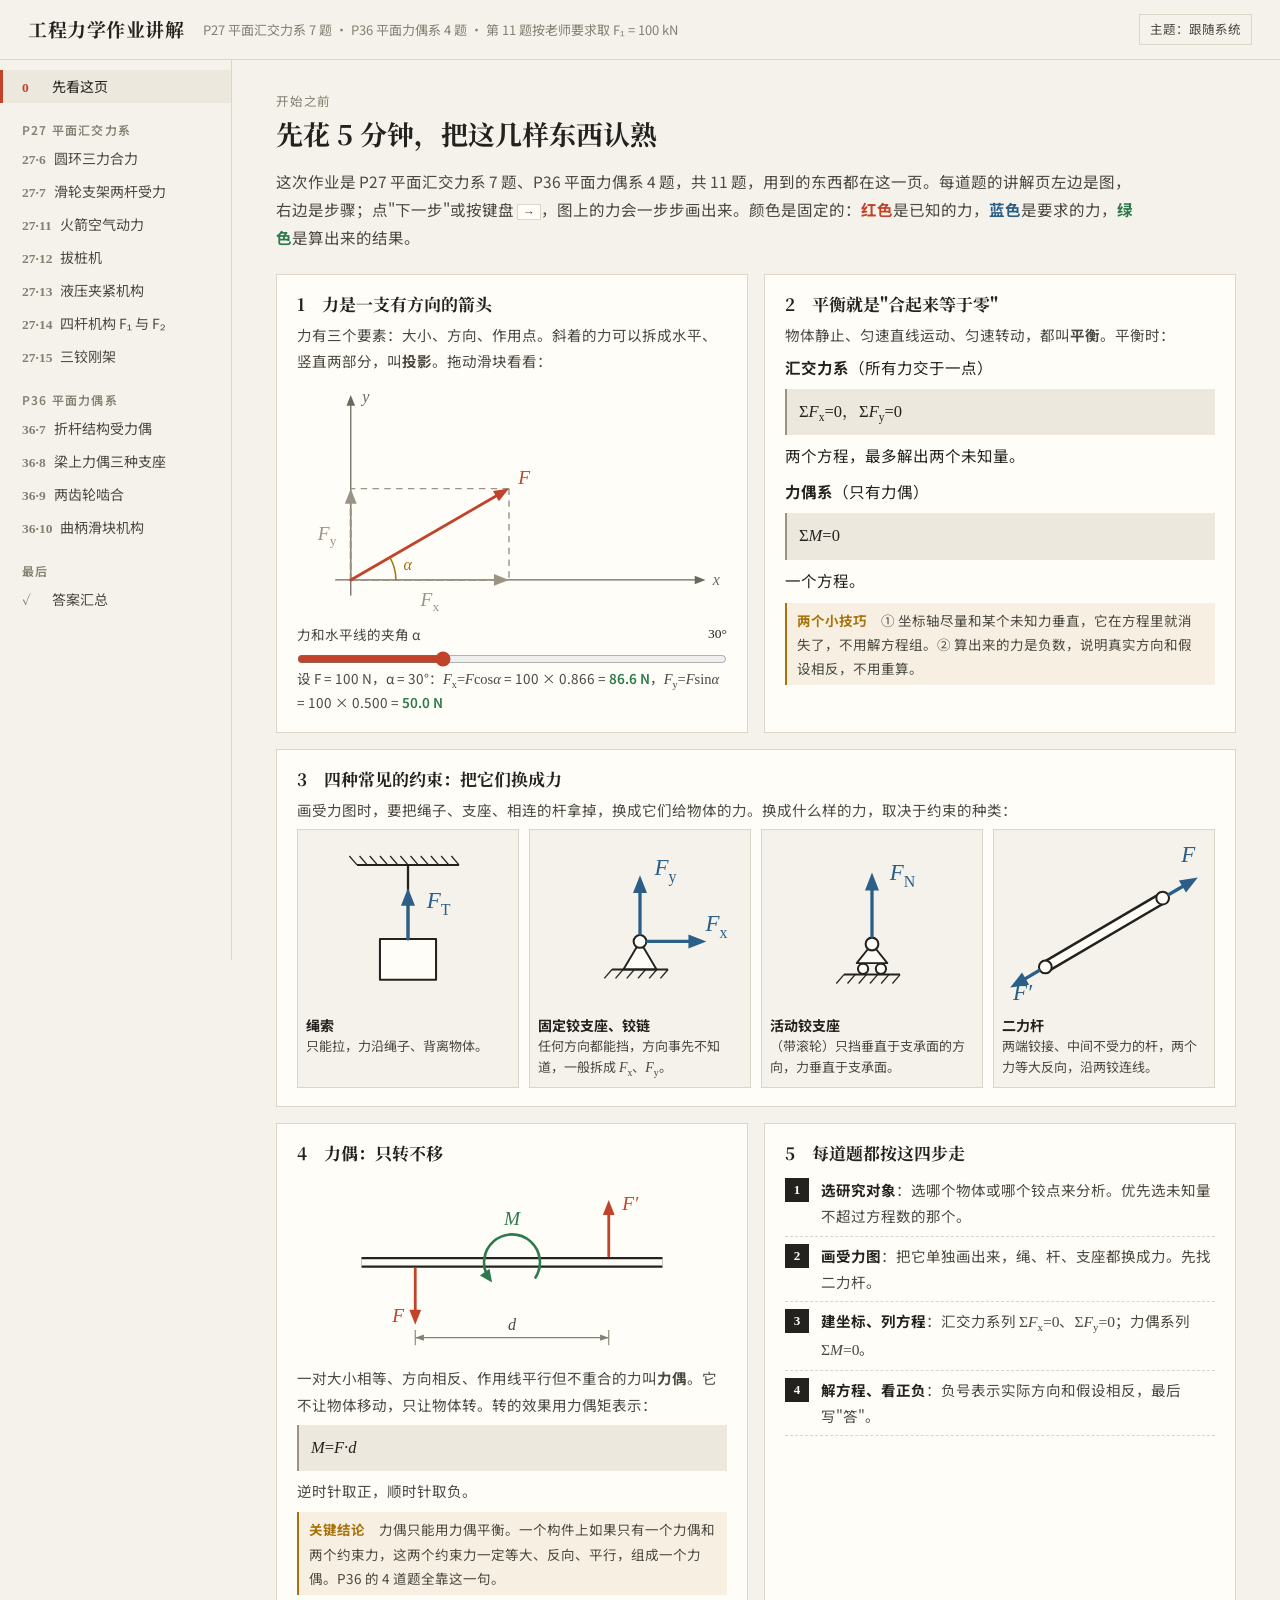
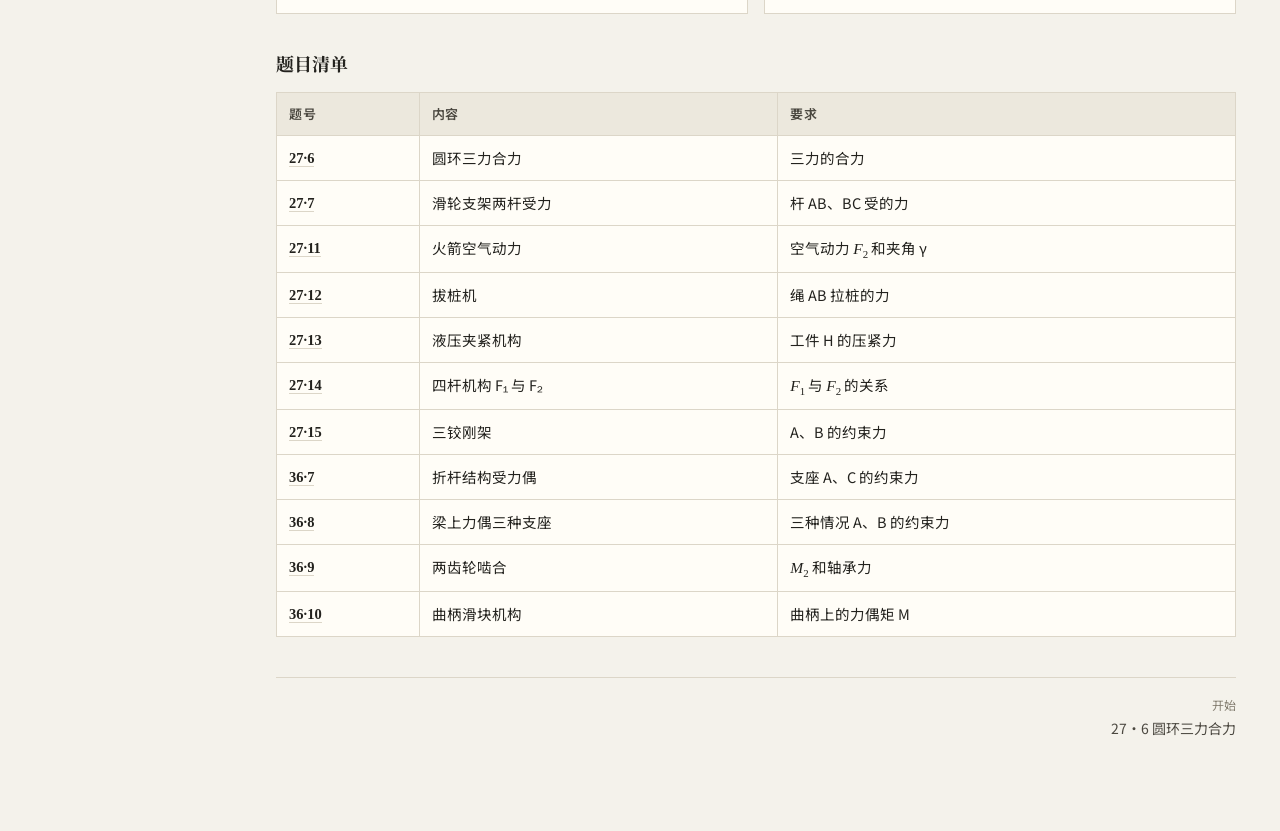
==== commit 5e7691ac: "手机端适配：底部翻步栏、只显示当前步、图自动裁边、公式可换行 Co-Authored-By: Claude Opus 5.5 <noreply@anthropic.com>" ====
--- a/工程力学作业讲解.html
+++ b/工程力学作业讲解.html
@@ -259,6 +259,67 @@
   .write::before{left:20px}
 }
 
+/* 手机端 */
+.khead,.shead,.mbar,.omore{display:none}
+.fr,.sqrt{white-space:nowrap}
+.measure [data-s]{opacity:1 !important;transform:none !important}
+@media (max-width: 960px){
+  body{font-size:15px}
+  main{overflow-x:clip;padding-bottom:130px}
+  .top h1{font-size:17px}
+  .tag{font-size:12px}
+  .orig{font-size:14px;padding-left:11px;display:-webkit-box;-webkit-line-clamp:3;-webkit-box-orient:vertical;overflow:hidden;margin-bottom:2px}
+  .orig.open{display:block}
+  .omore{display:inline-block;background:none;border:none;color:var(--unk);font-size:13px;padding:0 0 0 14px;margin:0 0 10px;cursor:pointer}
+  .given{font-size:14px}
+  .mx{white-space:normal}
+  .eq{white-space:normal;overflow-x:visible;font-size:16px;line-height:1.85;padding:6px 10px}
+  .wl{white-space:normal;overflow:visible}
+  .khead{display:block;font-size:12.5px;color:var(--muted);margin:16px 0 6px;letter-spacing:.04em}
+  .know{display:flex;overflow-x:auto;scroll-snap-type:x mandatory;gap:10px;margin:0 -16px 16px;padding:0 16px 4px;scrollbar-width:none}
+  .know::-webkit-scrollbar{display:none}
+  .kc{flex:0 0 84%;scroll-snap-align:center}
+  .fig{top:40px;box-shadow:0 1px 0 var(--rule)}
+  .fig svg.dg{max-height:44vh;margin:0 auto}
+  .figbar{display:none}
+  .vtabs button{padding:7px 4px;font-size:13.5px}
+  .ctrl{padding:6px 12px 8px;font-size:13px}
+  .readout{font-size:13px}
+  .shead{display:flex;align-items:center;justify-content:space-between;font-size:13px;color:var(--muted);padding:0 2px}
+  .shead .btn{font-size:12.5px;padding:2px 10px}
+  .steps li{display:none;padding:12px 14px 14px;background:var(--card);border:1px solid var(--rule);cursor:default}
+  .steps li .n{display:none}
+  .steps li.on{display:block;border-left:3px solid var(--known);padding-left:14px}
+  .steps h4{font-size:16.5px;margin-bottom:4px}
+  .steps .bd{font-size:15px;line-height:1.85}
+  .steps.all li{display:block;padding:12px 14px 14px 50px;cursor:pointer}
+  .steps.all li .n{display:block;left:12px;top:13px}
+  .steps.all li.on{padding-left:48px}
+  .mbar{display:flex;position:fixed;left:0;right:0;bottom:0;z-index:30;gap:10px;align-items:center;padding:8px 12px calc(8px + env(safe-area-inset-bottom));background:var(--card);border-top:1px solid var(--rule)}
+  .mbar .btn{flex:1;height:46px;font-size:16px;touch-action:manipulation}
+  .mprog{display:flex;gap:4px;flex:0 0 auto}
+  .mprog i{width:7px;height:7px;background:var(--rule)}
+  .mprog i.on{background:var(--known)}
+  .write{background-image:none}
+  .wl{line-height:1.9;min-height:0;padding:3px 0}
+  .dg .lb{font-size:20px}
+  .dg .lb .sb{font-size:14px}
+  .dg .vl{font-size:14px}
+  .dg .nt{font-size:14.5px}
+  .dg .arcT{font-size:16.5px}
+  .dg .pt{font-size:19px}
+  .dg .dmt{font-size:18px}
+  .arw line{stroke-width:3}
+  .pr{gap:12px}
+  .prc{padding:14px 14px 16px}
+  table.sum{font-size:13.5px}
+  table.sum th,table.sum td{padding:7px 8px}
+}
+@media (max-width: 960px) and (max-height: 520px){
+  .fig{position:static}
+  .fig svg.dg{max-height:80vh}
+}
+
 </style>
 </head>
 <body>
@@ -330,6 +391,9 @@
       out += (w.length === 1 && !up) ? `<i>${w}</i>` : w; continue;
     }
     if ('θβγαφ'.includes(c) && !up) { out += `<i>${c}</i>`; i++; continue; }
+    if (c === '=' && !up) { out += '=<wbr>'; i++; continue; }
+    if (c === ' ') { out += '&nbsp;'; i++; continue; }
+    if (c === '⇒') { out += '<wbr>⇒'; i++; continue; }
     if (c === '-') { out += '−'; i++; continue; }
     if (c === '*') { out += '×'; i++; continue; }
     if (c === '<') { out += '&lt;'; i++; continue; }
@@ -481,9 +545,10 @@
     <div class="ph">
       <div class="tag">${p.tag}</div>
       <h2>${p.title}</h2>
-      <div class="orig">${T(p.orig)}</div>
+      <div class="orig" id="orig">${T(p.orig)}</div><button class="omore" id="omore">展开原题</button>
       <div class="given"><b>已知</b><div>${T(p.given)}</div><b>要求</b><div>${T(p.ask)}</div></div>
     </div>
+    <div class="khead">先搞懂这几个概念（左右滑动）</div>
     <div class="know">${p.know.map(k => `<div class="kc"><h5>${k[0]}</h5><p>${T(k[1])}</p></div>`).join('')}</div>
     <div class="stage">
       <div class="fig" id="fig">
@@ -499,6 +564,7 @@
         <div class="ctrl" id="ctrl"></div>
         ${legendHTML()}
       </div>
+      <div class="shead"><span id="shno"></span><button class="btn" id="bAll">展开全部步骤</button></div>
       <ol class="steps" id="steps"></ol>
     </div>
     <section class="blk"><h3>作业本上这样写 <button class="btn" id="bCopy">复制文字</button></h3><div class="write" id="write"></div></section>
@@ -508,11 +574,28 @@
       ${prev ? `<a href="#${prev.id}"><small>上一题</small>${prev.nav} ${prev.short}</a>` : `<a href="#intro"><small>上一页</small>先看这页</a>`}
       ${next ? `<a href="#${next.id}" style="text-align:right"><small>下一题</small>${next.nav} ${next.short}</a>` : `<a href="#sum" style="text-align:right"><small>最后</small>答案汇总</a>`}
     </nav>
+    <div class="mbar"><button class="btn" id="mPrev">上一步</button><span class="mprog" id="mprog"></span><button class="btn pri" id="mNext">下一步</button></div>
   </article>`;
   $('#bPrev').onclick = () => go(S.cur - 1);
   $('#bNext').onclick = () => go(S.cur + 1);
   $('#bPlay').onclick = togglePlay;
   $('#bCopy').onclick = copyWrite;
+  $('#omore').onclick = () => { const o = $('#orig'); o.classList.toggle('open'); $('#omore').textContent = o.classList.contains('open') ? '收起原题' : '展开原题'; };
+  $('#mPrev').onclick = () => { stop(); go(S.cur - 1); };
+  $('#mNext').onclick = () => {
+    stop();
+    if (S.cur < V().steps.length - 1) go(S.cur + 1);
+    else { const nx = PROBS[PROBS.indexOf(S.p) + 1]; location.hash = nx ? nx.id : 'sum'; }
+  };
+  $('#bAll').onclick = () => { const el = $('#steps'); el.classList.toggle('all'); $('#bAll').textContent = el.classList.contains('all') ? '只看当前步' : '展开全部步骤'; };
+  // 在图上左右滑动翻步
+  let tx = null, ty = 0;
+  $('#svgw').addEventListener('touchstart', e => { tx = e.touches[0].clientX; ty = e.touches[0].clientY; }, { passive: true });
+  $('#svgw').addEventListener('touchend', e => {
+    if (tx == null) return;
+    const dx = e.changedTouches[0].clientX - tx, dy = e.changedTouches[0].clientY - ty; tx = null;
+    if (Math.abs(dx) > 45 && Math.abs(dy) < 50) { stop(); go(S.cur + (dx < 0 ? 1 : -1)); }
+  }, { passive: true });
   document.querySelectorAll('.vtabs button').forEach(b => b.onclick = () => { stop(); S.vi = +b.dataset.vi; S.cur = 0; renderVariant(); });
   renderVariant();
 }
@@ -559,9 +642,31 @@
 
 function updReadout() { const v = V(); if (v.readout && $('#readout')) $('#readout').innerHTML = T(v.readout(S.params)); }
 
+// 量出整张图（所有步骤、滑块两端）的范围，裁掉四周空白
+function fitBox(v) {
+  if (v._fit) return v._fit;
+  const ns = 'http://www.w3.org/2000/svg', m = document.createElementNS(ns, 'svg');
+  m.setAttribute('class', 'dg measure'); m.setAttribute('viewBox', '0 0 640 460');
+  m.style.cssText = 'position:absolute;left:-9999px;top:0;width:640px;height:460px;visibility:hidden';
+  document.body.appendChild(m);
+  const base = {}; for (const k in (v.params || {})) base[k] = v.params[k].val;
+  const sets = [base];
+  for (const k in (v.params || {})) { sets.push(Object.assign({}, base, { [k]: v.params[k].min }), Object.assign({}, base, { [k]: v.params[k].max })); }
+  let x0 = 1e9, y0 = 1e9, x1 = -1e9, y1 = -1e9;
+  for (const ps of sets) {
+    m.innerHTML = '<g>' + v.svg(ps) + '</g>';
+    const b = m.firstChild.getBBox();
+    x0 = Math.min(x0, b.x); y0 = Math.min(y0, b.y); x1 = Math.max(x1, b.x + b.width); y1 = Math.max(y1, b.y + b.height);
+  }
+  m.remove();
+  const pad = 12;
+  if (!(x1 > x0)) return (v._fit = '0 0 640 460');
+  return (v._fit = `${f(x0 - pad)} ${f(y0 - pad)} ${f(x1 - x0 + 2 * pad)} ${f(y1 - y0 + 2 * pad)}`);
+}
+
 function drawSVG(instant) {
   const v = V();
-  const vb = v.vb || '0 0 640 460';
+  const vb = v.vb || fitBox(v);
   $('#svgw').innerHTML = `<svg class="dg instant" viewBox="${vb}" xmlns="http://www.w3.org/2000/svg">${v.svg(S.params)}</svg>`;
   applyStep(true);
 }
@@ -588,11 +693,21 @@
   $('#stepno').textContent = `${i} / ${n - 1}`;
   $('#bPrev').disabled = i === 0;
   $('#bNext').disabled = i === n - 1;
+  $('#shno').textContent = `第 ${i} 步 / 共 ${n - 1} 步`;
+  $('#mprog').innerHTML = Array.from({ length: n }, (_, k) => `<i class="${k <= i ? 'on' : ''}"></i>`).join('');
+  $('#mPrev').disabled = i === 0;
+  $('#mNext').textContent = i === n - 1 ? (PROBS[PROBS.indexOf(S.p) + 1] ? '下一题' : '答案汇总') : '下一步';
   if (!instant) {
     const li = document.querySelector('#steps li.on');
     if (li) {
-      const r = li.getBoundingClientRect(), figB = window.innerWidth <= 960 ? $('#fig').getBoundingClientRect().bottom : 0;
-      if (r.top < figB + 8 || r.bottom > window.innerHeight - 8) window.scrollBy({ top: r.top - figB - 16, behavior: 'smooth' });
+      const r = li.getBoundingClientRect(), mobile = window.innerWidth <= 960;
+      const figB = mobile && getComputedStyle($('#fig')).position === 'sticky' ? $('#fig').getBoundingClientRect().bottom : 0;
+      if (mobile && !$('#steps').classList.contains('all')) {
+        // 手机上只显示当前步：新的一步从图下方开始读
+        const figT = $('#fig').getBoundingClientRect().top, stickTop = parseFloat(getComputedStyle($('#fig')).top) || 0;
+        if (figB && figT > stickTop + 2) window.scrollBy({ top: figT - stickTop, behavior: 'smooth' }); // 图还没到顶：先把图推到顶上固定
+        else if (r.top < figB + 4) window.scrollBy({ top: r.top - figB - 10, behavior: 'smooth' });
+      } else if (r.top < figB + 8 || r.bottom > window.innerHeight - 8) window.scrollBy({ top: r.top - figB - 16, behavior: 'smooth' });
     }
   }
 }
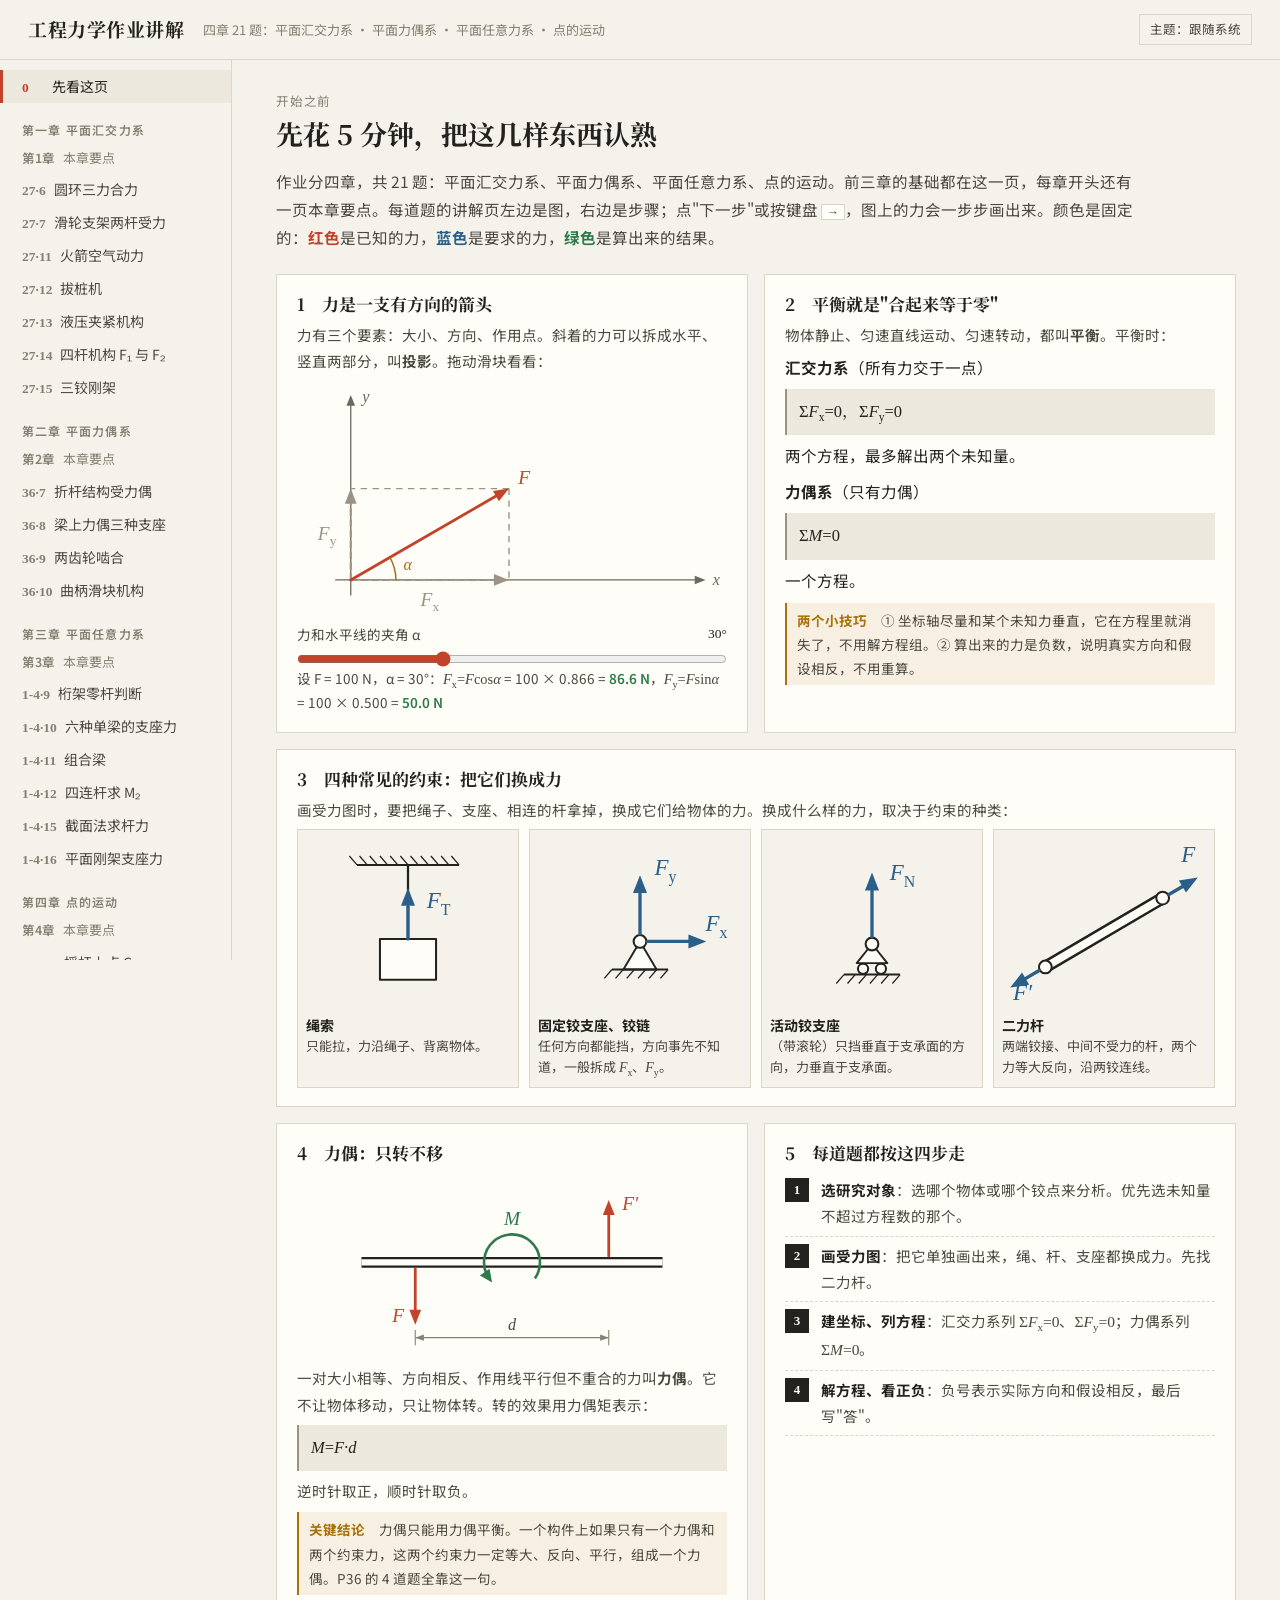
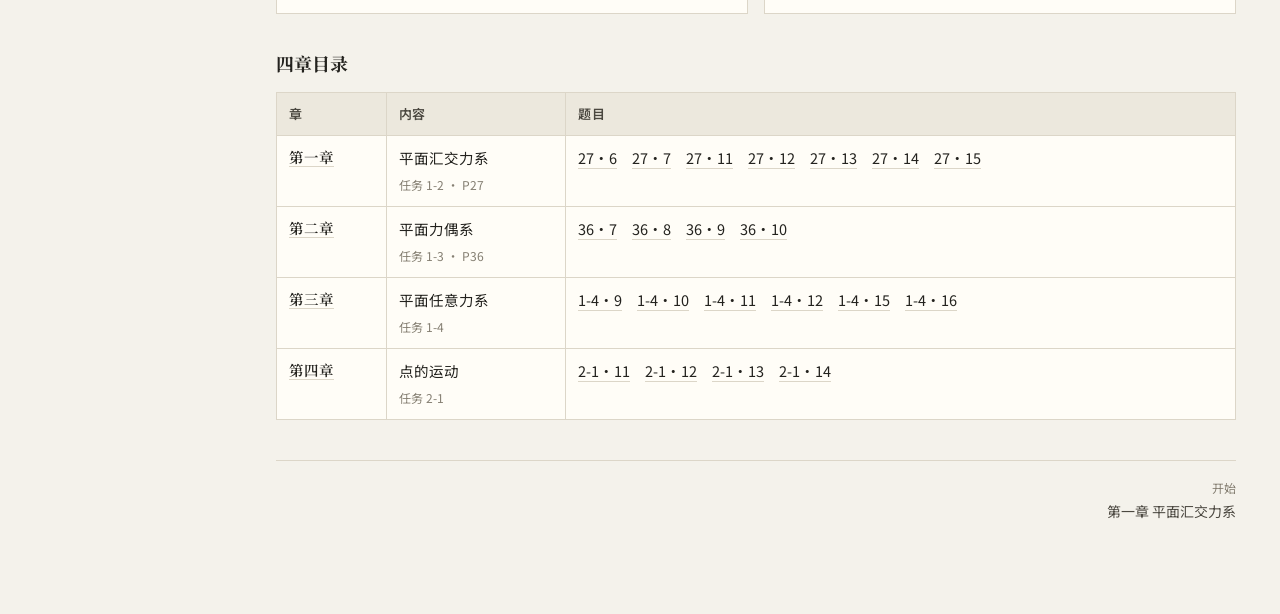
==== commit 49dbc4c5: "分章节；新增第三章 6 题、第四章 4 题；静力学加受力平衡图；火箭题 θ 标注 Co-Authored-By: Claude Opus 5.5 <noreply@anthropic.com>" ====
--- a/工程力学作业讲解.html
+++ b/工程力学作业讲解.html
@@ -4,7 +4,7 @@
 <meta charset="utf-8">
 <meta name="viewport" content="width=device-width,initial-scale=1">
 <title>工程力学作业讲解</title>
-<meta name="description" content="工程力学 P27 平面汇交力系、P36 平面力偶系共 11 题的分步动画讲解">
+<meta name="description" content="工程力学四章 21 道作业题的分步动画讲解：平面汇交力系、平面力偶系、平面任意力系、点的运动">
 <link rel="preconnect" href="https://fonts.googleapis.com">
 <link rel="preconnect" href="https://fonts.gstatic.com" crossorigin>
 <link href="https://fonts.googleapis.com/css2?family=Noto+Sans+SC:wght@400;500;700&family=Noto+Serif+SC:wght@600;700&display=swap" rel="stylesheet" media="print" onload="this.media='all'">
@@ -46,6 +46,8 @@
 .side h4{font:600 12px var(--sans);color:var(--muted);letter-spacing:.1em;margin:18px 22px 4px}
 .side a{display:flex;gap:8px;align-items:baseline;padding:6px 18px 6px 19px;color:var(--ink2);text-decoration:none;font-size:14px;border-left:3px solid transparent;line-height:1.5}
 .side a .no{font:600 13.5px var(--math);color:var(--muted);min-width:22px}
+.side a.chl .t{color:var(--muted);font-size:13px}
+.side a.chl .no{font-family:var(--sans);font-size:12.5px}
 .side a:hover{background:var(--soft)}
 .side a.on{background:var(--soft);border-left-color:var(--known);color:var(--ink)}
 .side a.on .no{color:var(--known)}
@@ -193,6 +195,32 @@
 .cpl{stroke:var(--fc);fill:none;stroke-width:2.4}
 .cplh{fill:var(--fc)}
 .cplt{fill:var(--fc)}
+
+/* 第三、四章图元 */
+.ql{--fc:var(--known)}
+.ql line{stroke:var(--known);stroke-width:1.5}
+.ql path{fill:var(--known)}
+.ql .lb{fill:var(--known)}
+.bar{stroke:var(--ink);stroke-width:3.2;stroke-linecap:round}
+.bar.zero{stroke:var(--geo);stroke-width:2.2;stroke-dasharray:7 5}
+.bar.hotbar{stroke:var(--hl);stroke-width:5}
+.mn{font:13px var(--math);fill:var(--ink2)}
+.zl{font:600 12.5px var(--sans);fill:var(--known)}
+.wedge{fill:color-mix(in srgb,var(--hl) 30%,transparent);stroke:none}
+.slot{stroke:var(--ink);stroke-width:12;fill:none;stroke-linecap:round}
+.slotI{stroke:var(--card);stroke-width:8;fill:none;stroke-linecap:round}
+.trace{stroke:var(--res);stroke-width:1.6;stroke-dasharray:5 4;fill:none}
+.cut{stroke:var(--known);stroke-width:1.8;stroke-dasharray:10 5;fill:none}
+
+
+/* 受力平衡图 */
+.balp .fly{transition:transform .9s cubic-bezier(.2,.8,.2,1),opacity .45s}
+.balp.pre .fly{transform:translate(var(--fx),var(--fy));opacity:0}
+.balp .late{transition:opacity .5s}
+.balp.pre .late{opacity:0}
+.bt{font:600 16px var(--sans);fill:var(--ink)}
+.bv{font:12.5px var(--sans);font-style:normal}
+.replay{font:13px var(--sans);fill:var(--unk);cursor:pointer;text-decoration:underline}
 
 /* 分步显隐 */
 [data-s]{opacity:0;transition:opacity .5s ease}
@@ -325,7 +353,7 @@
 <body>
 <header class="top">
   <h1>工程力学作业讲解</h1>
-  <span class="sub">P27 平面汇交力系 7 题 · P36 平面力偶系 4 题 · 第 11 题按老师要求取 F₁ = 100 kN</span>
+  <span class="sub">四章 21 题：平面汇交力系 · 平面力偶系 · 平面任意力系 · 点的运动</span>
   <button class="theme" id="theme">主题</button>
 </header>
 <div class="shell">
@@ -354,7 +382,7 @@
 }
 // 标签：F_AB → F 加下标
 function lab(t) {
-  return String(t).replace(/([A-Za-zθβγαφ])_\{([^}]*)\}|([A-Za-zθβγαφ])_([A-Za-z0-9′']+)/g,
+  return String(t).replace(/([A-Za-zθβγαφω][′']?)_\{([^}]*)\}|([A-Za-zθβγαφω][′']?)_([A-Za-z0-9′']+)/g,
     (m, a, b, c, d) => `${a || c}<tspan class="sb" dy="5">${b || d}</tspan><tspan dy="-5">​</tspan>`);
 }
 
@@ -390,7 +418,7 @@
       if (fm && !up) { out += `<i>${fm[1]}</i>${fm[2]}`; continue; }
       out += (w.length === 1 && !up) ? `<i>${w}</i>` : w; continue;
     }
-    if ('θβγαφ'.includes(c) && !up) { out += `<i>${c}</i>`; i++; continue; }
+    if ('θβγαφω'.includes(c) && !up) { out += `<i>${c}</i>`; i++; continue; }
     if (c === '=' && !up) { out += '=<wbr>'; i++; continue; }
     if (c === ' ') { out += '&nbsp;'; i++; continue; }
     if (c === '⇒') { out += '<wbr>⇒'; i++; continue; }
@@ -572,7 +600,7 @@
     <section class="blk" id="pitw"><h3>容易错的地方</h3><ul class="pit" id="pit"></ul></section>
     <nav class="pn">
       ${prev ? `<a href="#${prev.id}"><small>上一题</small>${prev.nav} ${prev.short}</a>` : `<a href="#intro"><small>上一页</small>先看这页</a>`}
-      ${next ? `<a href="#${next.id}" style="text-align:right"><small>下一题</small>${next.nav} ${next.short}</a>` : `<a href="#sum" style="text-align:right"><small>最后</small>答案汇总</a>`}
+      ${next && next.ch !== p.ch ? `<a href="#${CHAPTERS[next.ch].id}" style="text-align:right"><small>下一章</small>${CHAPTERS[next.ch].no} ${CHAPTERS[next.ch].name}</a>` : next ? `<a href="#${next.id}" style="text-align:right"><small>下一题</small>${next.nav} ${next.short}</a>` : `<a href="#sum" style="text-align:right"><small>最后</small>答案汇总</a>`}
     </nav>
     <div class="mbar"><button class="btn" id="mPrev">上一步</button><span class="mprog" id="mprog"></span><button class="btn pri" id="mNext">下一步</button></div>
   </article>`;
@@ -584,7 +612,7 @@
   $('#mPrev').onclick = () => { stop(); go(S.cur - 1); };
   $('#mNext').onclick = () => {
     stop();
-    if (S.cur < V().steps.length - 1) go(S.cur + 1);
+    if (S.cur < allSteps(V()).length - 1) go(S.cur + 1);
     else { const nx = PROBS[PROBS.indexOf(S.p) + 1]; location.hash = nx ? nx.id : 'sum'; }
   };
   $('#bAll').onclick = () => { const el = $('#steps'); el.classList.toggle('all'); $('#bAll').textContent = el.classList.contains('all') ? '只看当前步' : '展开全部步骤'; };
@@ -604,15 +632,17 @@
 function pick(k) { const v = V(); return v[k] != null ? v[k] : S.p[k]; }
 
 function renderVariant() {
+  stopAnim();
   const v = V();
   document.querySelectorAll('.vtabs button').forEach(b => b.classList.toggle('on', +b.dataset.vi === S.vi));
   S.params = {};
   for (const k in (v.params || {})) S.params[k] = v.params[k].val;
+  S.balShown = -1;
   drawSVG(true);
   // 步骤
-  $('#steps').innerHTML = v.steps.map((st, i) => `<li data-i="${i}"><span class="n">${i}</span><h4>${T(st[0])}</h4><div class="bd">${T(st[1])}</div></li>`).join('');
+  $('#steps').innerHTML = allSteps(v).map((st, i) => `<li data-i="${i}"><span class="n">${i}</span><h4>${T(st[0])}</h4><div class="bd">${T(st[1])}</div></li>`).join('');
   document.querySelectorAll('#steps li').forEach(li => li.onclick = () => { stop(); go(+li.dataset.i); });
-  $('#dots').innerHTML = v.steps.map((_, i) => `<i data-i="${i}" title="第 ${i} 步"></i>`).join('');
+  $('#dots').innerHTML = allSteps(v).map((_, i) => `<i data-i="${i}" title="第 ${i} 步"></i>`).join('');
   document.querySelectorAll('#dots i').forEach(d => d.onclick = () => { stop(); go(+d.dataset.i); });
   // 滑块与工具
   let c = '';
@@ -621,10 +651,11 @@
     c += `<label><span>${pm.label}</span><span id="pv_${k}">${pm.fmt(pm.val)}</span></label><input type="range" id="pr_${k}" min="${pm.min}" max="${pm.max}" step="${pm.step}" value="${pm.val}">`;
   }
   if (v.readout) c += `<div class="readout" id="readout"></div>`;
-  if (v.tools) c += `<div style="display:flex;gap:8px">${v.tools.map((t, i) => `<button class="btn" data-tool="${i}">${t.label}</button>`).join('')}</div>`;
+  if (v.tools) c += `<div style="display:flex;gap:8px">${v.tools.map((t, i) => `<button class="btn${t.id ? ' pri' : ''}" data-tool="${i}"${t.id ? ` id="${t.id}"` : ''}>${t.label}</button>`).join('')}</div>`;
   $('#ctrl').innerHTML = c;
   for (const k in (v.params || {})) {
     $('#pr_' + k).addEventListener('input', e => {
+      stopAnim();
       S.params[k] = +e.target.value;
       $('#pv_' + k).textContent = v.params[k].fmt(S.params[k]);
       drawSVG(true); updReadout();
@@ -638,6 +669,7 @@
   $('#pitw').style.display = pit.length ? '' : 'none';
   $('#pit').innerHTML = pit.map(x => `<li>${T(x)}</li>`).join('');
   go(S.cur, true);
+  if (v.anim && v.anim.auto) startAnim();
 }
 
 function updReadout() { const v = V(); if (v.readout && $('#readout')) $('#readout').innerHTML = T(v.readout(S.params)); }
@@ -651,7 +683,7 @@
   document.body.appendChild(m);
   const base = {}; for (const k in (v.params || {})) base[k] = v.params[k].val;
   const sets = [base];
-  for (const k in (v.params || {})) { sets.push(Object.assign({}, base, { [k]: v.params[k].min }), Object.assign({}, base, { [k]: v.params[k].max })); }
+  for (const k in (v.params || {})) { const pm = v.params[k]; for (let i = 0; i <= 8; i++) sets.push(Object.assign({}, base, { [k]: pm.min + (pm.max - pm.min) * i / 8 })); }
   let x0 = 1e9, y0 = 1e9, x1 = -1e9, y1 = -1e9;
   for (const ps of sets) {
     m.innerHTML = '<g>' + v.svg(ps) + '</g>';
@@ -665,6 +697,7 @@
 }
 
 function drawSVG(instant) {
+  if (S.balShown >= 0) return; // 正在显示受力平衡图
   const v = V();
   const vb = v.vb || fitBox(v);
   $('#svgw').innerHTML = `<svg class="dg instant" viewBox="${vb}" xmlns="http://www.w3.org/2000/svg">${v.svg(S.params)}</svg>`;
@@ -684,10 +717,12 @@
 }
 
 function go(i, instant) {
-  const n = V().steps.length;
+  const n = allSteps(V()).length, nf = V().steps.length;
   i = Math.max(0, Math.min(n - 1, i));
   S.cur = i;
-  applyStep(instant);
+  const want = i >= nf ? i - nf : -1;
+  if (want !== S.balShown) { S.balShown = want; if (want < 0) drawSVG(true); else drawBal(want); }
+  else if (want < 0) applyStep(instant);
   document.querySelectorAll('#steps li').forEach(li => { const k = +li.dataset.i; li.classList.toggle('on', k === i); li.classList.toggle('later', k > i); });
   document.querySelectorAll('#dots i').forEach(d => d.classList.toggle('on', +d.dataset.i <= i));
   $('#stepno').textContent = `${i} / ${n - 1}`;
@@ -714,9 +749,9 @@
 
 function togglePlay() {
   if (S.timer) { stop(); return; }
-  if (S.cur >= V().steps.length - 1) go(0);
+  if (S.cur >= allSteps(V()).length - 1) go(0);
   $('#bPlay').textContent = '停止播放';
-  S.timer = setInterval(() => { if (S.cur >= V().steps.length - 1) { stop(); return; } go(S.cur + 1); }, 4200);
+  S.timer = setInterval(() => { if (S.cur >= allSteps(V()).length - 1) { stop(); return; } go(S.cur + 1); }, 4200);
 }
 function stop() { if (S.timer) { clearInterval(S.timer); S.timer = null; } const b = $('#bPlay'); if (b) b.textContent = '自动播放'; }
 
@@ -732,6 +767,60 @@
   if (e.key === 'ArrowRight') { stop(); go(S.cur + 1); }
   if (e.key === 'ArrowLeft') { stop(); go(S.cur - 1); }
 });
+
+/* ========== 第三、四章用到的图元和动画 ========== */
+// 均布载荷：x1..x2，y 为梁上表面
+D.q = (x1, x2, y, o = {}) => {
+  const h = o.h || 46, n = Math.max(3, Math.round((x2 - x1) / 26));
+  let s = `<line x1="${f(x1)}" y1="${f(y - h)}" x2="${f(x2)}" y2="${f(y - h)}"/>`;
+  for (let i = 0; i <= n; i++) {
+    const x = x1 + (x2 - x1) * i / n;
+    s += `<line x1="${f(x)}" y1="${f(y - h)}" x2="${f(x)}" y2="${f(y - 9)}"/><path d="M${f(x)},${f(y - 2)} L${f(x - 3.5)},${f(y - 10)} L${f(x + 3.5)},${f(y - 10)} Z"/>`;
+  }
+  s += `<text x="${f((x1 + x2) / 2)}" y="${f(y - h - 8)}" class="lb" text-anchor="middle">${lab(o.l || 'q')}</text>`;
+  return D.g(s, o, 'ql');
+};
+// 固定端（墙）
+D.wall = (x, y1, y2, side, o = {}) => D.g(D.hatch(x, y1, x, y2, side) + `<line x1="${x}" y1="${y1}" x2="${x}" y2="${y2}" class="frm"/>`, o);
+// 桁架杆
+D.bar = (p, q, o = {}) => `<line x1="${f(p[0])}" y1="${f(p[1])}" x2="${f(q[0])}" y2="${f(q[1])}" class="bar${o.cls ? ' ' + o.cls : ''}"${at(o)}/>`;
+// 沿直线方向旋转的文字
+D.rtxt = (x, y, t, deg, cls = 'nt', o = {}) => `<text x="${f(x)}" y="${f(y)}" class="${cls}" text-anchor="${o.a || 'middle'}" transform="rotate(${-deg} ${f(x)} ${f(y)})"${at(o)}>${lab(t)}</text>`;
+// 扇形色块（标角度用）
+D.wedge = (cx, cy, r1, r2, a1, a2, o = {}) => {
+  const [p1x, p1y] = pol(cx, cy, r1, a1), [p2x, p2y] = pol(cx, cy, r2, a1), [p3x, p3y] = pol(cx, cy, r2, a2), [p4x, p4y] = pol(cx, cy, r1, a2);
+  return `<path d="M${f(p1x)},${f(p1y)} L${f(p2x)},${f(p2y)} A${r2},${r2} 0 0 0 ${f(p3x)},${f(p3y)} L${f(p4x)},${f(p4y)} A${r1},${r1} 0 0 1 ${f(p1x)},${f(p1y)} Z" class="wedge"${at(o)}/>`;
+};
+
+// 改参数（滑块、按钮共用）
+function setParam(k, val) {
+  const v = V(), pm = v.params[k];
+  S.params[k] = val;
+  const inp = $('#pr_' + k); if (inp) inp.value = val;
+  const lb = $('#pv_' + k); if (lb) lb.textContent = pm.fmt(val);
+  drawSVG(true); updReadout();
+}
+// 机构动画：按时间推进某个参数
+const ANIM = { raf: 0, last: 0, dir: 1 };
+function stopAnim() { if (ANIM.raf) cancelAnimationFrame(ANIM.raf); ANIM.raf = 0; const b = $('#bAnim'); if (b) b.textContent = '播放运动'; }
+function startAnim() {
+  const v = V(), A = v.anim, pm = v.params[A.k];
+  stopAnim(); ANIM.last = 0; ANIM.dir = 1;
+  const b = $('#bAnim'); if (b) b.textContent = '暂停运动';
+  const tick = ts => {
+    if (S.p == null || V() !== v) return stopAnim();
+    if (ANIM.last) {
+      let x = S.params[A.k] + ANIM.dir * A.speed * Math.min(0.05, (ts - ANIM.last) / 1000);
+      if (x > pm.max) { if (A.mode === 'loop') x = pm.min + (x - pm.max); else { x = pm.max; ANIM.dir = -1; } }
+      if (x < pm.min) { x = pm.min; ANIM.dir = 1; }
+      setParam(A.k, x);
+    }
+    ANIM.last = ts; ANIM.raf = requestAnimationFrame(tick);
+  };
+  ANIM.raf = requestAnimationFrame(tick);
+}
+const animTool = () => ({ label: '播放运动', id: 'bAnim', on: () => ANIM.raf ? stopAnim() : startAnim() });
+const jumpTool = (label, k, val) => ({ label, on: () => { stopAnim(); setParam(k, val); } });
 
 /* ================= P27 平面汇交力系 ================= */
 
@@ -856,7 +945,7 @@
       s += D.axes(430, 90, { len: 62, back: 26, s: 3 });
       // 第 5 步：真实方向
       s += D.af(430, 90, 95, 180, { c: 'r', s: 5, l: 'F_{AB}', lp: [316, 96], v: '54.6 kN 拉', vp: [384, 74] });
-      s += D.ai(430, 90, 95, 30, { c: 'r', s: 5, l: 'F_{BC}', lp: [318, 156], v: '74.6 kN 压', vp: [300, 176] });
+      s += D.ai(430, 90, 95, 30, { c: 'r', s: 5, l: 'F_{BC}', lp: [318, 156], v: '74.6 kN 压', vp: [294, 184] });
       s += D.note(330, 446, '绿色是真实方向：AB 被拉，BC 在往上顶 B', { s: 5, c: 'r' });
       return s;
     },
@@ -904,14 +993,20 @@
       const ox = 300, oy = 250;
       let ln = '';
       ln += D.ln(ox, oy, 600, oy, 'dsh');
-      const [fa, fb] = pol(ox, oy, 190, 205), [fc, fd] = pol(ox, oy, 300, 25);
-      ln += D.ln(fa, fb, fc, fd, 'dsh');
-      ln += D.note(532, 126, '飞行方向');
-      ln += D.note(586, 270, '水平线');
-      ln += D.arc(ox, oy, 230, 0, 25, 'β = 25°', { lo: 36 });
-      ln += D.arc(ox, oy, 282, 25, 30, 'θ = 5°', { lo: 30, lp: [600, 104] });
+      ln += D.note(590, 272, '水平线');
+      const [fa, fb] = pol(ox, oy, 190, 205), [fc, fd] = pol(ox, oy, 340, 25);
+      ln += D.ln(fa, fb, fc, fd, 'dsh h');
+      // θ：飞行方向和箭体轴线之间的窄扇形
+      ln += D.wedge(ox, oy, 214, 336, 25, 30);
+      ln += D.arc(ox, oy, 330, 25, 30, '', {});
+      ln += D.txt(...pol(ox, oy, 356, 27.5), 'θ = 5°', 'arcT');
+      const [l1x, l1y] = pol(...pol(ox, oy, 232, 25), 14, -65), [l2x, l2y] = pol(...pol(ox, oy, 300, 30), 11, 120);
+      ln += D.rtxt(l1x, l1y + 4, '飞行方向', 25, 'nt');
+      ln += D.rtxt(l2x, l2y, '箭体轴线（推力 F₁ 方向）', 30, 'nt');
+      ln += D.arc(ox, oy, 205, 0, 25, '', {});
+      ln += D.txt(...pol(ox, oy, 236, 9), 'β = 25°', 'arcT');
       let r = '';
-      r += D.ln(70, oy, 560, oy, 'dd');
+      r += D.ln(70, oy, 640, oy, 'dd');
       r += `<path d="M150,${oy - 20} L410,${oy - 20} Q470,${oy - 16} 505,${oy} Q470,${oy + 16} 410,${oy + 20} L150,${oy + 20} Z" class="body"/>`;
       r += `<path d="M160,${oy - 20} L118,${oy - 58} L168,${oy - 58} L205,${oy - 20} Z" class="body"/><path d="M160,${oy + 20} L118,${oy + 58} L168,${oy + 58} L205,${oy + 20} Z" class="body"/>`;
       r += `<path d="M150,${oy - 12} L134,${oy - 16} L134,${oy + 16} L150,${oy + 12} Z" class="body"/>`;
@@ -943,7 +1038,7 @@
       return s;
     },
     steps: [
-      ['先看懂图', '火箭沿着和水平面成 β = 25° 的方向飞，箭体轴线比飞行方向再抬高 θ = 5°。它受三个力：发动机推力 $F_1$（沿箭体轴线）、重力 W（竖直向下）、空气动力 $F_2$（大小、方向都不知道）。<div class="tip"><b>注意</b>　老师把 $F_1$ 改成了 100 kN，书上印的 1000 kN 不用。</div>'],
+      ['先看懂图', '火箭沿着和水平面成 β = 25° 的方向飞（黄色虚线是飞行方向）。箭体轴线（点划线，也就是推力 $F_1$ 的方向）比飞行方向再抬高 θ = 5°，图里两条线之间那条黄色窄扇形就是 θ。它受三个力：发动机推力 $F_1$（沿箭体轴线）、重力 W（竖直向下）、空气动力 $F_2$（大小、方向都不知道）。<div class="tip"><b>注意</b>　老师把 $F_1$ 改成了 100 kN，书上印的 1000 kN 不用。</div>'],
       ['匀速直线运动 = 平衡', '物体静止，或者做匀速直线运动，合力都等于零，都叫<b>平衡</b>。火箭虽然在飞，照样可以列平衡方程 $ΣF_x=0$、$ΣF_y=0$。'],
       ['画受力图', '三个力都画到火箭上一点 O。推力沿箭体轴线，可以沿作用线滑到 O 点。$F_2$ 是要求的，大小方向都不知道，先随便画一个方向（蓝色）。'],
       ['坐标轴转个角度更好算', '把 x 轴转到飞行方向上，y 轴垂直于飞行方向（看图里坐标轴转动）。这样：<br>$F_1$ 和 x 轴只差 θ = 5°；<br>W 竖直向下，和 −y 方向夹 β = 25°。$$F_{1x}=F_1cos5°=99.62，F_{1y}=F_1sin5°=8.72$$$$W_x=-Wsin25°=-84.52，W_y=-Wcos25°=-181.26$$（单位都是 kN）<div class="tip"><b>为什么 W 用 sin</b>　W 和 y 轴夹 25°，往 y 轴投影用 cos，往 x 轴投影就用 sin。</div>'],
@@ -1096,7 +1191,7 @@
       // 第 3 步：铰 C
       s += D.ai(Cx, Cy, 82, -t, { s: 3, u: 4, l: 'F_{CB}', lp: (() => { const q = pol(Cx, Cy, 92, 180 - t); return [q[0] - 6, q[1] - 12]; })() });
       s += D.ai(Cx, Cy, 82, 270 - t, { c: 'u', s: 3, u: 4, l: 'F_{CD}', lp: (() => { const q = pol(Cx, Cy, 94, 90 - t); return [q[0] + 30, q[1] + 8]; })() });
-      s += D.ai(Cx, Cy, 70, 90 + t, { c: 'u', s: 3, u: 4, l: 'F_{CE}', lp: (() => { const q = pol(Cx, Cy, 84, 270 + t); return [q[0] - 34, q[1] + 2]; })() });
+      s += D.ai(Cx, Cy, 70, 90 + t, { c: 'u', s: 3, u: 4, l: 'F_{CE}', lp: (() => { const q = pol(Cx, Cy, 84, 270 + t); return [q[0] - 42, q[1] + 10]; })() });
       const [x1a, x1b] = pol(Cx, Cy, 150, 180 - t), [x2a, x2b] = pol(Cx, Cy, 150, -t), [xla, xlb] = pol(Cx, Cy, 166, -t);
       s += D.ln(x1a, x1b, x2a, x2b, 'dsh h', { s: 3, u: 4 });
       s += D.txt(xla, xlb + 6, 'x′', 'pt', { s: 3, u: 4 });
@@ -1339,7 +1434,7 @@
       s += D.rt(B[0], B[1], 225, -45, 11, { s: 4 });
       s += D.txt(240, 262, 'd = 2√2a', 'pt', { s: 4, a: 'end' });
       // 第 5 步：结果
-      s += D.ai(A[0], A[1], 60, -45, { c: 'r', s: 5, l: 'F_A', lp: [96, 340], v: '√2M/(4a)', vp: [104, 322] });
+      s += D.ai(A[0], A[1], 60, -45, { c: 'r', s: 5, l: 'F_A', lp: [96, 340], v: '√2M/(4a)', vp: [104, 312] });
       s += D.af(B[0], B[1], 60, 135, { c: 'r', s: 5, g: 6, l: 'F_B', lp: [270, 146] });
       s += D.af(C[0], C[1], 60, 135, { c: 'r', s: 5, g: 6, l: 'F_C', lp: [414, 236], v: '√2M/(4a)', vp: [466, 248], va: 'start' });
       return s;
@@ -1391,8 +1486,8 @@
     s += D.note(A[0], 214, 'A 处方向？', { s: 1, u: 2 });
     s += D.ln(A[0], 120, A[0], 300, 'dsh', { s: 2 }) + D.ln(B[0], 120, B[0], 300, 'dsh', { s: 2 });
     s += D.ai(A[0], A[1], 62, 270, { c: 'u', s: 2, u: 3, l: 'F_A', lp: [94, 196], la: 'end' });
-    s += D.ai(A[0], A[1], 62, 270, { c: 'r', s: 3, l: 'F_A', lp: [94, 196], la: 'end', v: 'M/l', vp: [94, 216], va: 'end' });
-    s += D.af(B[0], B[1], 66, 90, { c: 'r', s: 3, g: 6, l: 'F_B', lp: [532, 196], la: 'start', v: 'M/l', vp: [532, 216], va: 'start' });
+    s += D.ai(A[0], A[1], 62, 270, { c: 'r', s: 3, l: 'F_A', lp: [94, 196], la: 'end', v: 'M/l', vp: [94, 224], va: 'end' });
+    s += D.af(B[0], B[1], 66, 90, { c: 'r', s: 3, g: 6, l: 'F_B', lp: [532, 196], la: 'start', v: 'M/l', vp: [532, 224], va: 'start' });
     s += D.note(310, 420, '拖动下面的滑块移动 M，答案不变', { s: 4, c: 'r' });
   } else {
     const st = Math.sin(th * RAD), ct = Math.cos(th * RAD);
@@ -1640,6 +1735,1071 @@
   ]
 });
 
+/* ================= 第三章 平面任意力系（任务 1-4） ================= */
+const BY = 230; // 梁轴线高度
+
+/* ---------- 第 9 题 零杆 ---------- */
+// 桁架图：nodes 名→坐标，bars [编号, 端点1, 端点2, 编号偏移]，zero {编号: 第几步变零}
+function trussSvg(c) {
+  let s = '';
+  s += c.supports || '';
+  c.bars.forEach(([no, p, q, off]) => {
+    const P = c.nodes[p], Q = c.nodes[q], k = c.zero[no];
+    s += D.bar(P, Q, k != null ? { u: k } : {});
+    if (k != null) s += D.bar(P, Q, { cls: 'zero', s: k });
+    if (no) {
+      const mx = (P[0] + Q[0]) / 2 + (off ? off[0] : 0), my = (P[1] + Q[1]) / 2 + (off ? off[1] : 0);
+      s += `<text x="${f(mx)}" y="${f(my + 5)}" class="mn" text-anchor="middle">${no}</text>`;
+      if (k != null) s += `<text x="${f(mx)}" y="${f(my + 24)}" class="zl" text-anchor="middle"${at({ s: k })}>零杆</text>`;
+    }
+  });
+  Object.values(c.nodes).forEach(P => s += D.pin(P[0], P[1], { r: 4.5 }));
+  (c.focus || []).forEach(([n, k]) => { const P = c.nodes[n]; s += `<circle cx="${P[0]}" cy="${P[1]}" r="17" class="focus"${at({ s: k, u: k + 1 })}/>`; });
+  s += c.loads || '';
+  s += c.labels || '';
+  return s;
+}
+const ZERO_RULES = [
+  ['零杆是什么', '桁架里受力为零的杆。它不是多余的：去掉它结构可能会垮，只是在这组荷载下刚好不受力。'],
+  ['规则一：两杆结点', '一个结点只连两根杆，两杆<b>不共线</b>，结点上又<b>没有外力</b>，这两根杆都是零杆。'],
+  ['规则二：三杆结点', '一个结点连三根杆，其中两根<b>共线</b>，结点上<b>没有外力</b>，第三根杆是零杆。已经判出的零杆可以当它不存在，再接着往下判。']
+];
+reg({
+  id: 'p14-9', nav: '1-4·9', short: '桁架零杆判断',
+  tag: '第三章 · 任务 1-4 · 第 9 题 · 图 1-4-25',
+  title: '不经计算，判断三个桁架里的零杆',
+  orig: '不经计算，试判断在图 1-4-25a、b、c 所示的三个桁架中，哪些是零杆？',
+  given: '三个桁架的结构和荷载如图',
+  ask: '每个桁架里哪些杆是零杆',
+  know: ZERO_RULES,
+  sum: ['三个桁架的零杆', '图 a：3、9、11；图 b：1、2、3、4；图 c：3、5、7、9'],
+  variants: [
+    {
+      label: '图 a', svg() {
+        const N = { A: [90, 330], N1: [190, 330], G: [320, 330], N3: [450, 330], B: [550, 330], P: [190, 243], T: [320, 130], Q: [450, 243] };
+        return trussSvg({
+          nodes: N,
+          bars: [[1, 'A', 'P', [-12, -6]], [2, 'A', 'N1', [0, 16]], [3, 'P', 'N1', [-12, 0]], [4, 'P', 'T', [-12, -8]], [5, 'P', 'G', [12, -10]], [6, 'N1', 'G', [0, 16]], [7, 'T', 'G', [12, 0]], [8, 'T', 'Q', [12, -8]], [9, 'G', 'Q', [-12, -10]], [10, 'G', 'N3', [0, 16]], [11, 'Q', 'N3', [12, 0]], [12, 'Q', 'B', [12, -6]], [13, 'N3', 'B', [0, 16]]],
+          zero: { 3: 1, 11: 2, 9: 3 },
+          focus: [['N1', 1], ['N3', 2], ['Q', 3]],
+          supports: D.fixed(90, 330) + D.roller(550, 330),
+          loads: D.ai(90, 330, 56, -50, { l: 'F_1', lp: [40, 270] }) + D.ai(190, 243, 56, -50, { l: 'F_2', lp: [140, 182] }) + D.af(320, 330, 58, 270, { g: 6, l: 'F_3', lp: [340, 392] }),
+          labels: D.txt(70, 330, 'A') + D.txt(578, 326, 'B')
+        });
+      },
+      steps: [
+        ['先看懂图', '13 根杆组成的屋架。A 是固定铰支座，B 是活动铰支座，外力 $F_1$ 作用在 A、$F_2$ 作用在左坡中间的结点、$F_3$ 作用在下弦中点。<br>判零杆只看<b>没有外力的结点</b>，按上面的两条规则一个个查。'],
+        ['查 2、3、6 杆交汇的结点', '这个结点上没有外力。杆 2 和杆 6 都在下弦上，<b>共线</b>；杆 3 单独竖着。按规则二，<b>杆 3 是零杆</b>。'],
+        ['查 10、11、13 杆交汇的结点', '情况一模一样：10 和 13 共线，11 单独竖着，没有外力。<b>杆 11 是零杆</b>。'],
+        ['查 8、9、11、12 杆交汇的结点', '这个结点连 4 根杆，但杆 11 刚判出是零杆，可以当它不存在，剩下 8、9、12 三根。8 和 12 都在右坡上，<b>共线</b>，杆 9 单独。结点上没有外力，所以<b>杆 9 是零杆</b>。'],
+        ['其余结点判断不了', 'A、B、左坡中间结点、下弦中点都有外力；顶点连着 4、7、8 三根杆，没有两根共线。这些结点不满足规则，不能不计算就说是零杆。<br>结论：<b>图 a 的零杆是 3、9、11</b>。']
+      ],
+      ans: '图 a 中杆 3、9、11 是零杆。'
+    },
+    {
+      label: '图 b', svg() {
+        const N = { TL: [230, 130], TR: [430, 130], BL: [230, 330], BR: [430, 330] };
+        return trussSvg({
+          nodes: N,
+          bars: [[1, 'TL', 'BL', [-14, 0]], [2, 'TL', 'TR', [0, -12]], [3, 'BL', 'BR', [0, 18]], [4, 'TR', 'BR', [14, 0]], [0, 'BL', 'TR']],
+          zero: { 1: 1, 2: 1, 3: 2, 4: 2 },
+          focus: [['TL', 1], ['BR', 2]],
+          loads: D.af(430, 130, 70, 45, { g: 6, l: 'F_1', lp: [500, 60] }) + D.af(230, 330, 70, 225, { g: 6, l: 'F_2', lp: [160, 400] })
+        });
+      },
+      steps: [
+        ['先看懂图', '正方形桁架加一根对角杆。$F_1$、$F_2$ 分别作用在对角杆两端的结点上，方向都沿着对角杆向外拉。'],
+        ['查左上角结点', '只连杆 1 和杆 2 两根杆，两杆不共线，结点上没有外力。按规则一，<b>杆 1、2 都是零杆</b>。'],
+        ['查右下角结点', '同样只连杆 3 和杆 4，不共线，没有外力，<b>杆 3、4 都是零杆</b>。'],
+        ['结论', '四条边 1、2、3、4 全是零杆，只有对角杆受力（被 $F_1$、$F_2$ 拉着，受拉）。<br>结论：<b>图 b 的零杆是 1、2、3、4</b>。']
+      ],
+      ans: '图 b 中杆 1、2、3、4 是零杆，只有对角杆受力。'
+    },
+    {
+      label: '图 c', svg() {
+        const y = x => 150 + 0.54 * (520 - x);
+        const N = { H: [110, 150], D: [270, 150], B: [400, 150], A: [520, 150], C: [400, y(400)], E: [270, y(270)], I: [110, y(110)] };
+        return trussSvg({
+          nodes: N,
+          bars: [[1, 'B', 'A', [0, -12]], [2, 'A', 'C', [10, 12]], [3, 'B', 'C', [12, 0]], [4, 'D', 'B', [0, -12]], [5, 'D', 'C', [8, -10]], [6, 'C', 'E', [10, 14]], [7, 'D', 'E', [-12, 0]], [8, 'H', 'D', [0, -12]], [9, 'H', 'E', [-14, 8]], [10, 'I', 'E', [10, 16]]],
+          zero: { 3: 1, 5: 2, 7: 3, 9: 4 },
+          focus: [['B', 1], ['C', 2], ['D', 3], ['E', 4]],
+          supports: D.wall(80, 110, 190, 1) + D.wall(80, 330, 410, 1) + D.fixed(110, 150, 90) + D.fixed(110, y(110), 90),
+          loads: D.ai(520, 150, 60, 270, { l: 'F', lp: [540, 100] }),
+          labels: D.txt(122, 136, 'H') + D.txt(270, 134, 'D') + D.txt(400, 134, 'B') + D.txt(540, 160, 'A') + D.txt(418, y(400) + 20, 'C') + D.txt(270, y(270) + 24, 'E') + D.txt(122, y(110) + 24, 'I')
+        });
+      },
+      steps: [
+        ['先看懂图', 'H、I 两个铰支座固定在墙上，力 F 作用在最右端 A。上弦 H–D–B–A 是一条直线，下弦 I–E–C–A 也是一条直线，这是判断的关键。'],
+        ['查结点 B', 'B 连杆 4、1、3，没有外力。4 和 1 都在上弦上，共线；3 单独。<b>杆 3 是零杆</b>。'],
+        ['查结点 C', 'C 连杆 2、6、3、5。3 已是零杆，去掉；剩下 2、6、5。2 和 6 都在下弦上，共线；5 单独。<b>杆 5 是零杆</b>。'],
+        ['查结点 D', 'D 连杆 8、4、7、5。5 已是零杆，去掉；8 和 4 在上弦上共线，7 单独。<b>杆 7 是零杆</b>。'],
+        ['查结点 E', 'E 连杆 6、10、7、9。7 已是零杆，去掉；6 和 10 在下弦上共线，9 单独。<b>杆 9 是零杆</b>。'],
+        ['结论', '像多米诺骨牌一样一个推一个：3 → 5 → 7 → 9。<br>结论：<b>图 c 的零杆是 3、5、7、9</b>。力 F 只沿上弦（1、4、8）和下弦（2、6、10）传到墙上。']
+      ],
+      ans: '图 c 中杆 3、5、7、9 是零杆。'
+    }
+  ],
+  write: [
+    ['解：无外力的结点若只连两根不共线的杆，两杆均为零杆；无外力的结点连三根杆且其中两根共线，第三根为零杆。'],
+    ['(a) 由结点 2-3-6 得杆 3 为零杆；由结点 10-11-13 得杆 11 为零杆；再由结点 8-9-11-12 得杆 9 为零杆。零杆：3、9、11。'],
+    ['(b) 左上角结点只连杆 1、2，右下角结点只连杆 3、4，均无外力。零杆：1、2、3、4。'],
+    ['(c) 依次由结点 B、C、D、E 得杆 3、5、7、9 为零杆。零杆：3、5、7、9。']
+  ],
+  pit: [
+    '判断时结点上必须<b>没有外力</b>，A、B 这种有外力或支座反力的结点不能用规则。',
+    '判出的零杆要"拿掉"再看下一个结点，图 c 就是靠这样一路推下去的。'
+  ]
+});
+
+/* ---------- 第 10 题 单个梁 ---------- */
+// c: sup [{x,t:'pin'|'roll'|'wallL'|'wallR'}], q [[x1,x2]], F [x], M [{x,cw}], lab [[x,y,text]], dims, fbd (第1步待求力), qres (第1步合力), res (结果)
+function beamSvg(c) {
+  let s = '';
+  (c.dims || []).forEach(d => s += D.dim(d[0], 335, d[1], 335, d[2], { off: 18 }));
+  (c.q || []).forEach(q => s += D.q(q[0], q[1], BY - 6));
+  s += D.rod([[c.x1, BY], [c.x2, BY]]);
+  (c.sup || []).forEach(p => {
+    if (p.t === 'pin') s += D.fixed(p.x, BY, 0, { dk: 1 });
+    else if (p.t === 'roll') s += D.roller(p.x, BY, 0, { dk: 1 });
+    else s += D.wall(p.x, BY - 52, BY + 52, p.t === 'wallL' ? 1 : -1, { dk: 1 });
+  });
+  (c.F || []).forEach(x => s += D.ai(x, BY - 6, 64, 270, { g: 0, l: 'F', lp: [x + 15, BY - 52] }));
+  (c.M || []).forEach(m => s += D.couple(m.x, BY, 22, m.cw, 'M', { lp: [m.x + (m.dx || 0), BY - 36] }));
+  (c.lab || []).forEach(L => s += D.txt(L[0], L[1], L[2]));
+  s += D.g((c.qres || []).map(r => D.ai(r[0], BY - 6, 72, 270, { c: 'g', dash: 1, g: 0, l: r[1], lp: [r[0] + 6, BY - 86], la: 'start' })).join(''), { s: 1 });
+  s += c.fbd || '';
+  s += c.res || '';
+  return s;
+}
+// 常用约束力箭头
+const RA = {
+  up: (x, o) => D.ai(x, BY, 62, 90, Object.assign({ c: 'u' }, o)),
+  down: (x, o) => D.ai(x, BY, 62, 270, Object.assign({ c: 'u', g: 9 }, o)),
+  right: (x, o) => D.ai(x, BY, 48, 0, Object.assign({ c: 'u', g: 9 }, o)),
+  left: (x, o) => D.ai(x, BY, 48, 180, Object.assign({ c: 'u', g: 9 }, o))
+};
+const fbdAB = (xa, xb, extra = '') => D.g(RA.right(xa, { l: 'F_{Ax}', lp: [xa - 46, BY - 12] }) + RA.up(xa, { l: 'F_{Ay}', lp: [xa - 26, BY + 62] }) + RA.up(xb, { l: 'F_B', lp: [xb + 22, BY + 62] }) + extra, { s: 1, u: 4 });
+const resAB = (xa, xb, va, vb, aDown) => D.g((aDown ? RA.down(xa, { c: 'r', l: 'F_{Ay}', lp: [xa - 30, BY - 58], v: va, vp: [xa - 30, BY - 34] }) : RA.up(xa, { c: 'r', l: 'F_{Ay}', lp: [xa - 30, BY + 62], v: va, vp: [xa - 30, BY + 86] })) + RA.up(xb, { c: 'r', l: 'F_B', lp: [xb + 26, BY + 62], v: vb, vp: [xb + 26, BY + 86] }), { s: 4 });
+const dims3 = [[110, 250, 'a'], [250, 390, 'a'], [390, 530, 'a']];
+const signTip = '<div class="tip"><b>正负号</b>　逆时针为正、顺时针为负。向下的力在矩心右边产生顺时针矩，记负；在矩心左边产生逆时针矩，记正。</div>';
+reg({
+  id: 'p14-10', nav: '1-4·10', short: '六种单梁的支座力',
+  tag: '第三章 · 任务 1-4 · 第 10 题 · 图 1-4-26',
+  title: '六根梁，求支座约束力',
+  orig: '如图 1-4-26 所示，已知 q、a，且 F = qa、M = qa²，求图中各梁的支座约束力。',
+  given: 'q、a；F = qa，M = qa²；六种支承和荷载见图 a～f',
+  ask: '每根梁 A、B 处的约束力（悬臂梁求固定端 A 的力和力偶）',
+  know: [
+    ['平面任意力系三个方程', '$ΣF_x=0$、$ΣF_y=0$、$ΣM_A=0$。三个方程，最多解三个未知量。'],
+    ['力矩', '力 F 对点 A 的矩 = F × 力臂 d（A 到力作用线的垂直距离），逆时针为正。力偶对任何点的矩都等于它的力偶矩 M。'],
+    ['均布载荷换成一个力', 'q 是每米多少力。一段长 L 的均布载荷，合力 = qL，作用在这一段的<b>中点</b>。'],
+    ['固定端', '悬臂梁插在墙里的那头叫固定端，既不能移动也不能转，约束力有三个：$F_{Ax}$、$F_{Ay}$ 和一个约束力偶 $M_A$。']
+  ],
+  sum: ['六根梁的支座约束力', 'a) $F_A=qa/3$，$F_B=2qa/3$；b) $F_A=qa$↓，$F_B=2qa$；c) $F_A=qa$，$F_B=2qa$；d) $F_A=11qa/6$，$F_B=13qa/6$；e) $F_A=2qa$，$M_A=3.5qa^2$ 顺；f) $F_A=3qa$，$M_A=3qa^2$ 逆'],
+  variants: [
+    {
+      label: 'a', svg: () => beamSvg({
+        x1: 110, x2: 530, sup: [{ x: 110, t: 'pin' }, { x: 530, t: 'roll' }], F: [250], M: [{ x: 390, cw: true }], dims: dims3,
+        lab: [[94, 214, 'A'], [548, 214, 'B']], fbd: fbdAB(110, 530), res: resAB(110, 530, 'qa/3', '2qa/3')
+      }),
+      steps: [
+        ['先看懂图', '简支梁 AB 长 3a：A 是固定铰支座，B 是活动铰支座。F = qa 向下，作用在离 A 为 a 处；力偶 M = qa² 在离 A 为 2a 处，<b>顺时针</b>。'],
+        ['画受力图', '去掉支座换成约束力：A 处 $F_{Ax}$、$F_{Ay}$，B 处只有竖直的 $F_B$。三个未知量，正好三个方程。'],
+        ['对 A 点取矩，先求 F_B', '$F_{Ax}$、$F_{Ay}$ 都过 A 点，对 A 取矩时力臂为零，方程里只剩 $F_B$：$$ΣM_A=0：F_B·3a-F·a-M=0$$$$F_B=#frac{qa·a+qa^2}{3a}=#frac{2}{3}qa$$' + signTip],
+        ['投影方程求 A 处的力', '$$ΣF_x=0：F_{Ax}=0$$$$ΣF_y=0：F_{Ay}+F_B-F=0 ⇒ F_{Ay}=qa-#frac{2}{3}qa=#frac{1}{3}qa$$'],
+        ['结果', '$F_{Ax}=0$，$F_{Ay}=#frac{1}{3}qa$（向上），$F_B=#frac{2}{3}qa$（向上）。']
+      ],
+      ans: '(a) $F_{Ax}=0$，$F_{Ay}=qa/3$（↑），$F_B=2qa/3$（↑）。'
+    },
+    {
+      label: 'b', svg: () => beamSvg({
+        x1: 110, x2: 530, sup: [{ x: 110, t: 'pin' }, { x: 390, t: 'roll' }], F: [530], M: [{ x: 250, cw: true }], dims: dims3,
+        lab: [[94, 214, 'A'], [408, 214, 'B']], fbd: fbdAB(110, 390), res: resAB(110, 390, 'qa', '2qa', true)
+      }),
+      steps: [
+        ['先看懂图', '外伸梁：A 固定铰，B 活动铰在 2a 处，右端伸出 a，F = qa 作用在伸出端。力偶 M 在离 A 为 a 处，<b>顺时针</b>。'],
+        ['画受力图', 'A 处 $F_{Ax}$、$F_{Ay}$，B 处 $F_B$（都先设向上、向右）。'],
+        ['对 A 点取矩', '$$ΣM_A=0：F_B·2a-F·3a-M=0$$$$F_B=#frac{3qa^2+qa^2}{2a}=2qa$$' + signTip],
+        ['投影方程', '$$ΣF_x=0：F_{Ax}=0$$$$ΣF_y=0：F_{Ay}+F_B-F=0 ⇒ F_{Ay}=qa-2qa=-qa$$负号说明 $F_{Ay}$ 实际<b>向下</b>：右端的 F 和力偶把梁往顺时针压，A 端要被往下拉住。'],
+        ['结果', '$F_{Ax}=0$，$F_{Ay}=qa$（向下），$F_B=2qa$（向上）。']
+      ],
+      ans: '(b) $F_{Ax}=0$，$F_{Ay}=-qa$（即 qa 向下），$F_B=2qa$（↑）。'
+    },
+    {
+      label: 'c', svg: () => beamSvg({
+        x1: 110, x2: 530, sup: [{ x: 110, t: 'pin' }, { x: 390, t: 'roll' }], q: [[110, 390]], F: [530], M: [{ x: 530, cw: false, dx: -30 }], dims: [[110, 390, '2a'], [390, 530, 'a']],
+        lab: [[94, 214, 'A'], [408, 214, 'B']], qres: [[250, 'q·2a']], fbd: fbdAB(110, 390), res: resAB(110, 390, 'qa', '2qa')
+      }),
+      steps: [
+        ['先看懂图', '外伸梁：AB 段 2a 上有均布载荷 q，右端伸出 a，端部有向下的 F 和<b>逆时针</b>的力偶 M。'],
+        ['画受力图，均布载荷换成合力', '均布载荷合力 = q × 2a = 2qa，作用在 AB 中点（离 A 为 a）。A 处 $F_{Ax}$、$F_{Ay}$，B 处 $F_B$。'],
+        ['对 A 点取矩', '$$ΣM_A=0：F_B·2a-2qa·a-F·3a+M=0$$$$F_B=#frac{2qa^2+3qa^2-qa^2}{2a}=2qa$$' + signTip],
+        ['投影方程', '$$ΣF_x=0：F_{Ax}=0$$$$ΣF_y=0：F_{Ay}+F_B-2qa-F=0 ⇒ F_{Ay}=3qa-2qa=qa$$'],
+        ['结果', '$F_{Ax}=0$，$F_{Ay}=qa$（向上），$F_B=2qa$（向上）。']
+      ],
+      ans: '(c) $F_{Ax}=0$，$F_{Ay}=qa$（↑），$F_B=2qa$（↑）。'
+    },
+    {
+      label: 'd', svg: () => beamSvg({
+        x1: 110, x2: 530, sup: [{ x: 110, t: 'pin' }, { x: 530, t: 'roll' }], q: [[110, 530]], F: [390], dims: [[110, 390, '2a'], [390, 530, 'a']],
+        lab: [[94, 214, 'A'], [548, 214, 'B']], qres: [[320, 'q·3a']], fbd: fbdAB(110, 530), res: resAB(110, 530, '11qa/6', '13qa/6')
+      }),
+      steps: [
+        ['先看懂图', '简支梁长 3a，全长有均布载荷 q，离 A 为 2a 处还有向下的 F。'],
+        ['画受力图，均布载荷换成合力', '合力 = q × 3a = 3qa，作用在梁中点，离 A 为 1.5a。'],
+        ['对 A 点取矩', '$$ΣM_A=0：F_B·3a-3qa·1.5a-F·2a=0$$$$F_B=#frac{4.5qa^2+2qa^2}{3a}=#frac{13}{6}qa$$'],
+        ['投影方程', '$$ΣF_x=0：F_{Ax}=0$$$$ΣF_y=0：F_{Ay}+F_B-3qa-F=0 ⇒ F_{Ay}=4qa-#frac{13}{6}qa=#frac{11}{6}qa$$'],
+        ['结果', '$F_{Ax}=0$，$F_{Ay}=#frac{11}{6}qa≈1.83qa$，$F_B=#frac{13}{6}qa≈2.17qa$，都向上。']
+      ],
+      ans: '(d) $F_{Ax}=0$，$F_{Ay}=11qa/6$（↑），$F_B=13qa/6$（↑）。'
+    },
+    {
+      label: 'e', svg: () => beamSvg({
+        x1: 110, x2: 530, sup: [{ x: 530, t: 'wallR' }], q: [[110, 250]], F: [390], dims: dims3,
+        lab: [[90, 236, 'B'], [552, 196, 'A']], qres: [[180, 'qa']],
+        fbd: D.g(RA.left(530, { l: 'F_{Ax}', lp: [590, BY - 12] }) + RA.up(530, { l: 'F_{Ay}', lp: [556, BY + 62] }) + D.couple(530, BY, 30, false, 'M_A', { c: 'u', lp: [496, BY - 40] }), { s: 1, u: 4 }),
+        res: D.g(RA.up(530, { c: 'r', l: 'F_{Ay}', lp: [556, BY + 62], v: '2qa', vp: [556, BY + 86] }) + D.couple(530, BY, 30, true, 'M_A', { c: 'r', lp: [488, BY - 42] }) + D.txt(470, BY + 70, '3.5qa²', 'big'), { s: 4 })
+      }),
+      steps: [
+        ['先看懂图', '悬臂梁：右端 A 插在墙里（固定端），左端 B 是自由端。B 端起 a 长的一段有均布载荷 q，离 B 为 2a（离 A 为 a）处有向下的 F。'],
+        ['画受力图', '固定端 A 有三个约束：$F_{Ax}$、$F_{Ay}$ 和约束力偶 $M_A$（先设为逆时针）。均布载荷合力 qa，作用在离 B 为 a/2、离 A 为 2.5a 处。'],
+        ['对 A 点取矩', '向下的力在 A 的<b>左边</b>，对 A 产生逆时针矩，记正：$$ΣM_A=0：M_A+qa·2.5a+F·a=0$$$$M_A=-3.5qa^2$$负号说明 $M_A$ 实际是<b>顺时针</b>。'],
+        ['投影方程', '$$ΣF_x=0：F_{Ax}=0$$$$ΣF_y=0：F_{Ay}-qa-F=0 ⇒ F_{Ay}=2qa$$'],
+        ['结果', '$F_{Ax}=0$，$F_{Ay}=2qa$（向上），$M_A=#frac{7}{2}qa^2$（顺时针）。墙要往上托住梁，同时扳住它不让它往下转。']
+      ],
+      ans: '(e) $F_{Ax}=0$，$F_{Ay}=2qa$（↑），$M_A=3.5qa^2$（顺时针）。'
+    },
+    {
+      label: 'f', svg: () => beamSvg({
+        x1: 110, x2: 530, sup: [{ x: 110, t: 'wallL' }], q: [[110, 390]], F: [390], M: [{ x: 530, cw: false, dx: 22 }], dims: [[110, 390, '2a'], [390, 530, 'a']],
+        lab: [[90, 196, 'A'], [512, 214, 'B']], qres: [[250, 'q·2a']],
+        fbd: D.g(RA.right(110, { l: 'F_{Ax}', lp: [52, BY - 12] }) + RA.up(110, { l: 'F_{Ay}', lp: [84, BY + 62] }) + D.couple(110, BY, 30, false, 'M_A', { c: 'u', lp: [148, BY - 40] }), { s: 1, u: 4 }),
+        res: D.g(RA.up(110, { c: 'r', l: 'F_{Ay}', lp: [84, BY + 62], v: '3qa', vp: [84, BY + 86] }) + D.couple(110, BY, 30, false, 'M_A', { c: 'r', lp: [150, BY - 42] }) + D.txt(170, BY + 70, '3qa²', 'big'), { s: 4 })
+      }),
+      steps: [
+        ['先看懂图', '悬臂梁：左端 A 是固定端。前 2a 有均布载荷 q，2a 处有向下的 F，右端 B 有<b>逆时针</b>的力偶 M。'],
+        ['画受力图', 'A 处 $F_{Ax}$、$F_{Ay}$、$M_A$（设逆时针）。均布载荷合力 2qa，离 A 为 a。'],
+        ['对 A 点取矩', '$$ΣM_A=0：M_A-2qa·a-F·2a+M=0$$$$M_A=2qa^2+2qa^2-qa^2=3qa^2$$正号，$M_A$ 是逆时针。'],
+        ['投影方程', '$$ΣF_x=0：F_{Ax}=0$$$$ΣF_y=0：F_{Ay}-2qa-F=0 ⇒ F_{Ay}=3qa$$'],
+        ['结果', '$F_{Ax}=0$，$F_{Ay}=3qa$（向上），$M_A=3qa^2$（逆时针）。']
+      ],
+      ans: '(f) $F_{Ax}=0$，$F_{Ay}=3qa$（↑），$M_A=3qa^2$（逆时针）。'
+    }
+  ],
+  write: [
+    ['解：各梁均取整体为研究对象，水平方向无外力，$F_{Ax}=0$。逆时针为正。'],
+    '(a) $ΣM_A=0：F_B·3a-F·a-M=0 ⇒ F_B=#frac{2}{3}qa$；$ΣF_y=0 ⇒ F_{Ay}=#frac{1}{3}qa$',
+    '(b) $ΣM_A=0：F_B·2a-F·3a-M=0 ⇒ F_B=2qa$；$ΣF_y=0 ⇒ F_{Ay}=-qa$（向下）',
+    '(c) $ΣM_A=0：F_B·2a-2qa·a-F·3a+M=0 ⇒ F_B=2qa$；$ΣF_y=0 ⇒ F_{Ay}=qa$',
+    '(d) $ΣM_A=0：F_B·3a-3qa·1.5a-F·2a=0 ⇒ F_B=#frac{13}{6}qa$；$ΣF_y=0 ⇒ F_{Ay}=#frac{11}{6}qa$',
+    '(e) $ΣF_y=0 ⇒ F_{Ay}=2qa$；$ΣM_A=0：M_A+qa·2.5a+F·a=0 ⇒ M_A=-#frac{7}{2}qa^2$（顺时针）',
+    '(f) $ΣF_y=0 ⇒ F_{Ay}=3qa$；$ΣM_A=0：M_A-2qa·a-F·2a+M=0 ⇒ M_A=3qa^2$（逆时针）'
+  ],
+  pit: [
+    '均布载荷的合力作用在<b>它那一段</b>的中点，不是整根梁的中点（c、e、f 都要注意）。',
+    '力偶 M 对任何点的矩都是 M，不用乘力臂；只看转向定正负。',
+    '悬臂梁别忘了固定端的约束力偶 $M_A$。'
+  ]
+});
+
+/* ---------- 第 11 题 组合梁 ---------- */
+const CA = 110, cx = n => 100 + CA * n; // a = 110 px
+function comboSvg(c) {
+  let L = '', R = '';
+  const dimsY = 340;
+  let s = [0, 1, 2, 3].map(i => D.dim(cx(i), dimsY, cx(i + 1), dimsY, 'a', { off: 18 })).join('');
+  // 左段 AC
+  (c.qL || []).forEach(q => L += D.q(q[0], q[1], BY - 6, { l: 'q' }));
+  L += D.rod([[cx(0), BY], [cx(2), BY]]);
+  L += c.supL || '';
+  L += c.loadL || '';
+  L += D.pin(cx(2), BY);
+  L += D.txt(cx(0) + 12, BY - 18, 'A') + D.txt(cx(1) + 22, BY + 22, 'B') + D.txt(cx(2) - 4, BY - 18, 'C');
+  L += c.fbdL || '';
+  // 右段 CD（第 1 步起往右挪开）
+  (c.qR || []).forEach(q => R += D.q(q[0], q[1], BY - 6, { l: 'q' }));
+  R += D.rod([[cx(2), BY], [cx(4), BY]]);
+  R += D.roller(cx(4), BY, 0, { dk: 1 });
+  R += c.loadR || '';
+  R += D.pin(cx(2), BY);
+  R += D.txt(cx(4) + 18, BY - 16, 'D');
+  R += c.fbdR || '';
+  s += L + `<g data-tk="1" data-tf="translate(30px,0px)">${R}</g>` + `<rect x="${cx(4) + 70}" y="${BY}" width="1" height="1" fill="none"/>`;
+  return s;
+}
+const cR = (o) => Object.assign({ c: 'u' }, o);
+const comboKnow = [
+  ['组合梁', '几段梁用中间铰 C 连起来。整体有 4 个及以上未知量，只列整体的 3 个方程解不完，要<b>拆开</b>。'],
+  ['先算"附属部分"', '先找只靠别人支撑、未知量只有三个的那一段（这几题都是 CD 段），解完再算另一段。'],
+  ['铰 C 处的力成对出现', 'CD 段在 C 处受的力，和 AC 段在 C 处受的力，大小相等、方向相反（作用力与反作用力）。']
+];
+reg({
+  id: 'p14-11', nav: '1-4·11', short: '组合梁',
+  tag: '第三章 · 任务 1-4 · 第 11 题 · 图 1-4-27',
+  title: '组合梁，求支座约束力和中间铰 C 的力',
+  orig: '如图 1-4-27 所示，组合梁的载荷及尺寸：均布载荷 q = 30 kN/m，集中力 F = 10 kN，集中力偶 M = 20 kN·m，a = 3 m。求支座约束力和中间铰链的约束力。',
+  given: 'q = 30 kN/m，F = 10 kN，M = 20 kN·m，a = 3 m；四种组合梁见图 a～d',
+  ask: '各支座的约束力，以及中间铰 C 的约束力',
+  know: comboKnow,
+  sum: ['组合梁约束力', 'a) $F_A=90$↓，$F_B=360$，$F_C=90$，$F_D=90$；b) $F_A=8.33$，$F_B=1.67$↓，$F_C=F_D=3.33$；c) $F_{Ax}=7.07$，$F_{Ay}=3.54$，$M_A=41.2$，$F_D=3.54$；d) $F_A=157.5$，$M_A=810$，$F_C=67.5$，$F_D=22.5$（kN、kN·m）'],
+  variants: [
+    {
+      label: 'a', svg: () => comboSvg({
+        qL: [[cx(0), cx(2)]], qR: [[cx(2), cx(4)]],
+        supL: D.fixed(cx(0), BY, 0, { dk: 1 }) + D.roller(cx(1), BY, 0, { dk: 1 }),
+        fbdR: D.g(D.ai(cx(3), BY - 6, 70, 270, { c: 'g', dash: 1, g: 0, l: '2qa', lp: [cx(3) + 8, BY - 84], la: 'start' }) + RA.up(cx(2), cR({ l: 'F_C', lp: [cx(2) - 22, BY + 64] })) + RA.up(cx(4), cR({ l: 'F_D', lp: [cx(4) + 24, BY + 64] })), { s: 1, u: 4 })
+          + D.g(RA.up(cx(2), { c: 'r', l: 'F_C', lp: [cx(2) - 22, BY + 64], v: '90 kN', vp: [cx(2) - 22, BY + 88] }) + RA.up(cx(4), { c: 'r', l: 'F_D', lp: [cx(4) + 24, BY + 64], v: '90 kN', vp: [cx(4) + 24, BY + 88] }), { s: 4 }),
+        fbdL: D.g(D.ai(cx(1), BY - 6, 70, 270, { c: 'g', dash: 1, g: 0, l: '2qa', lp: [cx(1) + 8, BY - 84], la: 'start' }) + RA.down(cx(2), { c: 'k', l: 'F′_C', lp: [cx(2) + 14, BY - 72], la: 'start' }) + RA.up(cx(0), cR({ l: 'F_A', lp: [cx(0) - 22, BY + 64] })) + RA.up(cx(1), cR({ l: 'F_B', lp: [cx(1) + 22, BY + 64] })), { s: 3, u: 4 })
+          + D.g(RA.down(cx(0), { c: 'r', l: 'F_A', lp: [cx(0) - 24, BY - 72], v: '90 kN', vp: [cx(0) - 24, BY - 48] }) + RA.up(cx(1), { c: 'r', l: 'F_B', lp: [cx(1) + 26, BY + 64], v: '360 kN', vp: [cx(1) + 26, BY + 88] }), { s: 4 })
+      }),
+      steps: [
+        ['先看懂图', 'A 固定铰，B、D 活动铰，C 是中间铰。全长 4a 都有均布载荷 q。未知量：A 处 2 个、B、D 各 1 个，共 4 个，整体只有 3 个方程，要拆开算。'],
+        ['拆开，先看 CD 段', 'CD 段在 C 处被 AC 段托着（铰链力，水平方向没有外力，只有竖直的 $F_C$），D 处有 $F_D$。CD 段上的均布载荷合力 = q × 2a = 2qa，作用在 CD 中点。'],
+        ['解 CD 段', '$$ΣM_C=0：F_D·2a-2qa·a=0 ⇒ F_D=qa=90 #t{kN}$$$$ΣF_y=0：F_C+F_D-2qa=0 ⇒ F_C=qa=90 #t{kN}$$'],
+        ['再看 AC 段', 'C 处受 CD 段的反作用力 $F′_C$ = 90 kN，方向<b>向下</b>（红色，已知）。AC 段自身均布载荷合力 2qa，作用在 B 点（离 A 为 a）。$$ΣM_A=0：F_B·a-2qa·a-F′_C·2a=0$$$$F_B=#frac{2qa^2+2qa^2}{a}=4qa=360 #t{kN}$$$$ΣF_y=0：F_A+F_B-2qa-F′_C=0 ⇒ F_A=-qa=-90 #t{kN}$$'],
+        ['结果', '$F_A=90$ kN（<b>向下</b>），$F_B=360$ kN，$F_C=90$ kN，$F_D=90$ kN，水平方向的力都为零。<br>检查：整体竖直方向 −90 + 360 + 90 = 360 = q × 4a ✓']
+      ],
+      ans: '(a) $F_A=-90$ kN（向下），$F_B=360$ kN，$F_C=90$ kN，$F_D=90$ kN（水平分力均为零）。'
+    },
+    {
+      label: 'b', svg: () => comboSvg({
+        supL: D.fixed(cx(0), BY, 0, { dk: 1 }) + D.roller(cx(1), BY, 0, { dk: 1 }),
+        loadL: D.ai(cx(0.5), BY - 6, 60, 270, { g: 0, l: 'F', lp: [cx(0.5) + 14, BY - 48] }),
+        loadR: D.couple(cx(3), BY, 22, true, 'M', { lp: [cx(3), BY - 36] }),
+        fbdR: D.g(RA.up(cx(2), cR({ l: 'F_C', lp: [cx(2) - 22, BY + 64] })) + RA.up(cx(4), cR({ l: 'F_D', lp: [cx(4) + 24, BY + 64] })), { s: 1, u: 4 })
+          + D.g(RA.down(cx(2), { c: 'r', l: 'F_C', lp: [cx(2) + 14, BY - 70], la: 'start', v: '3.33 kN', vp: [cx(2) + 14, BY - 46], va: 'start' }) + RA.up(cx(4), { c: 'r', l: 'F_D', lp: [cx(4) + 24, BY + 64], v: '3.33 kN', vp: [cx(4) + 24, BY + 88] }), { s: 4 }),
+        fbdL: D.g(RA.up(cx(2), { c: 'k', l: 'F′_C', lp: [cx(2) - 24, BY + 64] }) + RA.up(cx(0), cR({ l: 'F_A', lp: [cx(0) - 22, BY + 64] })) + RA.up(cx(1), cR({ l: 'F_B', lp: [cx(1) + 22, BY + 64] })), { s: 3, u: 4 })
+          + D.g(RA.up(cx(0), { c: 'r', l: 'F_A', lp: [cx(0) - 22, BY + 64], v: '8.33 kN', vp: [cx(0) - 22, BY + 88] }) + RA.down(cx(1), { c: 'r', l: 'F_B', lp: [cx(1) + 14, BY - 70], la: 'start', v: '1.67 kN', vp: [cx(1) + 14, BY - 46], va: 'start' }), { s: 4 })
+      }),
+      steps: [
+        ['先看懂图', 'A 固定铰，B、D 活动铰，C 中间铰。F 作用在离 A 为 a/2 处；CD 段上有一个顺时针力偶 M（图中上箭头向右、下箭头向左）。'],
+        ['拆开，先看 CD 段', 'CD 段上只有力偶 M。力偶只能用力偶平衡：$F_C$ 和 $F_D$ 必须等大反向，组成一个逆时针力偶，力偶臂是 2a。'],
+        ['解 CD 段', '$$ΣM_C=0：F_D·2a-M=0 ⇒ F_D=#frac{M}{2a}=#frac{20}{6}=3.33 #t{kN}$$$$ΣF_y=0：F_C+F_D=0 ⇒ F_C=-3.33 #t{kN}$$$F_C$ 为负，C 处的力对 CD 段实际向下。'],
+        ['再看 AC 段', '反作用力 $F′_C$ 对 AC 段就是<b>向上</b> 3.33 kN。$$ΣM_A=0：F_B·a-F·#frac{a}{2}+F′_C·2a=0$$$$F_B=#frac{F}{2}-2F′_C=5-6.67=-1.67 #t{kN}$$$$ΣF_y=0：F_A+F_B+F′_C-F=0 ⇒ F_A=10+1.67-3.33=8.33 #t{kN}$$'],
+        ['结果', '$F_A=8.33$ kN（↑），$F_B=1.67$ kN（<b>向下</b>），$F_C=3.33$ kN，$F_D=3.33$ kN（↑）。<br>检查：对 A 取矩 $-1.67*3+3.33*12-10*1.5-20=0$ ✓']
+      ],
+      ans: '(b) $F_A=8.33$ kN（↑），$F_B=-1.67$ kN（向下），$F_C=3.33$ kN，$F_D=3.33$ kN（↑）。'
+    },
+    {
+      label: 'c', svg: () => comboSvg({
+        supL: D.wall(cx(0), BY - 52, BY + 52, 1, { dk: 1 }),
+        loadL: D.couple(cx(1), BY, 22, true, 'M', { lp: [cx(1), BY - 36] }),
+        loadR: D.ai(cx(3), BY - 6, 78, 225, { g: 0, l: 'F', lp: [cx(3) + 40, BY - 80] }) + D.arc(cx(3), BY - 6, 34, 0, 45, '45°', { lo: 16 }),
+        fbdR: D.g(D.ai(cx(2), BY, 46, 0, { c: 'u', g: 9, l: 'F_{Cx}', lp: [cx(2) - 30, BY + 24] }) + RA.up(cx(2), cR({ l: 'F_{Cy}', lp: [cx(2) - 26, BY + 64] })) + RA.up(cx(4), cR({ l: 'F_D', lp: [cx(4) + 24, BY + 64] })), { s: 1, u: 4 })
+          + D.g(RA.up(cx(4), { c: 'r', l: 'F_D', lp: [cx(4) + 24, BY + 64], v: '3.54 kN', vp: [cx(4) + 24, BY + 88] }), { s: 4 }),
+        fbdL: D.g(D.ai(cx(2), BY, 46, 180, { c: 'k', g: 9, l: 'F′_{Cx}', lp: [cx(2) + 44, BY - 14] }) + RA.down(cx(2), { c: 'k', l: 'F′_{Cy}', lp: [cx(2) - 30, BY - 72] }) + D.ai(cx(0), BY, 46, 0, { c: 'u', g: 9, l: 'F_{Ax}', lp: [cx(0) - 30, BY + 24] }) + RA.up(cx(0), cR({ l: 'F_{Ay}', lp: [cx(0) + 30, BY + 64] })) + D.couple(cx(0), BY, 30, false, 'M_A', { c: 'u', lp: [cx(0) + 40, BY - 40] }), { s: 3, u: 4 })
+          + D.g(D.ai(cx(0), BY, 46, 0, { c: 'r', g: 9, l: 'F_{Ax}', lp: [cx(0) - 30, BY + 24] }) + RA.up(cx(0), { c: 'r', l: 'F_{Ay}', lp: [cx(0) + 30, BY + 64], v: '3.54 kN', vp: [cx(0) + 30, BY + 88] }) + D.couple(cx(0), BY, 30, false, 'M_A', { c: 'r', lp: [cx(0) + 40, BY - 40] }) + D.txt(cx(0) + 50, BY - 62, '41.2 kN·m', 'big', { a: 'start' }), { s: 4 })
+      }),
+      steps: [
+        ['先看懂图', 'A 是固定端，C 中间铰，D 活动铰。B 处有顺时针力偶 M；CD 段中点有斜向左下的力 F，和水平线成 45°。'],
+        ['拆开，先看 CD 段', 'F 斜着，所以 C 处有水平和竖直两个分力 $F_{Cx}$、$F_{Cy}$，加上 $F_D$，正好三个未知量。把 F 分解：水平分力 $Fcos45°=7.07$ kN（向左），竖直分力 $Fsin45°=7.07$ kN（向下）。'],
+        ['解 CD 段', '$$ΣM_C=0：F_D·2a-Fsin45°·a=0 ⇒ F_D=#frac{Fsin45°}{2}=3.54 #t{kN}$$$$ΣF_x=0：F_{Cx}-Fcos45°=0 ⇒ F_{Cx}=7.07 #t{kN}$$$$ΣF_y=0：F_{Cy}+F_D-Fsin45°=0 ⇒ F_{Cy}=3.54 #t{kN}$$'],
+        ['再看 AC 段', 'C 处受反作用力：$F′_{Cx}$ = 7.07 kN 向左，$F′_{Cy}$ = 3.54 kN 向下。固定端 A 有 $F_{Ax}$、$F_{Ay}$、$M_A$。$$ΣF_x=0：F_{Ax}-7.07=0 ⇒ F_{Ax}=7.07 #t{kN}$$$$ΣF_y=0：F_{Ay}-3.54=0 ⇒ F_{Ay}=3.54 #t{kN}$$$$ΣM_A=0：M_A-M-F′_{Cy}·2a=0 ⇒ M_A=20+3.54*6=41.2 #t{kN·m}$$'],
+        ['结果', '$F_{Ax}=7.07$ kN（→），$F_{Ay}=3.54$ kN（↑），$M_A=41.2$ kN·m（逆时针）；$F_{Cx}=7.07$ kN，$F_{Cy}=3.54$ kN；$F_D=3.54$ kN（↑）。']
+      ],
+      ans: '(c) $F_{Ax}=7.07$ kN，$F_{Ay}=3.54$ kN，$M_A=41.2$ kN·m（逆时针）；$F_{Cx}=7.07$ kN，$F_{Cy}=3.54$ kN；$F_D=3.54$ kN。'
+    },
+    {
+      label: 'd', svg: () => comboSvg({
+        qL: [[cx(1), cx(2)]], qR: [[cx(2), cx(3)]],
+        supL: D.wall(cx(0), BY - 52, BY + 52, 1, { dk: 1 }),
+        fbdR: D.g(D.ai(cx(2.5), BY - 6, 70, 270, { c: 'g', dash: 1, g: 0, l: 'qa', lp: [cx(2.5) + 8, BY - 84], la: 'start' }) + RA.up(cx(2), cR({ l: 'F_C', lp: [cx(2) - 22, BY + 64] })) + RA.up(cx(4), cR({ l: 'F_D', lp: [cx(4) + 24, BY + 64] })), { s: 1, u: 4 })
+          + D.g(RA.up(cx(2), { c: 'r', l: 'F_C', lp: [cx(2) - 22, BY + 64], v: '67.5 kN', vp: [cx(2) - 22, BY + 88] }) + RA.up(cx(4), { c: 'r', l: 'F_D', lp: [cx(4) + 24, BY + 64], v: '22.5 kN', vp: [cx(4) + 24, BY + 88] }), { s: 4 }),
+        fbdL: D.g(D.ai(cx(1.5), BY - 6, 70, 270, { c: 'g', dash: 1, g: 0, l: 'qa', lp: [cx(1.5) + 8, BY - 84], la: 'start' }) + RA.down(cx(2), { c: 'k', l: 'F′_C', lp: [cx(2) + 12, BY - 76], la: 'start' }) + RA.up(cx(0), cR({ l: 'F_{Ay}', lp: [cx(0) + 30, BY + 64] })) + D.couple(cx(0), BY, 30, false, 'M_A', { c: 'u', lp: [cx(0) + 40, BY - 40] }), { s: 3, u: 4 })
+          + D.g(RA.up(cx(0), { c: 'r', l: 'F_{Ay}', lp: [cx(0) + 30, BY + 64], v: '157.5 kN', vp: [cx(0) + 30, BY + 88] }) + D.couple(cx(0), BY, 30, false, 'M_A', { c: 'r', lp: [cx(0) + 40, BY - 40] }) + D.txt(cx(0) + 50, BY - 62, '810 kN·m', 'big', { a: 'start' }), { s: 4 })
+      }),
+      steps: [
+        ['先看懂图', 'A 是固定端，C 中间铰，D 活动铰。均布载荷 q 从 B（离 A 为 a）一直到离 A 为 3a 处，跨过了铰 C。'],
+        ['拆开，先看 CD 段', 'CD 段上的均布载荷只有 C 到 3a 这一段，长 a，合力 qa = 90 kN，作用在离 C 为 a/2 处。C 处只有竖直力 $F_C$，D 处 $F_D$。'],
+        ['解 CD 段', '$$ΣM_C=0：F_D·2a-qa·#frac{a}{2}=0 ⇒ F_D=#frac{qa}{4}=22.5 #t{kN}$$$$ΣF_y=0：F_C+F_D-qa=0 ⇒ F_C=#frac{3}{4}qa=67.5 #t{kN}$$'],
+        ['再看 AC 段', 'AC 段上的均布载荷是 B 到 C 这一段，合力 qa = 90 kN，离 A 为 1.5a；C 处受反作用力 $F′_C$ = 67.5 kN 向下。$$ΣF_y=0：F_{Ay}-qa-F′_C=0 ⇒ F_{Ay}=157.5 #t{kN}$$$$ΣM_A=0：M_A-qa·1.5a-F′_C·2a=0$$$$M_A=90*4.5+67.5*6=810 #t{kN·m}$$'],
+        ['结果', '$F_{Ax}=0$，$F_{Ay}=157.5$ kN（↑），$M_A=810$ kN·m（逆时针）；$F_C=67.5$ kN；$F_D=22.5$ kN（↑）。']
+      ],
+      ans: '(d) $F_{Ax}=0$，$F_{Ay}=157.5$ kN，$M_A=810$ kN·m（逆时针）；$F_C=67.5$ kN；$F_D=22.5$ kN。'
+    }
+  ],
+  write: [
+    ['解：各组合梁均先取 CD 段，再取 AC 段。q = 30 kN/m，F = 10 kN，M = 20 kN·m，a = 3 m。'],
+    '(a) CD：$ΣM_C=0 ⇒ F_D=qa=90 #t{kN}$，$F_C=90 #t{kN}$；AC：$ΣM_A=0 ⇒ F_B=4qa=360 #t{kN}$，$ΣF_y=0 ⇒ F_A=-90 #t{kN}$',
+    '(b) CD：$F_D=#frac{M}{2a}=3.33 #t{kN}$，$F_C=-3.33 #t{kN}$；AC：$F_B=-1.67 #t{kN}$，$F_A=8.33 #t{kN}$',
+    '(c) CD：$F_D=3.54 #t{kN}$，$F_{Cx}=7.07 #t{kN}$，$F_{Cy}=3.54 #t{kN}$；AC：$F_{Ax}=7.07 #t{kN}$，$F_{Ay}=3.54 #t{kN}$，$M_A=41.2 #t{kN·m}$',
+    '(d) CD：$F_D=22.5 #t{kN}$，$F_C=67.5 #t{kN}$；AC：$F_{Ay}=157.5 #t{kN}$，$M_A=810 #t{kN·m}$',
+    ['答：如上，负号表示实际方向与所设方向相反。']
+  ],
+  pit: [
+    '一定要先算 CD 段。直接从 AC 段开始，C 处的力不知道，方程解不出来。',
+    'C 处的力传到 AC 段时方向要反过来。',
+    'd 图的均布载荷跨过了铰 C，拆开后两段各分一半（各长 a）。'
+  ]
+});
+
+/* ---------- 第 12 题 四连杆 ---------- */
+reg({
+  id: 'p14-12', nav: '1-4·12', short: '四连杆求 M₂',
+  tag: '第三章 · 任务 1-4 · 第 12 题 · 图 1-4-28',
+  title: '四连杆机构平衡，求力偶 M₂ 和杆 AB 的力',
+  orig: '四连杆机构如图 1-4-28 所示，已知 OA = 0.4 m，O₁B = 0.6 m，M₁ = 1 N·m。各杆自重不计。机构在图示位置平衡时，求力偶 M₂ 的大小和杆 AB 所受的力。',
+  given: 'OA = 0.4 m，O₁B = 0.6 m，$M_1$ = 1 N·m（顺时针）；AB 水平，∠OAB = 30°，O₁B ⊥ AB',
+  ask: '$M_2$ 的大小，杆 AB 受的力',
+  know: [
+    ['二力杆', 'AB 两端铰接、中间不受力，力沿 AB 方向（水平）。'],
+    ['力偶只能用力偶平衡', '曲柄 OA 上有 $M_1$，A、O 两处的力必定组成反向力偶；摇杆 O₁B 同理。'],
+    ['力偶臂', '两条平行作用线之间的垂直距离。这题要算 O 到 AB 线、O₁ 到 AB 线的距离。']
+  ],
+  sum: ['$M_2$ 和杆 AB 的力', '$M_2=3$ N·m（逆时针），$F_{AB}=5$ N（拉）'],
+  variants: [{
+    svg() {
+      const O = [420, 300], A = [523.9, 240], B = [150, 240], O1 = [150, 420];
+      let s = '';
+      s += D.rod([O, A]) + D.rod([A, B], { hk: '1' }) + D.rod([B, O1]);
+      s += D.fixed(O[0], O[1]) + D.fixed(O1[0], O1[1]) + D.pin(A[0], A[1]) + D.pin(B[0], B[1]);
+      s += D.rt(B[0], B[1], 0, 270, 12);
+      s += D.arc(A[0], A[1], 46, 180, 210, '30°', { lo: 16 });
+      s += D.couple(O[0], O[1], 30, true, 'M_1', { lp: [O[0] + 44, O[1] + 10] });
+      s += D.couple(O1[0], 340, 26, false, 'M_2 ?', { c: 'u', u: 4, lp: [104, 300] });
+      s += D.txt(O[0] - 18, O[1] + 4, 'O') + D.txt(A[0] + 16, A[1] - 8, 'A') + D.txt(B[0] - 16, B[1] - 8, 'B') + D.txt(O1[0] - 24, O1[1] + 4, 'O_1');
+      s += D.note(492, 290, '0.4 m', { a: 'start' }) + D.note(134, 330, '0.6 m', { a: 'end' });
+      // 第 2 步：曲柄 OA
+      s += D.af(A[0], A[1], 70, 180, { c: 'u', s: 2, u: 4, g: 6, l: 'F_A', lp: [460, 228] });
+      s += D.af(O[0], O[1], 60, 0, { c: 'u', s: 2, u: 4, g: 6, l: 'F_O', lp: [500, 316] });
+      s += D.ln(O[0], O[1], O[0], 240, 'dsh r', { s: 2 }) + D.rt(O[0], 240, 270, 0, 9, { s: 2 });
+      s += D.txt(O[0] - 8, 276, 'd₁ = 0.2 m', 'pt', { s: 2, a: 'end' });
+      // 第 3 步：摇杆 O1B
+      s += D.af(B[0], B[1], 70, 0, { c: 'u', s: 3, u: 4, g: 6, l: 'F_B', lp: [200, 228] });
+      s += D.af(O1[0], O1[1], 60, 180, { c: 'u', s: 3, u: 4, g: 6, l: 'F_{O1}', lp: [96, 410] });
+      s += D.txt(166, 400, 'd₂ = 0.6 m', 'pt', { s: 3, a: 'start' });
+      // 第 4 步：结果
+      s += D.af(A[0], A[1], 70, 180, { c: 'r', s: 4, g: 6, l: 'F_A', lp: [460, 228], v: '5 N', vp: [420, 234] });
+      s += D.af(B[0], B[1], 70, 0, { c: 'r', s: 4, g: 6, l: 'F_B', lp: [200, 228], v: '5 N', vp: [196, 262] });
+      s += D.couple(O1[0], 340, 26, false, 'M_2', { c: 'r', s: 4, lp: [104, 300] });
+      s += D.txt(300, 200, 'AB 受拉 5 N，M₂ = 3 N·m', 'big', { s: 4 });
+      return s;
+    },
+    steps: [
+      ['先看懂图', '曲柄 OA 绕 O 转，摇杆 O₁B 绕 O₁ 转，连杆 AB 水平连着它们。OA = 0.4 m，和 AB 夹 30°；O₁B = 0.6 m，竖直，和 AB 垂直。曲柄上有顺时针力偶 $M_1$ = 1 N·m，摇杆上的 $M_2$ 待求。'],
+      ['AB 是二力杆', 'AB 两端铰接、自重不计，力沿 AB 方向，也就是水平的。'],
+      ['取曲柄 OA', 'OA 受 $M_1$、A 处 AB 杆的力 $F_A$（水平）、O 处的力 $F_O$。力偶只能由力偶平衡，$F_O$ 与 $F_A$ 平行、反向、等大。<br>力偶臂 = O 到 AB 线的垂直距离：$$d_1=OA·sin30°=0.4*0.5=0.2 #t{m}$$$$ΣM=0：F_A·d_1-M_1=0 ⇒ F_A=#frac{1}{0.2}=5 #t{N}$$$M_1$ 顺时针，$F_A$ 要产生逆时针矩，所以 $F_A$ 指向左（朝 B），AB 杆把 A 往左拉，AB <b>受拉</b>。'],
+      ['取摇杆 O₁B', 'AB 受拉，在 B 端把摇杆往右拉，$F_B$ = 5 N。O₁ 处的力与它组成力偶，力偶臂就是 O₁B = 0.6 m：$$ΣM=0：M_2-F_B·0.6=0 ⇒ M_2=5*0.6=3 #t{N·m}$$$F_B$ 向右、作用在 O₁ 上方，产生顺时针矩，所以 $M_2$ 是<b>逆时针</b>。'],
+      ['结果', '$M_2$ = 3 N·m（逆时针），杆 AB 受拉力 5 N。']
+    ]
+  }],
+  write: [
+    ['解：AB 为二力杆，力沿 AB（水平）。'],
+    ['(1) 取曲柄 OA，力偶只能由力偶平衡，$F_O$ 与 $F_A$ 组成力偶，力偶臂 $d_1=OA·sin30°=0.2 #t{m}$。'],
+    '$ΣM=0：F_A·d_1-M_1=0 ⇒ F_{AB}=F_A=#frac{M_1}{d_1}=#frac{1}{0.2}=5 #t{N}$（拉）',
+    ['(2) 取摇杆 O₁B，$F_B=F_{AB}=5 #t{N}$，力偶臂 $d_2=O_1B=0.6 #t{m}$。'],
+    '$ΣM=0：M_2-F_B·d_2=0 ⇒ M_2=5*0.6=3 #t{N·m}$',
+    ['答：$M_2$ = 3 N·m（逆时针），杆 AB 受拉力 5 N。']
+  ],
+  ans: '$M_2=3$ N·m（逆时针），杆 AB 受拉力 $F_{AB}=5$ N。',
+  pit: [
+    'OA 的力偶臂是 O 到 AB 线的垂直距离 OA·sin30°，不是 OA 本身。',
+    'O₁B 和 AB 垂直，所以它的力偶臂正好是 O₁B 的长度。'
+  ]
+});
+
+/* ---------- 第 15 题 截面法 ---------- */
+reg({
+  id: 'p14-15', nav: '1-4·15', short: '截面法求杆力',
+  tag: '第三章 · 任务 1-4 · 第 15 题 · 图 1-4-31',
+  title: '平面桁架，用截面法求杆 1、2、3 的内力',
+  orig: '平面桁架如图 1-4-31 所示，试用截面法计算各杆 1、2、3 的内力。',
+  given: 'D 处 100 kN、E 处 50 kN 竖直向下；节间 1 m，桁高 1 m；A 固定铰，B 活动铰',
+  ask: '杆 1（DE）、杆 2（GE）、杆 3（EH）的内力',
+  know: [
+    ['截面法', '用一条线把桁架"切开"，切断不超过三根杆，取其中一半为研究对象，切口处的杆力当外力。这一半是平面任意力系，有三个方程。'],
+    ['杆力先设成拉力', '切口处的箭头都画成背离结点（拉），算出负数就是压杆。'],
+    ['巧选矩心', '对两根未知杆的交点取矩，方程里就只剩第三根杆。']
+  ],
+  sum: ['杆 1、2、3 的内力', '$N_1=-125$ kN（压），$N_2=53.0$ kN（拉），$N_3=-87.5$ kN（压）'],
+  variants: [{
+    svg() {
+      const N = { A: [90, 160], C: [210, 160], D: [330, 160], E: [450, 160], B: [570, 160], F: [210, 280], G: [330, 280], H: [450, 280] };
+      // [端点, 端点, 编号, 暗淡区间]
+      const bars = [['A', 'C', '', [2, 5]], ['C', 'D', '', [2, 5]], ['D', 'E', '1', [4, 5]], ['E', 'B', ''], ['A', 'F', '', [2, 5]], ['F', 'G', '', [2, 5]], ['G', 'H', ''], ['H', 'B', ''], ['C', 'F', '', [2, 5]], ['C', 'G', '', [2, 5]], ['D', 'G', '', [2, 5]], ['G', 'E', '2', [4, 5]], ['E', 'H', '3']];
+      let s = '';
+      s += D.dim(90, 330, 210, 330, '1 m') + D.dim(210, 330, 330, 330, '1 m') + D.dim(330, 330, 450, 330, '1 m') + D.dim(450, 330, 570, 330, '1 m') + D.dim(610, 160, 610, 280, '1 m', { off: -16 });
+      s += D.fixed(90, 160, 0, { dk: 1 }) + D.roller(570, 160, 0, { dk: 1 });
+      bars.forEach(([p, q, no, dm]) => {
+        s += D.bar(N[p], N[q], dm ? { dk: dm[0], du: dm[1] } : {});
+        if (no) { const m = [(N[p][0] + N[q][0]) / 2, (N[p][1] + N[q][1]) / 2]; s += `<text x="${f(m[0] + (no === '3' ? 12 : no === '2' ? -12 : 0))}" y="${f(m[1] + (no === '1' ? -10 : 5))}" class="mn" text-anchor="middle">${no}</text>`; }
+      });
+      Object.entries(N).forEach(([k, P]) => s += D.pin(P[0], P[1], { r: 4.5 }) + D.txt(P[0] + (k === 'A' ? -16 : k === 'B' ? 18 : 0), P[1] + (P[1] < 200 ? -14 : 24), k));
+      s += D.ai(330, 160, 56, 270, { g: 6, l: '100 kN', lp: [344, 92], la: 'start' }) + D.ai(450, 160, 56, 270, { g: 6, l: '50 kN', lp: [464, 92], la: 'start' });
+      // 第 1 步：支座反力
+      s += D.g(D.ai(90, 160, 56, 90, { c: 'r', g: 6, l: 'F_A', lp: [66, 226], v: '62.5 kN', vp: [66, 250] }) + D.ai(570, 160, 56, 90, { c: 'r', g: 6, l: 'F_B', lp: [594, 226], v: '87.5 kN', vp: [594, 250] }), { s: 1 });
+      // 第 2、3 步：截面 I
+      s += `<path d="M380,112 L380,316" class="cut"${at({ s: 2, u: 4 })}/>` + D.txt(368, 124, 'I', 'pt', { s: 2, u: 4 });
+      s += D.af(450, 160, 60, 180, { c: 'u', s: 2, u: 4, g: 6, l: 'N_1', lp: [410, 132] });
+      s += D.af(450, 160, 60, 225, { c: 'u', s: 2, u: 4, g: 6, l: 'N_2', lp: [396, 222] });
+      s += D.af(450, 280, 60, 180, { c: 'u', s: 2, u: 4, g: 6, l: 'N_{GH}', lp: [404, 302] });
+      s += `<circle cx="330" cy="280" r="12" class="focus"${at({ s: 2, u: 3 })}/>`;
+      s += D.note(250, 380, '对 G 点取矩：N₂、N_GH 都过 G', { s: 2, u: 3 });
+      // 第 4 步：截面 II
+      s += `<path d="M505,112 L505,176 L425,214 L398,318" class="cut"${at({ s: 4, u: 5 })}/>` + D.txt(522, 126, 'II', 'pt', { s: 4, u: 5 });
+      s += D.af(570, 160, 58, 180, { c: 'u', s: 4, u: 5, g: 6, l: 'N_{EB}', lp: [530, 146] });
+      s += D.af(450, 280, 58, 90, { c: 'u', s: 4, u: 5, g: 6, l: 'N_3', lp: [470, 238], la: 'start' });
+      s += D.af(450, 280, 58, 180, { c: 'u', s: 4, u: 5, g: 6, l: 'N_{GH}', lp: [404, 302] });
+      // 第 5 步：结果
+      s += D.g(D.txt(120, 384, '杆 1：N₁ = −125 kN（压）', 'nt r', { a: 'start' }) + D.txt(120, 406, '杆 2：N₂ = 53.0 kN（拉）', 'nt r', { a: 'start' }) + D.txt(120, 428, '杆 3：N₃ = −87.5 kN（压）', 'nt r', { a: 'start' }), { s: 5 });
+      s += D.bar(N.D, N.E, { cls: 'hotbar', s: 5 }) + D.bar(N.G, N.E, { cls: 'hotbar', s: 5 }) + D.bar(N.E, N.H, { cls: 'hotbar', s: 5 });
+      return s;
+    },
+    steps: [
+      ['先看懂图', '桁架上弦 A–C–D–E–B，下弦 F–G–H，节间都是 1 m，高 1 m。D 处 100 kN、E 处 50 kN 向下。杆 1 是 DE，杆 2 是斜杆 GE，杆 3 是竖杆 EH。'],
+      ['先求支座反力', '取整体：$$ΣM_A=0：F_B·4-100*2-50*3=0 ⇒ F_B=87.5 #t{kN}$$$$ΣF_y=0：F_A+F_B-150=0 ⇒ F_A=62.5 #t{kN}$$水平方向没有外力，A 处水平力为零。'],
+      ['截面 I-I：求杆 1', '沿红色虚线 I 切断杆 1、杆 2 和杆 GH，取<b>右边</b>一块（E、B、H）。三根被切的杆力都设成拉力（箭头背离右边那块）。<br>杆 2 和杆 GH 都过 G 点，对 G 取矩它们就消失了：$$ΣM_G=0：F_B·2-50*1+N_1·1=0$$$$N_1=50-175=-125 #t{kN}$$<div class="tip"><b>力矩怎么算</b>　$N_1$ 向左、作用线高 1 m，对 G 是逆时针，记正；$F_B$ 向上、在 G 右边 2 m，逆时针记正；50 kN 向下在 G 右边 1 m，顺时针记负。</div>'],
+      ['同一块，竖直方向求杆 2', '$N_1$ 和 $N_{GH}$ 都是水平的，竖直方向只剩杆 2：$$ΣF_y=0：F_B-50-N_2sin45°=0$$$$N_2=#frac{87.5-50}{0.707}=53.0 #t{kN}$$'],
+      ['截面 II-II：求杆 3', '换一条线 II，切断杆 EB、杆 3、杆 GH，取右下角 B、H 这一小块。EB 和 GH 都是水平的，竖直方向只有 $F_B$ 和 $N_3$：$$ΣF_y=0：F_B+N_3=0 ⇒ N_3=-87.5 #t{kN}$$'],
+      ['结果', '$N_1$ = −125 kN（压杆），$N_2$ = 53.0 kN（拉杆），$N_3$ = −87.5 kN（压杆）。']
+    ]
+  }],
+  write: [
+    ['解：取整体，$ΣM_A=0：F_B·4-100*2-50*3=0 ⇒ F_B=87.5 #t{kN}$，$F_A=62.5 #t{kN}$。'],
+    ['用截面 I-I 截断杆 1、2 和 GH，取右部分，各杆力设为拉力：'],
+    '$ΣM_G=0：F_B·2-50*1+N_1·1=0 ⇒ N_1=-125 #t{kN}$',
+    '$ΣF_y=0：F_B-50-N_2sin45°=0 ⇒ N_2=53.0 #t{kN}$',
+    ['用截面 II-II 截断杆 EB、3 和 GH，取右部分（B、H）：'],
+    '$ΣF_y=0：F_B+N_3=0 ⇒ N_3=-87.5 #t{kN}$',
+    ['答：$N_1$ = −125 kN（压），$N_2$ = 53.0 kN（拉），$N_3$ = −87.5 kN（压）。']
+  ],
+  ans: '$N_1=-125$ kN（压），$N_2=53.0$ kN（拉），$N_3=-87.5$ kN（压）。',
+  pit: [
+    '求杆 3 时截面 I 用不了：它没切到杆 3。要换一条线，或者直接取结点 H。',
+    '切口处的杆力统一设成拉力，最后看正负判断拉压。'
+  ]
+});
+
+/* ---------- 第 16 题 刚架 ---------- */
+reg({
+  id: 'p14-16', nav: '1-4·16', short: '平面刚架支座力',
+  tag: '第三章 · 任务 1-4 · 第 16 题 · 图 1-4-32',
+  title: '两个平面刚架，求支座约束力',
+  orig: '试求图 1-4-32 所示各平面刚架支座的约束力，不计刚架自重。',
+  given: '图 a：A 固定端，柱高 4 m，横梁 BC 长 3 m，q = 4 kN/m，C 端 5 kN 向下；图 b：A 固定铰、B 活动铰，宽 2 m、高 2.5 m，左上角力偶 2.5 kN·m（逆时针），右上角 5 kN 斜向左下（斜率 3:4）',
+  ask: '两个刚架的支座约束力',
+  know: [
+    ['刚架', '几根杆刚性连在一起（转角处焊死），整体当成一个物体，照样用三个平衡方程。'],
+    ['斜力先分解', '按图上标的 3、4、5 三角形：水平分力 = 5 × 3/5 = 3 kN，竖直分力 = 5 × 4/5 = 4 kN。'],
+    ['固定端', '图 a 的 A 端插在地里，有 $F_{Ax}$、$F_{Ay}$ 和约束力偶 $M_A$。']
+  ],
+  sum: ['两个刚架的约束力', 'a) $F_{Ax}=0$，$F_{Ay}=17$ kN，$M_A=33$ kN·m（逆时针）；b) $F_{Ax}=3$ kN，$F_{Ay}=5$ kN，$F_B=-1$ kN（向下）'],
+  variants: [
+    {
+      label: '图 a', svg() {
+        const A = [200, 420], B = [200, 140], C = [410, 140];
+        let s = '';
+        s += D.q(200, 410, 134, { l: '4 kN/m' });
+        s += D.rod([A, B, C]);
+        s += D.g(D.hatch(150, 420, 250, 420, 1) + D.ln(150, 420, 250, 420, 'frm'), { dk: 1 });
+        s += D.ai(410, 134, 60, 270, { g: 0, l: '5 kN', lp: [426, 96], la: 'start' });
+        s += D.dim(200, 196, 410, 196, '3 m') + D.dim(150, 420, 150, 140, '4 m');
+        s += D.txt(184, 128, 'B') + D.txt(426, 150, 'C') + D.txt(222, 410, 'A');
+        s += D.g(D.ai(305, 134, 70, 270, { c: 'g', dash: 1, g: 0, l: '12 kN', lp: [313, 50], la: 'start' }), { s: 1 });
+        s += D.g(D.ai(200, 420, 46, 0, { c: 'u', g: 8, l: 'F_{Ax}', lp: [136, 404] }) + D.ai(200, 420, 56, 90, { c: 'u', g: 8, l: 'F_{Ay}', lp: [232, 474] }) + D.couple(200, 420, 30, false, 'M_A', { c: 'u', lp: [250, 384] }), { s: 1, u: 4 });
+        s += D.g(D.ai(200, 420, 56, 90, { c: 'r', g: 8, l: 'F_{Ay}', lp: [232, 474], v: '17 kN', vp: [244, 446], va: 'start' }) + D.couple(200, 420, 30, false, 'M_A', { c: 'r', lp: [250, 384] }) + D.txt(250, 362, '33 kN·m', 'big', { a: 'start' }), { s: 4 });
+        return s;
+      },
+      steps: [
+        ['先看懂图', '柱 AB 高 4 m，底端 A 是固定端；横梁 BC 长 3 m，上面有均布载荷 4 kN/m，C 端还有 5 kN 向下。'],
+        ['画受力图', '固定端 A 有 $F_{Ax}$、$F_{Ay}$、$M_A$。均布载荷合力 = 4 × 3 = 12 kN，作用在 BC 中点，离 A 的水平距离 1.5 m。'],
+        ['投影方程', '$$ΣF_x=0：F_{Ax}=0$$$$ΣF_y=0：F_{Ay}-12-5=0 ⇒ F_{Ay}=17 #t{kN}$$'],
+        ['对 A 点取矩', '竖直力对 A 的力臂是它到 A 的<b>水平</b>距离，柱子高 4 m 不影响：$$ΣM_A=0：M_A-12*1.5-5*3=0 ⇒ M_A=33 #t{kN·m}$$'],
+        ['结果', '$F_{Ax}=0$，$F_{Ay}=17$ kN（↑），$M_A=33$ kN·m（逆时针）。']
+      ],
+      ans: '(a) $F_{Ax}=0$，$F_{Ay}=17$ kN（↑），$M_A=33$ kN·m（逆时针）。'
+    },
+    {
+      label: '图 b', svg() {
+        const A = [210, 400], Bp = [430, 400], TL = [210, 125], TR = [430, 125];
+        let s = '';
+        s += D.rod([A, TL, TR, Bp]);
+        s += D.fixed(A[0], A[1], 0, { dk: 1 }) + D.roller(Bp[0], Bp[1], 0, { dk: 1 });
+        s += D.couple(TL[0], TL[1], 30, false, '2.5 kN·m', { lp: [150, 80] });
+        s += D.ai(TR[0], TR[1], 84, 233.13, { g: 2, l: '5 kN', lp: [444, 50], la: 'start' });
+        const [pa, pb] = pol(TR[0], TR[1], 48, 53.13), [qa, qb] = pol(TR[0], TR[1], 76, 53.13);
+        s += D.pl([[pa, pb], [qa, pb], [qa, qb]], 'ln') + D.txt((pa + qa) / 2, pb + 16, '3', 'mn') + D.txt(qa + 10, (pb + qb) / 2 + 4, '4', 'mn');
+        s += D.dim(210, 448, 430, 448, '2 m') + D.dim(490, 400, 490, 125, '2.5 m', { off: 16 });
+        s += D.txt(190, 410, 'A') + D.txt(450, 410, 'B');
+        s += D.g(D.ai(TR[0], TR[1], 54, 180, { c: 'g', dash: 1, g: 4, l: '3 kN', lp: [496, 118], la: 'start' }) + D.ai(TR[0], TR[1], 64, 270, { c: 'g', dash: 1, g: 4, l: '4 kN', lp: [420, 96], la: 'end' }), { s: 1, u: 5 });
+        s += D.g(D.ai(A[0], A[1], 46, 0, { c: 'u', g: 8, l: 'F_{Ax}', lp: [146, 384] }) + D.ai(A[0], A[1], 56, 90, { c: 'u', g: 8, l: 'F_{Ay}', lp: [240, 456] }) + D.ai(Bp[0], Bp[1], 56, 90, { c: 'u', g: 8, l: 'F_B', lp: [456, 456] }), { s: 1, u: 5 });
+        s += D.g(D.ai(A[0], A[1], 46, 0, { c: 'r', g: 8, l: 'F_{Ax}', lp: [146, 384], v: '3 kN', vp: [160, 420] }) + D.ai(A[0], A[1], 56, 90, { c: 'r', g: 8, l: 'F_{Ay}', lp: [240, 456], v: '5 kN', vp: [244, 480] }) + D.ai(Bp[0], Bp[1], 56, 270, { c: 'r', g: 8, l: 'F_B', lp: [452, 340], la: 'start', v: '1 kN', vp: [452, 364], va: 'start' }), { s: 5 });
+        return s;
+      },
+      steps: [
+        ['先看懂图', '门形刚架宽 2 m、高 2.5 m。A 固定铰，B 活动铰。左上角有<b>逆时针</b>力偶 2.5 kN·m；右上角有 5 kN 的力斜向左下，方向按 3、4、5 三角形（水平 3、竖直 4）。'],
+        ['画受力图，斜力分解', '5 kN 分成水平 3 kN（向左）和竖直 4 kN（向下）。A 处 $F_{Ax}$、$F_{Ay}$，B 处 $F_B$（设向上）。'],
+        ['水平方向', '水平方向只有 $F_{Ax}$ 和 3 kN：$$ΣF_x=0：F_{Ax}-3=0 ⇒ F_{Ax}=3 #t{kN}$$'],
+        ['对 A 点取矩', '3 kN 向左、作用点高 2.5 m，对 A 逆时针，+7.5；4 kN 向下、在 A 右边 2 m，顺时针，−8；力偶逆时针 +2.5：$$ΣM_A=0：F_B·2+3*2.5-4*2+2.5=0 ⇒ F_B=-1 #t{kN}$$负号说明 $F_B$ 实际<b>向下</b>。'],
+        ['竖直方向', '$$ΣF_y=0：F_{Ay}+F_B-4=0 ⇒ F_{Ay}=4+1=5 #t{kN}$$'],
+        ['结果', '$F_{Ax}=3$ kN（→），$F_{Ay}=5$ kN（↑），$F_B=1$ kN（↓）。']
+      ],
+      ans: '(b) $F_{Ax}=3$ kN（→），$F_{Ay}=5$ kN（↑），$F_B=-1$ kN（即 1 kN 向下）。'
+    }
+  ],
+  write: [
+    ['解：(a) 取刚架整体，A 为固定端，均布载荷合力 12 kN 距 A 1.5 m。'],
+    '$ΣF_x=0：F_{Ax}=0$；$ΣF_y=0：F_{Ay}=4*3+5=17 #t{kN}$',
+    '$ΣM_A=0：M_A-12*1.5-5*3=0 ⇒ M_A=33 #t{kN·m}$（逆时针）',
+    ['(b) 取刚架整体，将 5 kN 分解为水平 3 kN（向左）、铅直 4 kN（向下）。'],
+    '$ΣF_x=0：F_{Ax}-3=0 ⇒ F_{Ax}=3 #t{kN}$',
+    '$ΣM_A=0：F_B·2+3*2.5-4*2+2.5=0 ⇒ F_B=-1 #t{kN}$（向下）',
+    '$ΣF_y=0：F_{Ay}+F_B-4=0 ⇒ F_{Ay}=5 #t{kN}$'
+  ],
+  pit: [
+    '竖直力对 A 的力臂只看水平距离，图 a 的柱高 4 m 用不上。',
+    '图 b 的水平分力作用在 2.5 m 高处，对 A 也有矩，别漏。'
+  ]
+});
+
+/* ================= 第四章 点的运动（任务 2-1） ================= */
+// 套在杆上的滑块（矩形，随杆转）
+const sleeve = (x, y, deg, w = 40, h = 22) => `<rect x="${f(-w / 2)}" y="${f(-h / 2)}" width="${w}" height="${h}" class="body" transform="translate(${f(x)} ${f(y)}) rotate(${f(-deg)})"/>`;
+const safeArrow = (x, y, len, deg, o) => len > 4 ? D.af(x, y, len, deg, o) : '';
+
+/* ---------- 第 11 题 摇杆 ---------- */
+reg({
+  id: 'p21-11', nav: '2-1·11', short: '摇杆上点 C',
+  tag: '第四章 · 任务 2-1 · 第 11 题 · 图 2-1-18',
+  title: '滑杆匀速上升带动摇杆，求点 C 的运动方程和速度',
+  orig: '如图 2-1-18 所示摇杆机构的滑杆 AB 以等速 v 向上运动，试建立摇杆 OC 上点 C 的运动方程，并求此点在 φ = π/4 时的速度大小。假定初始瞬时 φ = 0，摇杆长 OC = a，l 为已知。',
+  given: '滑杆速度 v（匀速向上），OC = a，O 到滑杆的水平距离 l；t = 0 时 φ = 0',
+  ask: '点 C 的运动方程；φ = π/4 时 C 的速度大小',
+  know: [
+    ['运动方程', '把点的位置写成时间 t 的函数，例如 $x=x(t)$、$y=y(t)$，这就是运动方程。'],
+    ['速度 = 位置对时间求导', '$v_x=#frac{dx}{dt}$，$v_y=#frac{dy}{dt}$。点在圆周上运动时也可以用 $v=rω$，ω 是转角对时间的导数。'],
+    ['先找几何关系', '这题的突破口：滑杆上的 A 点同时在摇杆上，所以 A 的高度和摇杆转角 φ 有关系。']
+  ],
+  sum: ['点 C 的运动方程和速度', '$x=#frac{al}{#sqrt{l^2+v^2t^2}}$，$y=#frac{avt}{#sqrt{l^2+v^2t^2}}$；φ = π/4 时 $v_C=#frac{av}{2l}$'],
+  variants: [{
+    params: { tt: { min: 0, max: 1.4, step: 0.01, val: 0.6, label: '时间（用 vt/l 表示）', fmt: v => `vt/l = ${v.toFixed(2)}，φ = ${(Math.atan(v) / RAD).toFixed(1)}°` } },
+    anim: { k: 'tt', speed: 0.35, mode: 'bounce', auto: true },
+    tools: [animTool(), jumpTool('放到 φ = 45°', 'tt', 1)],
+    readout: p => { const c2 = 1 / (1 + p.tt * p.tt); return `此刻 $v_C=#frac{av}{l}cos^2φ$ = <b>${c2.toFixed(3)} av/l</b>${Math.abs(p.tt - 1) < 0.005 ? '（正好是 φ = 45°，等于 0.5 av/l）' : ''}`; },
+    svg(p) {
+      const O = [130, 380], l = 200, a = 330, ph = Math.atan(p.tt), deg = ph / RAD;
+      const A = [O[0] + l, O[1] - l * p.tt], C = pol(O[0], O[1], a, deg);
+      let s = '';
+      s += D.ln(O[0], O[1], 520, O[1], 'dsh');
+      s += D.hatch(316, 410, 316, 470, 1) + D.hatch(344, 410, 344, 470, -1);
+      s += D.rod([A, [A[0], 470]]);
+      s += D.rod([O, C]);
+      s += sleeve(A[0], A[1], deg);
+      s += D.fixed(O[0], O[1]) + D.pin(A[0], A[1], { r: 4 }) + D.pin(C[0], C[1], { r: 4 });
+      s += D.af(372, 455, 46, 90, { l: 'v', lp: [386, 420] });
+      if (deg > 4) s += D.arc(O[0], O[1], 54, 0, deg, 'φ', { lo: 14 });
+      s += D.txt(O[0] - 16, O[1] - 10, 'O') + D.txt(A[0] + 26, A[1] - 12, 'A') + D.txt(...pol(C[0], C[1], 18, deg + 60), 'C') + D.txt(352, 486, 'B');
+      // 第 1 步：几何关系
+      s += D.g(D.ln(A[0], O[1], A[0], A[1], 'dsh h') + D.dim(O[0], 400, A[0], 400, 'l', { off: 16 }) + (p.tt > 0.1 ? D.txt(A[0] - 14, (O[1] + A[1]) / 2, 'vt', 'pt', { a: 'end' }) : ''), { s: 1 });
+      // 第 2 步：坐标
+      s += D.g(D.axes(O[0], O[1], { len: 380, back: 10 }).replace(/data-s="\d+"/g, '') + D.ln(C[0], C[1], C[0], O[1], 'dsh') + D.ln(C[0], C[1], O[0], C[1], 'dsh') + D.txt(C[0], O[1] + 20, 'x_C') + D.txt(O[0] - 20, C[1] + 5, 'y_C'), { s: 2 });
+      s += `<path d="M${f(O[0] + a)},${O[1]} A${a},${a} 0 0 0 ${f(pol(O[0], O[1], a, 60)[0])},${f(pol(O[0], O[1], a, 60)[1])}" class="trace"${at({ s: 2 })}/>`;
+      // 第 3、4 步：速度
+      const vl = 130 * Math.cos(ph) ** 2;
+      s += safeArrow(C[0], C[1], vl, deg + 90, { c: 'r', s: 3, l: 'v_C', lp: pol(C[0], C[1], vl + 16, deg + 90) });
+      return s;
+    },
+    steps: [
+      ['先看懂机构', '滑杆 AB 在竖直导轨里以速度 v 匀速上升，顶端 A 套在摇杆 OC 的滑套里，推着摇杆绕 O 转。t = 0 时摇杆水平（φ = 0）。点 "播放运动" 可以看它怎么动，也可以拖滑块。'],
+      ['找几何关系', '导轨离 O 的水平距离是 l。A 从 O 的高度出发，以速度 v 上升，t 时刻升高了 vt。直角三角形里：$$tanφ=#frac{vt}{l}$$这就把转角 φ 和时间 t 联系起来了。'],
+      ['写 C 点的运动方程', '以 O 为原点，x 轴水平、y 轴竖直。C 在摇杆上离 O 为 a：$$x=acosφ，y=asinφ$$用 $tanφ=#frac{vt}{l}$ 换掉 φ（斜边是 $#sqrt{l^2+v^2t^2}$）：$$x=#frac{al}{#sqrt{l^2+v^2t^2}}，y=#frac{avt}{#sqrt{l^2+v^2t^2}}$$C 的轨迹是以 O 为圆心、a 为半径的圆弧（绿色虚线）。'],
+      ['求速度', '对 $φ=arctan#frac{vt}{l}$ 求导，得摇杆的角速度：$$ω=#frac{dφ}{dt}=#frac{vl}{l^2+v^2t^2}=#frac{v}{l}cos^2φ$$C 做圆周运动，速度垂直于 OC：$$v_C=aω=#frac{av}{l}cos^2φ$$摇杆越转越慢，所以图里绿色速度箭头越来越短。'],
+      ['代入 φ = π/4', '点 "放到 φ = 45°" 看这个位置。$cos^2 45°=#frac{1}{2}$：$$v_C=#frac{av}{2l}$$']
+    ]
+  }],
+  write: [
+    ['解：以 O 为原点建立直角坐标系。t 时刻滑杆上升 vt，由几何关系 $tanφ=#frac{vt}{l}$。'],
+    ['点 C 的运动方程：'],
+    '$x=acosφ=#frac{al}{#sqrt{l^2+v^2t^2}}，y=asinφ=#frac{avt}{#sqrt{l^2+v^2t^2}}$',
+    ['（自然法：$s=aφ=a·arctan#frac{vt}{l}$）'],
+    '$ω=#frac{dφ}{dt}=#frac{vl}{l^2+v^2t^2}=#frac{v}{l}cos^2φ，v_C=aω=#frac{av}{l}cos^2φ$',
+    '$φ=#frac{π}{4} 时，v_C=#frac{av}{l}*#frac{1}{2}=#frac{av}{2l}$',
+    ['答：运动方程如上，φ = π/4 时点 C 的速度大小为 $#frac{av}{2l}$，方向垂直于 OC。']
+  ],
+  ans: '$x=#frac{al}{#sqrt{l^2+v^2t^2}}$，$y=#frac{avt}{#sqrt{l^2+v^2t^2}}$；φ = π/4 时 $v_C=#frac{av}{2l}$。',
+  pit: [
+    '滑杆匀速，但摇杆<b>不是</b>匀速转动，ω 随 φ 变化。',
+    '求速度可以对 x、y 分别求导再合成，结果一样；用 $v=aω$ 更快。'
+  ]
+});
+
+/* ---------- 第 12 题 摇杆滑道 ---------- */
+reg({
+  id: 'p21-12', nav: '2-1·12', short: '圆弧槽里的滑块 M',
+  tag: '第四章 · 任务 2-1 · 第 12 题 · 图 2-1-19',
+  title: '摇杆滑道机构，用两种方法写 M 的运动方程',
+  orig: '如图 2-1-19 所示，摇杆滑道机构中的滑块 M 同时在固定的圆弧槽 BC 和摇杆 OA 的滑道中滑动。弧 BC 的半径为 R，摇杆 OA 的轴 O 在弧 BC 的圆周上。摇杆绕 O 轴以等角速度 ω 转动，当运动开始时，摇杆在水平位置。分别用直角坐标法和自然法给出点 M 的运动方程，并求其速度和加速度。',
+  given: '圆弧半径 R，O 在圆周上；摇杆角速度 ω 不变，t = 0 时水平',
+  ask: '直角坐标法、自然法的运动方程；M 的速度、加速度',
+  know: [
+    ['圆周角定理', '同一段弧所对的圆心角是圆周角的 2 倍。摇杆转过 φ（圆周角），M 绕圆心 O₁ 转过 2φ。'],
+    ['直角坐标法', '写出 $x(t)$、$y(t)$，求一次导得速度分量，求两次导得加速度分量。'],
+    ['自然法', '沿轨迹量弧长 $s(t)$。$v=#frac{ds}{dt}$；切向加速度 $a_τ=#frac{dv}{dt}$，法向加速度 $a_n=#frac{v^2}{ρ}$（ρ 是曲率半径，圆周上就是 R）。']
+  ],
+  sum: ['M 的运动方程、速度和加速度', '$x=R(1+cos2ωt)$，$y=Rsin2ωt$；$s=2Rωt$；$v=2Rω$，$a=4Rω^2$（指向圆心 O₁）'],
+  variants: [{
+    params: { ph: { min: 0, max: 50, step: 0.5, val: 22, label: '摇杆转角 φ = ωt', fmt: v => `${v.toFixed(1)}°` } },
+    anim: { k: 'ph', speed: 12, mode: 'bounce', auto: true },
+    tools: [animTool()],
+    readout: p => `φ = ${p.ph.toFixed(1)}°，M 绕 O₁ 转过 2φ = ${(2 * p.ph).toFixed(1)}°；速度 <b>2Rω</b>、加速度 <b>4Rω²</b> 大小始终不变。`,
+    svg(p) {
+      const O1 = [330, 230], R = 140, O = [190, 230], ph = p.ph, M = pol(O1[0], O1[1], R, 2 * ph), A = pol(O[0], O[1], 400, ph);
+      let s = '';
+      s += `<circle cx="${O1[0]}" cy="${O1[1]}" r="${R}" class="dsh"/>`;
+      const [bx, by] = pol(O1[0], O1[1], R, 108), [cx2, cy2] = pol(O1[0], O1[1], R, -108);
+      s += `<path d="M${f(bx)},${f(by)} A${R},${R} 0 1 1 ${f(cx2)},${f(cy2)}" class="slot"/><path d="M${f(bx)},${f(by)} A${R},${R} 0 1 1 ${f(cx2)},${f(cy2)}" class="slotI"/>`;
+      s += D.ln(O[0], O[1], 520, O[1], 'dd');
+      s += D.rod([O, A]);
+      s += `<circle cx="${f(M[0])}" cy="${f(M[1])}" r="9" class="body"/>`;
+      s += D.fixed(O[0], O[1]) + D.pin(O1[0], O1[1], { r: 3 });
+      s += D.couple(O[0], O[1], 46, false, 'ω', { a1: -20, a2: 55, lp: [O[0] + 30, O[1] - 52] });
+      s += D.txt(O[0] - 16, O[1] - 10, 'O') + D.txt(O1[0] + 4, O1[1] + 22, 'O_1') + D.txt(...pol(M[0], M[1], 20, 2 * ph + 40), 'M') + D.txt(A[0] + 14, A[1] - 6, 'A') + D.txt(bx - 12, by - 6, 'B') + D.txt(cx2 - 12, cy2 + 18, 'C');
+      // 第 1 步：圆心角
+      s += D.g(D.ln(O1[0], O1[1], M[0], M[1], 'dsh h') + (ph > 2 ? D.arc(O[0], O[1], 60, 0, ph, 'φ', { lo: 12 }) + D.arc(O1[0], O1[1], 42, 0, 2 * ph, '2φ', { lo: 14, c: 'r' }) : ''), { s: 1 });
+      // 第 2 步：坐标
+      s += D.g(D.axes(O[0], O[1], { len: 340, back: 10 }) + D.ln(M[0], M[1], M[0], O[1], 'dsh') + D.ln(M[0], M[1], O[0], M[1], 'dsh'), { s: 2 });
+      // 第 3、4 步：速度、加速度
+      s += D.af(M[0], M[1], 80, 2 * ph + 90, { c: 'r', s: 3, g: 9, l: 'v', lp: pol(M[0], M[1], 104, 2 * ph + 90) });
+      s += D.af(M[0], M[1], 70, 2 * ph + 180, { c: 'u', s: 4, g: 9, l: 'a', lp: pol(...pol(M[0], M[1], 60, 2 * ph + 180), 14, 2 * ph + 90) });
+      // 第 5 步：弧长
+      if (ph > 1) s += `<path d="M${O1[0] + R},${O1[1]} A${R},${R} 0 0 0 ${f(M[0])},${f(M[1])}" class="trace" style="stroke-width:3"${at({ s: 5 })}/>`;
+      s += D.txt(...pol(O1[0], O1[1], R + 24, Math.max(ph, 4)), 's', 'pt', { s: 5 });
+      s += `<circle cx="${O1[0] + R}" cy="${O1[1]}" r="4" class="kdot"${at({ s: 5 })}/>`;
+      return s;
+    },
+    steps: [
+      ['先看懂机构', '圆弧槽 BC 固定不动，半径 R，圆心 O₁。摇杆 OA 的转轴 O 正好在这个圆上。滑块 M 同时卡在圆弧槽和摇杆的滑道里，摇杆一转，M 就沿着圆弧走。摇杆以不变的角速度 ω 转，t = 0 时水平。'],
+      ['关键：M 绕 O₁ 转过的角是 2φ', '摇杆转角 φ = ωt 是从圆周上的 O 看过去的角（圆周角）；M 绕圆心 O₁ 转过的是同一段弧的圆心角，等于 2φ：$$∠MO_1x=2φ=2ωt$$<div class="tip"><b>拖动滑块验证</b>　红色 2φ 的弧始终是黄色 φ 的两倍。</div>'],
+      ['直角坐标法', '原点取 O，x 轴沿 OO₁。M 在以 O₁(R, 0) 为圆心的圆上：$$x=R+Rcos2ωt，y=Rsin2ωt$$求导：$$v_x=-2Rωsin2ωt，v_y=2Rωcos2ωt$$$$v=#sqrt{v_x^2+v_y^2}=2Rω$$'],
+      ['加速度', '再求一次导：$$a_x=-4Rω^2cos2ωt，a_y=-4Rω^2sin2ωt$$$$a=4Rω^2$$方向和 M 相对 O₁ 的位置正好相反，指向圆心 O₁（蓝色箭头）。'],
+      ['自然法', '以 t = 0 时 M 的位置（圆最右边的点）为弧长起点，逆时针为正：$$s=R·2φ=2Rωt$$$$v=#frac{ds}{dt}=2Rω，a_τ=#frac{dv}{dt}=0，a_n=#frac{v^2}{R}=4Rω^2$$两种方法结果一样：M 做匀速圆周运动，速度 2Rω，加速度 4Rω² 指向 O₁。']
+    ]
+  }],
+  write: [
+    ['解：由圆周角与圆心角的关系，M 绕 O₁ 转过的角度为 2φ = 2ωt。'],
+    ['(1) 直角坐标法：以 O 为原点，x 轴沿 OO₁。'],
+    '$x=R(1+cos2ωt)，y=Rsin2ωt$',
+    '$v_x=-2Rωsin2ωt，v_y=2Rωcos2ωt，v=2Rω$',
+    '$a_x=-4Rω^2cos2ωt，a_y=-4Rω^2sin2ωt，a=4Rω^2$',
+    ['(2) 自然法：以 M 的起始位置为弧坐标原点，逆时针为正。'],
+    '$s=2Rωt，v=#frac{ds}{dt}=2Rω，a_τ=0，a_n=#frac{v^2}{R}=4Rω^2$',
+    ['答：M 的速度大小 2Rω，沿圆弧切线；加速度大小 4Rω²，指向圆心 O₁。']
+  ],
+  ans: '$x=R(1+cos2ωt)$，$y=Rsin2ωt$；$s=2Rωt$；$v=2Rω$，$a=a_n=4Rω^2$（指向 O₁）。',
+  pit: [
+    'M 绕 O₁ 转过的是 2φ，不是 φ。用 φ 写方程，速度会少一半。',
+    '自然法里 R 就是曲率半径，$a_n=v^2/R$。'
+  ]
+});
+
+/* ---------- 第 13 题 曲柄摇杆 ---------- */
+reg({
+  id: 'p21-13', nav: '2-1·13', short: '曲柄摇杆点 B',
+  tag: '第四章 · 任务 2-1 · 第 13 题 · 图 2-1-20',
+  title: '曲柄摇杆机构，求摇杆端点 B 的速度和加速度',
+  orig: '如图 2-1-20 所示，在曲柄摇杆机构中，曲柄 O₁A = 10 cm，摇杆 O₂B = 24 cm，距离 O₁O₂ = 10 cm。如曲柄以 φ = (π/4)t 的运动规律绕 O₁ 轴转动，运动开始时曲柄铅直向上，试求点 B 的速度和加速度。',
+  given: 'O₁A = 10 cm，O₂B = 24 cm，O₁O₂ = 10 cm；φ = πt/4，t = 0 时曲柄竖直向上',
+  ask: '点 B 的速度和加速度',
+  know: [
+    ['定轴转动的点', '刚体绕定轴转动，离轴 r 的点：$v=rω$，$a_τ=rα$，$a_n=rω^2$。ω 是角速度，α 是角加速度。'],
+    ['等腰三角形', 'O₁A = O₁O₂ = 10 cm，三角形 O₁O₂A 是等腰三角形，这是摇杆转角好算的原因。']
+  ],
+  sum: ['点 B 的速度和加速度', '$v_B=3π≈9.42$ cm/s，$a_B=a_n=3π^2/8≈3.70$ cm/s²（指向 O₂）'],
+  variants: [{
+    params: { t: { min: 0, max: 3.6, step: 0.02, val: 1.2, label: '时间 t', fmt: v => `${v.toFixed(2)} s，φ = ${(45 * v).toFixed(0)}°，摇杆转角 ${(22.5 * v).toFixed(1)}°` } },
+    anim: { k: 't', speed: 0.6, mode: 'loop', auto: true },
+    tools: [animTool()],
+    readout: () => '摇杆转角 θ = φ/2 = πt/8，角速度 π/8 rad/s 不变：$v_B$ = <b>9.42 cm/s</b>，$a_B$ = <b>3.70 cm/s²</b>（任何时刻都一样）',
+    svg(p) {
+      const O1 = [230, 290], O2 = [230, 390], ph = 45 * p.t, th = ph / 2;
+      const A = pol(O1[0], O1[1], 100, 90 - ph), B = pol(O2[0], O2[1], 240, 90 - th);
+      let s = '';
+      s += D.wall(200, 130, 420, 1);
+      s += D.ln(230, 120, 230, 430, 'dd');
+      s += D.rod([O2, B]);
+      s += sleeve(A[0], A[1], 90 - th, 34, 24);
+      s += D.rod([O1, A]);
+      s += D.fixed(O1[0], O1[1], 90) + D.fixed(O2[0], O2[1], 90) + D.pin(A[0], A[1], { r: 4 }) + D.pin(B[0], B[1], { r: 4 });
+      if (ph > 3) s += D.arc(O1[0], O1[1], 38, 90 - ph, 90, 'φ', { lo: 12 });
+      s += D.txt(O1[0] + 20, O1[1] + 18, 'O_1') + D.txt(O2[0] + 20, O2[1] + 18, 'O_2') + D.txt(...pol(A[0], A[1], 22, 90 - th - 90), 'A') + D.txt(...pol(B[0], B[1], 20, 90 - th), 'B');
+      // 第 1 步：等腰三角形
+      s += D.g(`<path d="M${O1[0]},${O1[1]} L${O2[0]},${O2[1]} L${f(A[0])},${f(A[1])} Z" class="dsh h"/>` + (th > 2 ? D.arc(O2[0], O2[1], 40, 90 - th, 90, 'θ', { lo: 12, c: 'r' }) : '') + D.note(300, 452, 'O₁A = O₁O₂ = 10 cm → 等腰三角形'), { s: 1 });
+      // 第 3、4 步：速度、加速度
+      s += D.af(B[0], B[1], 90, -th, { c: 'r', s: 3, g: 6, l: 'v_B', lp: pol(B[0], B[1], 112, -th) });
+      s += D.af(B[0], B[1], 56, 270 - th, { c: 'u', s: 4, g: 6, l: 'a_B', lp: pol(...pol(B[0], B[1], 44, 270 - th), 18, 180 - th) });
+      return s;
+    },
+    steps: [
+      ['先看懂机构', '曲柄 O₁A 绕 O₁ 转，A 端的滑块套在摇杆 O₂B 的槽里，带着摇杆绕 O₂ 摆。O₁ 在 O₂ 正上方 10 cm。t = 0 时曲柄竖直向上，转角 φ = πt/4。点 "播放运动" 看看。'],
+      ['摇杆转角是曲柄转角的一半', '三角形 O₁O₂A 中 O₁A = O₁O₂ = 10 cm，是等腰三角形。曲柄转过 φ，O₁ 处的外角就是 φ，两个底角相等，各为 φ/2。所以摇杆偏离竖直线的角：$$θ=#frac{φ}{2}=#frac{π}{8}t$$'],
+      ['摇杆在匀速转动', '$$ω=#frac{dθ}{dt}=#frac{π}{8} #t{rad/s}，α=#frac{dω}{dt}=0$$摇杆的角速度是常数。'],
+      ['B 点的速度', 'B 离转轴 O₂ 为 24 cm，做圆周运动，速度垂直于 O₂B：$$v_B=O_2B·ω=24*#frac{π}{8}=3π≈9.42 #t{cm/s}$$'],
+      ['B 点的加速度', 'α = 0，切向加速度为零，只有指向 O₂ 的法向加速度：$$a_τ=O_2B·α=0$$$$a_n=O_2B·ω^2=24*(#frac{π}{8})^2=#frac{3π^2}{8}≈3.70 #t{cm/s^2}$$']
+    ]
+  }],
+  write: [
+    ['解：O₁A = O₁O₂，三角形 O₁O₂A 为等腰三角形，摇杆转角 $θ=#frac{φ}{2}=#frac{π}{8}t$。'],
+    '$ω=#frac{dθ}{dt}=#frac{π}{8} #t{rad/s}，α=0$',
+    '$v_B=O_2B·ω=24*#frac{π}{8}=3π≈9.42 #t{cm/s}$',
+    '$a_τ=O_2B·α=0，a_n=O_2B·ω^2=24*#frac{π^2}{64}≈3.70 #t{cm/s^2}$',
+    ['答：$v_B$ ≈ 9.42 cm/s，垂直于 O₂B；$a_B=a_n$ ≈ 3.70 cm/s²，沿 BO₂ 指向 O₂。']
+  ],
+  ans: '$v_B=3π≈9.42$ cm/s（垂直于 O₂B），$a_B=#frac{3π^2}{8}≈3.70$ cm/s²（指向 O₂）。',
+  pit: [
+    '摇杆转角是 φ/2，不是 φ，这一步错了后面全错。',
+    'B 的加速度只有法向分量，别再加切向的。'
+  ]
+});
+
+/* ---------- 第 14 题 曲柄滑块 ---------- */
+reg({
+  id: 'p21-14', nav: '2-1·14', short: '连杆上 M 点轨迹',
+  tag: '第四章 · 任务 2-1 · 第 14 题 · 图 2-1-21',
+  title: '曲柄滑块机构，求连杆上 M 点的轨迹和 t = 0 时的速度、加速度',
+  orig: '曲柄滑块机构 r = l = 60 cm，MB = l/3，φ = 4t（φ 单位为 rad，t 单位为 s），如图 2-1-21 所示。试求连杆上 M 点的轨迹，并求当 t = 0 时，该点的速度与加速度。',
+  given: 'OA = r = 60 cm，AB = l = 60 cm，MB = l/3 = 20 cm，φ = 4t',
+  ask: 'M 点的轨迹方程；t = 0 时 M 的速度、加速度',
+  know: [
+    ['轨迹方程', '运动方程 $x(t)$、$y(t)$ 里消去 t，剩下 x 和 y 的关系就是轨迹。'],
+    ['r = l 的特殊之处', 'OA = AB，三角形 OAB 是等腰三角形，滑块 B 的位置 $x_B=2rcosφ$，写坐标很方便。']
+  ],
+  sum: ['M 的轨迹和 t = 0 时的速度、加速度', '椭圆 $#frac{x^2}{100^2}+#frac{y^2}{20^2}=1$（cm）；$v=80$ cm/s（竖直向上），$a=1600$ cm/s²（水平指向 O）'],
+  variants: [{
+    params: { ph: { min: 0, max: 360, step: 1, val: 40, label: '曲柄转角 φ = 4t', fmt: v => `${v.toFixed(0)}°（t = ${(v * RAD / 4).toFixed(3)} s）` } },
+    anim: { k: 'ph', speed: 40, mode: 'loop', auto: true },
+    tools: [animTool(), jumpTool('放到 t = 0', 'ph', 0)],
+    readout: p => { const r = p.ph * RAD, vx = -400 * Math.sin(r), vy = 80 * Math.cos(r), ax = -1600 * Math.cos(r), ay = -320 * Math.sin(r); return `M 点 (${(100 * Math.cos(r)).toFixed(1)}, ${(20 * Math.sin(r)).toFixed(1)}) cm；速度 <b>${Math.hypot(vx, vy).toFixed(0)} cm/s</b>，加速度 <b>${Math.hypot(ax, ay).toFixed(0)} cm/s²</b>`; },
+    svg(p) {
+      const O = [320, 300], r = 150, ph = p.ph, rad = ph * RAD;
+      const A = pol(O[0], O[1], r, ph), B = [O[0] + 2 * r * Math.cos(rad), O[1]], M = [O[0] + 250 * Math.cos(rad), O[1] - 50 * Math.sin(rad)];
+      let s = '';
+      s += D.arrow(0, O[1], 640, O[1], { c: 'ax', h: 10, w: 4, l: 'x', lp: [632, O[1] - 10] }) + D.arrow(O[0], O[1] + 20, O[0], 120, { c: 'ax', h: 10, w: 4, l: 'y', lp: [O[0] - 12, 128] });
+      s += D.hatch(10, O[1] + 14, 290, O[1] + 14, 1) + D.hatch(350, O[1] + 14, 630, O[1] + 14, 1);
+      s += `<ellipse cx="${O[0]}" cy="${O[1]}" rx="250" ry="50" class="trace"${at({ s: 2 })}/>`;
+      s += `<rect x="${f(B[0] - 18)}" y="${O[1] - 12}" width="36" height="24" class="body"/>`;
+      s += D.rod([O, A]) + D.rod([A, B]);
+      s += D.fixed(O[0], O[1]) + D.pin(A[0], A[1], { r: 4 }) + D.pin(B[0], B[1], { r: 4 });
+      s += `<circle cx="${f(M[0])}" cy="${f(M[1])}" r="5.5" class="kdot"/>`;
+      if (ph > 3 && ph < 357) s += D.arc(O[0], O[1], 40, 0, ph, 'φ', { lo: 12 });
+      s += D.txt(O[0] - 14, O[1] + 26, 'O') + D.txt(...pol(A[0], A[1], 18, ph), 'A') + D.txt(B[0] + 4, O[1] + 34, 'B') + D.txt(M[0] + 14, M[1] - 10, 'M');
+      // 第 1 步：投影
+      s += D.g(D.ln(M[0], M[1], M[0], O[1], 'dsh h') + D.ln(M[0], M[1], O[0], M[1], 'dsh h'), { s: 1 });
+      // 第 3、4 步：速度、加速度（随转角变化）
+      const vx = -400 * Math.sin(rad), vy = 80 * Math.cos(rad), ax = -1600 * Math.cos(rad), ay = -320 * Math.sin(rad);
+      const vs = 0.45, as = 0.06;
+      if (Math.hypot(vx, vy) * vs > 6) s += D.arrow(M[0], M[1], M[0] + vx * vs, M[1] - vy * vs, { c: 'r', s: 3, l: 'v', lp: [M[0] + vx * vs + 12, M[1] - vy * vs - 6] });
+      if (Math.hypot(ax, ay) * as > 6) s += D.arrow(M[0], M[1], M[0] + ax * as, M[1] - ay * as, { c: 'u', s: 4, l: 'a', lp: [M[0] + ax * as - 4, M[1] - ay * as + 20] });
+      return s;
+    },
+    steps: [
+      ['先看懂机构', '曲柄 OA 绕 O 转，φ = 4t；连杆 AB 带着滑块 B 沿 x 轴来回滑。r = l = 60 cm，M 在连杆上，离 B 为 l/3 = 20 cm（离 A 为 40 cm）。点 "播放运动" 看 M 怎么走。'],
+      ['写 M 的坐标', 'OA = AB，三角形 OAB 等腰，所以 $x_B=2rcosφ$。A 的坐标 $(rcosφ, rsinφ)$，B 的坐标 $(2rcosφ, 0)$，M 把 AB 分成 2:1，离 A 占 2/3：$$x_M=rcosφ+#frac{2}{3}rcosφ=#frac{5}{3}rcosφ=100cos4t$$$$y_M=rsinφ-#frac{2}{3}rsinφ=#frac{1}{3}rsinφ=20sin4t$$（单位 cm）'],
+      ['消去 t 得轨迹', '$cos4t=#frac{x}{100}$，$sin4t=#frac{y}{20}$，平方相加等于 1：$$#frac{x^2}{100^2}+#frac{y^2}{20^2}=1$$M 的轨迹是一个椭圆（绿色虚线），长半轴 100 cm，短半轴 20 cm。'],
+      ['速度', '对运动方程求导：$$v_x=-400sin4t，v_y=80cos4t$$t = 0 时：$$v_x=0，v_y=80 #t{cm/s}$$速度 80 cm/s，<b>竖直向上</b>。点 "放到 t = 0" 看这一刻的箭头。'],
+      ['加速度', '再求一次导：$$a_x=-1600cos4t，a_y=-320sin4t$$t = 0 时：$$a_x=-1600 #t{cm/s^2}，a_y=0$$加速度 1600 cm/s²（16 m/s²），<b>水平向左</b>，指向 O。']
+    ]
+  }],
+  write: [
+    ['解：r = l，三角形 OAB 为等腰三角形，$x_B=2rcosφ$。M 分 AB 为 AM : MB = 2 : 1。'],
+    '$x=#frac{5}{3}rcosφ=100cos4t，y=#frac{1}{3}rsinφ=20sin4t$（cm）',
+    ['消去 t，得轨迹方程：'],
+    '$#frac{x^2}{100^2}+#frac{y^2}{20^2}=1$（椭圆）',
+    '$v_x=-400sin4t，v_y=80cos4t；t=0 时 v_x=0，v_y=80 #t{cm/s}$',
+    '$a_x=-1600cos4t，a_y=-320sin4t；t=0 时 a_x=-1600 #t{cm/s^2}，a_y=0$',
+    ['答：M 的轨迹为椭圆 $#frac{x^2}{100^2}+#frac{y^2}{20^2}=1$；t = 0 时速度 80 cm/s，竖直向上；加速度 1600 cm/s²，水平指向 O。']
+  ],
+  ans: '轨迹：$#frac{x^2}{100^2}+#frac{y^2}{20^2}=1$（cm）；t = 0 时 $v=80$ cm/s（↑），$a=1600$ cm/s²（←，指向 O）。',
+  pit: [
+    'M 离 B 为 l/3，离 A 是 2l/3，分点比例别弄反。',
+    '求导时别忘了 φ = 4t 里的系数 4：一次导乘 4，两次导乘 16。'
+  ]
+});
+
+/* ========== 受力平衡图：把研究对象的力平移到一点，再首尾相接 ========== */
+// 每个力：[标签, 大小（同一组内可比）, 方向（数学角，度）, 'k' 已知 / 'r' 算出, 数值文字]
+const kN = v => v + ' kN';
+const BAL = {
+  'p27-6': [[{ t: '圆环（再加一个平衡力）', con: true, F: [['F_1', 2000, 180, 'k', '2000 N'], ['F_2', 2500, 220, 'k', '2500 N'], ['F_3', 1500, 270, 'k', '1500 N'], ['−F_R', 4998, 38.43, 'r', '≈5000 N']], note: '这题求的是合力。再加一个和合力等大、反向的力 −F<sub>R</sub>，四个力就平衡了。' }]],
+  'p27-7': [[{ t: '滑轮 B', con: true, F: [['F_{T1}', 20, 270, 'k', '20 kN'], ['F_{T2}', 20, 240, 'k', '20 kN'], ['F_{AB}', 54.64, 180, 'r', '54.6 kN'], ['F_{BC}', 74.64, 30, 'r', '74.6 kN']], note: '这里画的是真实方向：AB 拉着 B 往左，BC 顶着 B 往右上。' }]],
+  'p27-11': [[{ t: '火箭', con: true, F: [['F_1', 100, 30, 'k', '100 kN'], ['W', 200, 270, 'k', '200 kN'], ['F_2', 173.2, 120, 'r', '173 kN']] }]],
+  'p27-12': [[
+    { t: '结点 D', con: true, F: [['F', 0.8, 270, 'k', '0.8 kN'], ['F_{DE}', 8.01, 174.27, 'r', '8.01 kN'], ['F_{DB}', 7.97, 0, 'r', '7.97 kN']], note: '向下的 800 N 很短，两根绳的拉力却很长：角度越小，绳力越大。' },
+    { t: '结点 B', con: true, F: [['F_{BD}', 7.97, 180, 'r', '7.97 kN'], ['F_{BC}', 79.9, 84.27, 'r', '79.9 kN'], ['F_{BA}', 79.5, 270, 'r', '79.5 kN']], note: '和结点 D 比，力又放大了 10 倍。（数值按 θ = 0.1 rad 精确计算）' }
+  ]],
+  'p27-13': [[
+    { t: '铰 B', con: true, F: [['F', 1, 270, 'k', 'F'], ['F_{BC}', 2.37, 155, 'r', '2.37F'], ['F_{NB}', 2.14, 0, 'r', '2.14F']], note: '数值按 θ = 25° 算，写成 F 的倍数。' },
+    { t: '铰 C', con: true, F: [['F_{CB}', 2.37, 335, 'r', '2.37F'], ['F_{CD}', 1.99, 245, 'r', '1.99F'], ['F_{CE}', 3.09, 115, 'r', '3.09F']] },
+    { t: '压板 E', con: true, F: [['F_{EC}', 3.09, 295, 'r', '3.09F'], ['F_N', 1.31, 180, 'r', '1.31F'], ['F′_H', 2.80, 90, 'r', '2.80F']], note: '$F′_H$ 是工件顶压板的力；压板压工件的力 $F_H$ 和它等大反向，就是 2.80F = F/(2sin²25°)。$F_N$ 是导轨挡住压板的水平力。' }
+  ]],
+  'p27-14': [[
+    { t: '铰 A', con: true, F: [['F_1', 1, 330, 'k', 'F₁'], ['F_{AB}', 0.897, 195, 'r', '0.897F₁'], ['F_{AC}', 0.732, 90, 'r', '0.732F₁']], note: 'AB、AC 都是压杆，箭头画的是它们推 A 的真实方向。' },
+    { t: '铰 B', con: true, F: [['F_2', 1.553, 225, 'k', '1.553F₁'], ['F_{BA}', 0.897, 15, 'r', '0.897F₁'], ['F_{BD}', 0.897, 75, 'r', '0.897F₁']] }
+  ]],
+  'p27-15': [
+    [{ t: '左半刚架 AC', con: true, F: [['F', 1, 0, 'k', 'F'], ['F_C', 0.707, 135, 'r', '0.707F'], ['F_A', 0.707, 225, 'r', '0.707F']] },
+     { t: '右半刚架 BC', con: true, F: [['F_B', 0.707, 135, 'r', '0.707F'], ['F′_C', 0.707, 315, 'r', '0.707F']], note: '二力构件：两个力等大、反向、共线。' }],
+    [{ t: '左半刚架 AC', con: true, F: [['F', 1, 270, 'k', 'F'], ['F_C', 0.354, 135, 'r', '0.354F'], ['F_A', 0.791, 71.57, 'r', '0.791F']], note: '三个力交于 K 点，所以这是汇交力系。' },
+     { t: '右半刚架 BC', con: true, F: [['F_B', 0.354, 135, 'r', '0.354F'], ['F′_C', 0.354, 315, 'r', '0.354F']], note: '二力构件：两个力等大、反向、共线。' }]
+  ],
+  'p36-7': [[
+    { t: '构件 AB', F: [['F_A', 1, 315, 'r', '√2M/(4a)'], ['F_B', 1, 135, 'r', '√2M/(4a)']], note: '两个力合起来为零，但不共线，相距 2√2a，组成一个逆时针力偶，正好抵消顺时针的 M。' },
+    { t: '构件 BC', con: true, F: [['F′_B', 1, 315, 'r', '√2M/(4a)'], ['F_C', 1, 135, 'r', '√2M/(4a)']], note: '二力构件，两力共线、等大、反向。' }
+  ]],
+  'p36-8': [
+    [{ t: '梁 AB', F: [['F_B', 1, 90, 'r', 'M/l'], ['F_A', 1, 270, 'r', 'M/l']], note: '两力相距 l、不共线，组成逆时针力偶，抵消顺时针的 M。' }],
+    [{ t: '梁 AB', F: [['F_B', 1, 90, 'r', 'M/l'], ['F_A', 1, 270, 'r', 'M/l']], note: '和图 a 完全一样：力偶放在哪里都不影响。' }],
+    [{ t: '梁 AB（θ = 30°）', F: [['F_B', 1.155, 120, 'r', '1.155M/l'], ['F_A', 1.155, 300, 'r', '1.155M/l']], note: '两力相距 l·cosθ，组成力偶抵消 M。' }]
+  ],
+  'p36-9': [[
+    { t: '轮 I', F: [['F_n', 1, 70, 'r', 'M₁/(r₁cosθ)'], ['F_{O1}', 1, 250, 'r', 'M₁/(r₁cosθ)']], note: '两力相距 r₁cosθ，组成力偶抵消主动力偶 M₁。' },
+    { t: '轮 II', F: [['F_n′', 1, 250, 'r', 'M₁/(r₁cosθ)'], ['F_{O2}', 1, 70, 'r', 'M₁/(r₁cosθ)']], note: '两力相距 r₂cosθ，组成力偶和阻力偶 M₂ 平衡。' }
+  ]],
+  'p36-10': [[
+    { t: '滑块 C', con: true, F: [['F', 100, 180, 'k', '100 kN'], ['F_N', 57.7, 90, 'r', '57.7 kN'], ['F_{BC}', 115.5, 330, 'r', '115.5 kN']], note: '导轨的支持力 $F_N=F_{BC}sin30°=57.7$ kN，正文里没算，这里补上。' },
+    { t: '曲柄 AB', F: [['F_B', 115.5, 150, 'r', '115.5 kN'], ['F_A', 115.5, 330, 'r', '115.5 kN']], note: '两力相距 d = 0.966 m，组成力偶抵消 M。' }
+  ]],
+  'p14-10': [
+    [{ t: '梁 AB', F: [['F_{Ay}', 1 / 3, 90, 'r', 'qa/3'], ['F_B', 2 / 3, 90, 'r', '2qa/3'], ['F', 1, 270, 'k', 'qa']] }],
+    [{ t: '梁 AB', F: [['F_B', 2, 90, 'r', '2qa'], ['F', 1, 270, 'k', 'qa'], ['F_{Ay}', 1, 270, 'r', 'qa']] }],
+    [{ t: '梁 AB', F: [['F_{Ay}', 1, 90, 'r', 'qa'], ['F_B', 2, 90, 'r', '2qa'], ['q·2a', 2, 270, 'k', '2qa'], ['F', 1, 270, 'k', 'qa']] }],
+    [{ t: '梁 AB', F: [['F_{Ay}', 11 / 6, 90, 'r', '11qa/6'], ['F_B', 13 / 6, 90, 'r', '13qa/6'], ['q·3a', 3, 270, 'k', '3qa'], ['F', 1, 270, 'k', 'qa']] }],
+    [{ t: '梁 AB', F: [['F_{Ay}', 2, 90, 'r', '2qa'], ['qa', 1, 270, 'k', 'qa'], ['F', 1, 270, 'k', 'qa']], note: '固定端的 $M_A$ 是力偶，不在这张图里，它在取矩方程里平衡。' }],
+    [{ t: '梁 AB', F: [['F_{Ay}', 3, 90, 'r', '3qa'], ['q·2a', 2, 270, 'k', '2qa'], ['F', 1, 270, 'k', 'qa']], note: '固定端的 $M_A$ 和力偶 M 都不在这张图里，它们在取矩方程里平衡。' }]
+  ],
+  'p14-11': [
+    [{ t: 'CD 段', F: [['F_C', 90, 90, 'r', kN(90)], ['F_D', 90, 90, 'r', kN(90)], ['q·2a', 180, 270, 'k', kN(180)]] },
+     { t: 'AC 段', F: [['F_B', 360, 90, 'r', kN(360)], ['q·2a', 180, 270, 'k', kN(180)], ['F′_C', 90, 270, 'k', kN(90)], ['F_A', 90, 270, 'r', kN(90)]], note: 'B 处向上 360 kN，正好托住向下的 180 + 90 + 90。' }],
+    [{ t: 'CD 段', F: [['F_D', 3.33, 90, 'r', kN(3.33)], ['F_C', 3.33, 270, 'r', kN(3.33)]], note: '两力组成力偶，抵消 M。' },
+     { t: 'AC 段', F: [['F_A', 8.33, 90, 'r', kN(8.33)], ['F′_C', 3.33, 90, 'k', kN(3.33)], ['F', 10, 270, 'k', kN(10)], ['F_B', 1.67, 270, 'r', kN(1.67)]] }],
+    [{ t: 'CD 段', F: [['F', 10, 225, 'k', kN(10)], ['F_{Cx}', 7.07, 0, 'r', kN(7.07)], ['F_{Cy}', 3.54, 90, 'r', kN(3.54)], ['F_D', 3.54, 90, 'r', kN(3.54)]] },
+     { t: 'AC 段', F: [['F_{Ax}', 7.07, 0, 'r', kN(7.07)], ['F_{Ay}', 3.54, 90, 'r', kN(3.54)], ['F′_{Cx}', 7.07, 180, 'k', kN(7.07)], ['F′_{Cy}', 3.54, 270, 'k', kN(3.54)]], note: '力偶 M 和固定端的 $M_A$ 不在这张图里，它们在取矩方程里平衡。' }],
+    [{ t: 'CD 段', F: [['F_C', 67.5, 90, 'r', kN(67.5)], ['F_D', 22.5, 90, 'r', kN(22.5)], ['qa', 90, 270, 'k', kN(90)]] },
+     { t: 'AC 段', F: [['F_{Ay}', 157.5, 90, 'r', kN(157.5)], ['qa', 90, 270, 'k', kN(90)], ['F′_C', 67.5, 270, 'k', kN(67.5)]], note: '固定端的 $M_A$ 不在这张图里，它在取矩方程里平衡。' }]
+  ],
+  'p14-12': [[
+    { t: '曲柄 OA', F: [['F_A', 5, 180, 'r', '5 N'], ['F_O', 5, 0, 'r', '5 N']], note: '两力相距 0.2 m，组成逆时针力偶，抵消顺时针的 M₁。' },
+    { t: '摇杆 O₁B', F: [['F_B', 5, 0, 'r', '5 N'], ['F_{O1}', 5, 180, 'r', '5 N']], note: '两力相距 0.6 m，组成顺时针力偶，和逆时针的 M₂ 平衡。' }
+  ]],
+  'p14-15': [[
+    { t: '截面 I 右边部分', F: [['F_B', 87.5, 90, 'r', kN(87.5)], ['50 kN', 50, 270, 'k', kN(50)], ['N_2', 53.03, 225, 'r', kN(53.0)], ['N_{GH}', 87.5, 180, 'r', kN(87.5)], ['N_1', 125, 0, 'r', kN(125)]], note: '杆 1 是压杆，图里画的是它推右边部分的真实方向（向右）。' },
+    { t: '截面 II 右边部分', F: [['F_B', 87.5, 90, 'r', kN(87.5)], ['N_3', 87.5, 270, 'r', kN(87.5)], ['N_{EB}', 87.5, 0, 'r', kN(87.5)], ['N_{GH}', 87.5, 180, 'r', kN(87.5)]], note: '杆 3、杆 EB 是压杆，画的是真实方向。' }
+  ]],
+  'p14-16': [
+    [{ t: '刚架', F: [['F_{Ay}', 17, 90, 'r', kN(17)], ['12 kN', 12, 270, 'k', kN(12)], ['5 kN', 5, 270, 'k', kN(5)]], note: '固定端的 $M_A$ = 33 kN·m 不在这张图里，它在取矩方程里平衡。' }],
+    [{ t: '刚架', F: [['F_{Ax}', 3, 0, 'r', kN(3)], ['F_{Ay}', 5, 90, 'r', kN(5)], ['5 kN', 5, 233.13, 'k', kN(5)], ['F_B', 1, 270, 'r', kN(1)]], note: '力偶 2.5 kN·m 不在这张图里，它在取矩方程里平衡。' }]
+  ]
+};
+PROBS.forEach(p => p.variants.forEach((v, i) => { v.bal = (BAL[p.id] || [])[i] || []; }));
+
+function allSteps(v) {
+  if (!v._all) v._all = v.steps.concat(v.bal.map(g => ['受力平衡图：' + g.t, balText(g)]));
+  return v._all;
+}
+function balText(g) {
+  const names = g.F.map(x => `$${x[0]}$`).join('、');
+  let t = `把${g.t}受的 ${g.F.length} 个力（${names}）都平移到同一点，就是图里左半边。右半边把它们一个接一个首尾相连，最后一支箭头的尖正好回到起点，说明合力为零：$ΣF_x=0$，$ΣF_y=0$。`;
+  t += g.con ? '<br>这几个力本来就交于一点，合力为零就是它平衡的全部条件。' : '<div class="tip"><b>还差一半</b>　这些力在原图里不交于一点，合力为零只说明它不会移动；不转动靠的是力矩平衡，就是前面的取矩方程。</div>';
+  if (g.note) t += `<p>${g.note}</p>`;
+  return t;
+}
+function drawBal(k) {
+  const g = V().bal[k];
+  const F = g.F.map(([l, m, d, c, v]) => ({ l, m, d, c, v, ux: Math.cos(d * RAD), uy: Math.sin(d * RAD) }));
+  const maxM = Math.max(...F.map(x => x.m)), k1 = 112 / maxM, C = [165, 250], CY = 250;
+  // 文字防重叠：按给定方向一点点挪开
+  const placed = [[0, 0, 640, 70]];
+  const tw = x => x.l.replace(/[_{}]/g, '').length * 10 + (x.v ? x.v.length * 7.5 + 6 : 0);
+  const place = (cx, cy, w, dx, dy) => {
+    for (let t = 0; t < 10; t++) {
+      const b = [cx - w / 2, cy - 15, cx + w / 2, cy + 5];
+      if (!placed.some(q => b[0] < q[2] && b[2] > q[0] && b[1] < q[3] && b[3] > q[1])) { placed.push(b); return [cx, cy]; }
+      cx += dx * 12; cy += dy * 12;
+    }
+    placed.push([cx - w / 2, cy - 15, cx + w / 2, cy + 5]); return [cx, cy];
+  };
+  let s = `<text x="20" y="34" class="bt">受力平衡图 · ${g.t}</text><text x="620" y="34" class="replay" text-anchor="end">重播</text>`;
+  s += `<text x="165" y="62" class="nt" text-anchor="middle">① 平移到同一点</text><text x="480" y="62" class="nt" text-anchor="middle">② 首尾相接</text>`;
+  s += `<line x1="322" y1="78" x2="322" y2="425" class="dm"/>`;
+  // ① 汇交图：各力从外面飞到同一点；同方向的力并排错开 12 像素，标签往外错开
+  const lbl = (x, X, Y) => `<text x="${f(X)}" y="${f(Y)}" class="lb" text-anchor="middle">${lab(x.l)}<tspan class="bv" dx="5">${x.v}</tspan></text>`;
+  const grp = {};
+  F.forEach(x => { const key = Math.round(((x.d % 360) + 360) % 360); (grp[key] = grp[key] || []).push(x); });
+  F.forEach((x, i) => {
+    const same = grp[Math.round(((x.d % 360) + 360) % 360)], j = same.indexOf(x), n = same.length;
+    const len = Math.max(x.m * k1, 14), off = (j - (n - 1) / 2) * 12;
+    const ox0 = C[0] - x.uy * off, oy0 = C[1] - x.ux * off;
+    const [lx0, ly0] = pol(ox0, oy0, len + 24, x.d), fly = pol(0, 0, 90, x.d);
+    const [lx, ly] = place(lx0, ly0 + 6, tw(x), x.ux, -x.uy);
+    s += `<g class="fly" style="--fx:${f(fly[0])}px;--fy:${f(fly[1])}px;transition-delay:${(i * 0.18).toFixed(2)}s"><g class="arw ${x.c}">` + D.af(ox0, oy0, len, x.d, { c: x.c }).replace(/^<g class="arw [a-z]+"[^>]*>/, '').replace(/<\/g>$/, '') + lbl(x, lx, ly) + '</g></g>';
+  });
+  s += `<circle cx="${C[0]}" cy="${C[1]}" r="4" class="kdot"/>`;
+  // ② 力多边形：反向的力错开 14 像素画，方便看清
+  let px = 0, py = 0, shx = 0, shy = 0, sx = 0, sy = 0;
+  const seg = F.map((x, i) => {
+    const prev = F[i - 1];
+    if (prev && Math.abs(prev.ux * x.uy - prev.uy * x.ux) < 0.04 && prev.ux * x.ux + prev.uy * x.uy < 0) { shx += -x.uy * 16; shy += x.ux * 16; }
+    const len = x.m * k1, t = [px + shx, py + shy];
+    px += len * x.ux; py += len * x.uy; sx += x.m * x.ux; sy += x.m * x.uy;
+    return { x, t, h: [px + shx, py + shy] };
+  });
+  const closed = Math.hypot(sx, sy) < 0.02 * maxM;
+  const xs = [0, ...seg.flatMap(q => [q.t[0], q.h[0]])], ys = [0, ...seg.flatMap(q => [q.t[1], q.h[1]])];
+  const bx0 = Math.min(...xs), bx1 = Math.max(...xs), by0 = Math.min(...ys), by1 = Math.max(...ys);
+  const sc = Math.min(1, 250 / Math.max(bx1 - bx0, 1), 250 / Math.max(by1 - by0, 1));
+  const P = ([x, y]) => [480 + (x - (bx0 + bx1) / 2) * sc, CY - (y - (by0 + by1) / 2) * sc];
+  seg.forEach((q, i) => {
+    const [tx, ty] = P(q.t), [hx, hy] = P(q.h), L = Math.hypot(hx - tx, hy - ty);
+    const tt = i % 2 ? 0.62 : 0.4, [mx, my] = place(tx + (hx - tx) * tt - q.x.uy * 18, ty + (hy - ty) * tt - q.x.ux * 18 + 5, q.x.l.replace(/[_{}]/g, '').length * 10, -q.x.uy, -q.x.ux);
+    s += `<g class="fly" style="--fx:${f(C[0] - tx)}px;--fy:${f(C[1] - ty)}px;transition-delay:${(0.9 + i * 0.45).toFixed(2)}s">` + D.arrow(tx, ty, hx, hy, { c: q.x.c, h: Math.min(14, L * 0.6), w: Math.min(5.5, L * 0.25), l: q.x.l, lp: [mx, my] }) + '</g>';
+  });
+  const [ox, oy] = P([0, 0]), last = P(seg[seg.length - 1].h), T = (0.9 + seg.length * 0.45 + 0.3).toFixed(2);
+  s += `<circle cx="${f(ox)}" cy="${f(oy)}" r="4.5" class="kdot"/>`;
+  if (closed) {
+    s += `<g class="late" style="transition-delay:${T}s"><circle cx="${f(ox)}" cy="${f(oy)}" r="12" class="focus"/>`;
+    if (Math.hypot(last[0] - ox, last[1] - oy) > 3) s += `<line x1="${f(last[0])}" y1="${f(last[1])}" x2="${f(ox)}" y2="${f(oy)}" class="dsh"/>`;
+    s += `<text x="480" y="446" class="big" text-anchor="middle">回到起点（圆点）⇒ ΣF<tspan dy="4" font-size="12">x</tspan><tspan dy="-4"> = 0，ΣF</tspan><tspan dy="4" font-size="12">y</tspan><tspan dy="-4"> = 0</tspan></text></g>`;
+  }
+  s += `<text x="165" y="446" class="nt" text-anchor="middle">${g.con ? '各力交于一点：合力为零就平衡' : '各力不交于一点：还要看力矩'}</text>`;
+  $('#svgw').innerHTML = `<svg class="dg balp pre" viewBox="0 0 640 460" xmlns="http://www.w3.org/2000/svg">${s}</svg>`;
+  const svg = $('#svgw svg');
+  svg.querySelector('.replay').onclick = () => drawBal(k);
+  svg.getBoundingClientRect();
+  requestAnimationFrame(() => requestAnimationFrame(() => svg.classList.remove('pre')));
+}
+
+/* ================= 章节 ================= */
+const CHAPTERS = [
+  { id: 'ch1', key: 'p27', no: '第一章', short: '第1章', name: '平面汇交力系', src: '任务 1-2 · P27',
+    desc: '所有力的作用线交于一点。只用两个投影方程，最多解两个未知量。',
+    cards: [['平衡方程', '$ΣF_x=0$，$ΣF_y=0$。坐标轴尽量和未知力垂直，一个方程只含一个未知数。'], ['解析法', '每个力往 x、y 轴上投影，分量相加得合力：$F_R=#sqrt{F_{Rx}^2+F_{Ry}^2}$。'], ['几何法', '各力首尾相接画力多边形，封闭就是平衡；不封闭时从起点到终点的边就是合力。'], ['三力平衡汇交', '物体只受三个力平衡，三力作用线交于一点，可以用来确定未知力的方向。']] },
+  { id: 'ch2', key: 'p36', no: '第二章', short: '第2章', name: '平面力偶系', src: '任务 1-3 · P36',
+    desc: '物体上只有力偶。力偶只能用力偶平衡，只有一个方程 $ΣM=0$。',
+    cards: [['力偶和力偶矩', '一对等大、反向、平行不共线的力，只转不移。$M=F·d$，逆时针为正。'], ['力偶只能由力偶平衡', '构件上有一个力偶和两个约束力时，两个约束力必定等大、反向、平行，组成反向力偶。'], ['力偶臂', '两条平行作用线之间的垂直距离，常常要作垂线才能看出来。']] },
+  { id: 'ch3', key: 'p14', no: '第三章', short: '第3章', name: '平面任意力系', src: '任务 1-4',
+    desc: '力的作用线不交于一点，也不全是力偶。三个平衡方程，最多解三个未知量。',
+    cards: [['力对点之矩', '$M_O(F)=±F·d$，d 是 O 到力作用线的垂直距离，逆时针为正。对未知力的交点取矩，方程最简单。'], ['三个平衡方程', '$ΣF_x=0$，$ΣF_y=0$，$ΣM_A=0$。'], ['均布载荷', '合力 = q × 长度，作用在这一段的中点。'], ['固定端', '既不能移也不能转：$F_{Ax}$、$F_{Ay}$、$M_A$ 三个约束。'], ['物体系统', '组合梁等多个物体连在一起时，先拆出未知量只有三个的那一部分。'], ['桁架', '零杆用两条规则判断；求个别杆的内力用截面法，切断不超过三根杆。']] },
+  { id: 'ch4', key: 'p21', no: '第四章', short: '第4章', name: '点的运动', src: '任务 2-1',
+    desc: '只研究点怎么动：位置、速度、加速度随时间怎么变，不管受什么力。',
+    cards: [['运动方程', '直角坐标法写 $x(t)$、$y(t)$；自然法沿轨迹写弧长 $s(t)$。'], ['速度、加速度就是求导', '$v_x=#frac{dx}{dt}$，$a_x=#frac{dv_x}{dt}$；自然法 $v=#frac{ds}{dt}$。'], ['切向和法向加速度', '$a_τ=#frac{dv}{dt}$ 管速度大小的变化，$a_n=#frac{v^2}{ρ}$ 管方向的变化，指向曲率中心。'], ['定轴转动的点', '离轴 r 的点：$v=rω$，$a_τ=rα$，$a_n=rω^2$。'], ['轨迹', '运动方程里消去 t，得到 x、y 的关系。']] }
+];
+PROBS.forEach(p => { p.ch = CHAPTERS.findIndex(c => p.id.startsWith(c.key)); });
+const probsOf = ci => PROBS.filter(p => p.ch === ci);
+function chapterHTML(ci) {
+  const c = CHAPTERS[ci], list = probsOf(ci), prev = CHAPTERS[ci - 1], first = list[0];
+  const rows = list.map(p => `<tr><td><a href="#${p.id}">${p.nav}</a></td><td>${p.short}</td><td>${T(p.sum[0])}</td></tr>`).join('');
+  return `<article>
+    <div class="tag">${c.no} · ${c.src}</div>
+    <div class="ph"><h2>${c.name}</h2></div>
+    <p class="lead">${T(c.desc)}这一章 ${list.length} 道题，先看下面几条要点，再按顺序做题。</p>
+    <div class="know">${c.cards.map(k => `<div class="kc"><h5>${k[0]}</h5><p>${T(k[1])}</p></div>`).join('')}</div>
+    <section class="blk"><h3>本章题目</h3>
+      <table class="sum"><tr><th>题号</th><th>内容</th><th>要求</th></tr>${rows}</table>
+    </section>
+    <nav class="pn">${prev ? `<a href="#${prev.id}"><small>上一章</small>${prev.no} ${prev.name}</a>` : `<a href="#intro"><small>上一页</small>先看这页</a>`}<a href="#${first.id}" style="text-align:right"><small>开始做题</small>${first.nav} ${first.short}</a></nav>
+  </article>`;
+}
+
 /* ================= 入门页、汇总页、导航 ================= */
 function introHTML() {
   const fig = (svg, cap) => `<figure><svg viewBox="0 0 160 130">${svg}</svg><figcaption>${T(cap)}</figcaption></figure>`;
@@ -1648,11 +2808,11 @@
   const c3 = D.roller(80, 80) + D.af(80, 80, 50, 90, { c: 'u', g: 6, l: 'F_N', lp: [104, 30] });
   const c4 = D.rod([[34, 98], [126, 44]]) + D.pin(34, 98) + D.pin(126, 44) + D.af(126, 44, 26, 30.4, { c: 'u', g: 6, l: 'F', lp: [146, 16] }) + D.af(34, 98, 26, 210.4, { c: 'u', g: 6, l: 'F′', lp: [16, 124] });
   const cp = D.rod([[60, 85], [340, 85]]) + D.af(110, 85, 52, 270, { g: 6, l: 'F', lp: [94, 140] }) + D.af(290, 85, 52, 90, { g: 6, l: 'F′', lp: [310, 36] }) + D.dim(110, 155, 290, 155, 'd') + D.couple(200, 85, 26, false, 'M', { c: 'r' });
-  const items = PROBS.map(p => `<tr><td><a href="#${p.id}">${p.nav}</a></td><td>${p.short}</td><td>${T(p.sum[0])}</td></tr>`).join('');
+  const items = CHAPTERS.map((c, ci) => `<tr><td><a href="#${c.id}">${c.no}</a></td><td>${c.name}<br><small style="color:var(--muted)">${c.src}</small></td><td>${probsOf(ci).map(p => `<a href="#${p.id}">${p.nav}</a>`).join('　')}</td></tr>`).join('');
   return `<article>
     <div class="tag">开始之前</div>
     <div class="ph"><h2>先花 5 分钟，把这几样东西认熟</h2></div>
-    <p class="lead">这次作业是 P27 平面汇交力系 7 题、P36 平面力偶系 4 题，共 11 题，用到的东西都在这一页。每道题的讲解页左边是图，右边是步骤；点"下一步"或按键盘 <span class="kbd">→</span>，图上的力会一步步画出来。颜色是固定的：<b style="color:var(--known)">红色</b>是已知的力，<b style="color:var(--unk)">蓝色</b>是要求的力，<b style="color:var(--res)">绿色</b>是算出来的结果。</p>
+    <p class="lead">作业分四章，共 ${PROBS.length} 题：平面汇交力系、平面力偶系、平面任意力系、点的运动。前三章的基础都在这一页，每章开头还有一页本章要点。每道题的讲解页左边是图，右边是步骤；点"下一步"或按键盘 <span class="kbd">→</span>，图上的力会一步步画出来。颜色是固定的：<b style="color:var(--known)">红色</b>是已知的力，<b style="color:var(--unk)">蓝色</b>是要求的力，<b style="color:var(--res)">绿色</b>是算出来的结果。</p>
     <div class="pr">
       <div class="prc">
         <h3>1　力是一支有方向的箭头</h3>
@@ -1694,10 +2854,10 @@
         </ol>
       </div>
     </div>
-    <section class="blk"><h3>题目清单</h3>
-      <table class="sum"><tr><th>题号</th><th>内容</th><th>要求</th></tr>${items}</table>
+    <section class="blk"><h3>四章目录</h3>
+      <table class="sum"><tr><th>章</th><th>内容</th><th>题目</th></tr>${items}</table>
     </section>
-    <nav class="pn"><span></span><a href="#${PROBS[0].id}" style="text-align:right"><small>开始</small>${PROBS[0].nav} ${PROBS[0].short}</a></nav>
+    <nav class="pn"><span></span><a href="#ch1" style="text-align:right"><small>开始</small>第一章 平面汇交力系</a></nav>
   </article>`;
 }
 function drawProj(a) {
@@ -1723,31 +2883,33 @@
   upd();
 }
 function sumHTML() {
-  const rows = PROBS.map(p => `<tr><td><a href="#${p.id}">${p.nav}</a></td><td>${T(p.sum[0])}</td><td>${T(p.sum[1])}</td></tr>`).join('');
+  const rows = CHAPTERS.map((c, ci) => `<tr><th colspan="3" style="background:var(--bg);color:var(--ink);font-size:14px">${c.no} ${c.name}<span style="color:var(--muted);font-weight:400">　${c.src}</span></th></tr>` +
+    probsOf(ci).map(p => `<tr><td><a href="#${p.id}">${p.nav}</a></td><td>${T(p.sum[0])}</td><td>${T(p.sum[1])}</td></tr>`).join('')).join('');
+  const last = PROBS[PROBS.length - 1];
   return `<article>
     <div class="tag">最后</div>
     <div class="ph"><h2>答案汇总</h2></div>
-    <p class="lead">${T('做完可以对一下。点题号回到讲解页。第 11 题按老师要求取 $F_1$ = 100 kN。')}</p>
+    <p class="lead">${T('做完可以对一下，点题号回到讲解页。第一章第 11 题按老师要求取 $F_1$ = 100 kN。')}</p>
     <table class="sum"><tr><th>题号</th><th>求什么</th><th>答案</th></tr>${rows}</table>
-    <nav class="pn"><a href="#${PROBS[PROBS.length - 1].id}"><small>上一题</small>${PROBS[PROBS.length - 1].nav} ${PROBS[PROBS.length - 1].short}</a><a href="#intro" style="text-align:right"><small>回到</small>先看这页</a></nav>
+    <nav class="pn"><a href="#${last.id}"><small>上一题</small>${last.nav} ${last.short}</a><a href="#intro" style="text-align:right"><small>回到</small>先看这页</a></nav>
   </article>`;
 }
 function buildNav() {
   const item = p => `<a href="#${p.id}" data-id="${p.id}"><span class="no">${p.nav}</span><span class="t">${p.short}</span></a>`;
-  const g1 = PROBS.filter(p => p.id.startsWith('p27')), g2 = PROBS.filter(p => p.id.startsWith('p36'));
-  $('#nav').innerHTML = `<a href="#intro" data-id="intro"><span class="no">0</span><span class="t">先看这页</span></a>
-    <h4>P27 平面汇交力系</h4>${g1.map(item).join('')}
-    <h4>P36 平面力偶系</h4>${g2.map(item).join('')}
-    <h4>最后</h4><a href="#sum" data-id="sum"><span class="no">✓</span><span class="t">答案汇总</span></a>`;
+  $('#nav').innerHTML = `<a href="#intro" data-id="intro"><span class="no">0</span><span class="t">先看这页</span></a>` +
+    CHAPTERS.map((c, ci) => `<h4>${c.no} ${c.name}</h4><a href="#${c.id}" data-id="${c.id}" class="chl"><span class="no">${c.short}</span><span class="t">本章要点</span></a>${probsOf(ci).map(item).join('')}`).join('') +
+    `<h4>最后</h4><a href="#sum" data-id="sum"><span class="no">✓</span><span class="t">答案汇总</span></a>`;
 }
 function route() {
   stop();
+  stopAnim();
   const id = (location.hash || '#intro').slice(1);
   document.querySelectorAll('#nav a').forEach(a => a.classList.toggle('on', a.dataset.id === id));
   const p = PROBS.find(x => x.id === id);
   S.p = null;
   if (p) { S.p = p; S.vi = 0; S.cur = 0; renderProb(p); document.title = `${p.nav} ${p.short} · 工程力学作业讲解`; }
   else if (id === 'sum') { $('#main').innerHTML = sumHTML(); document.title = '答案汇总 · 工程力学作业讲解'; }
+  else if (CHAPTERS.some(c => c.id === id)) { const ci = CHAPTERS.findIndex(c => c.id === id); $('#main').innerHTML = chapterHTML(ci); document.title = `${CHAPTERS[ci].no} ${CHAPTERS[ci].name} · 工程力学作业讲解`; }
   else { $('#main').innerHTML = T(introHTML()); initIntro(); document.title = '工程力学作业讲解'; }
   window.scrollTo(0, 0);
   const on = document.querySelector('#nav a.on');
